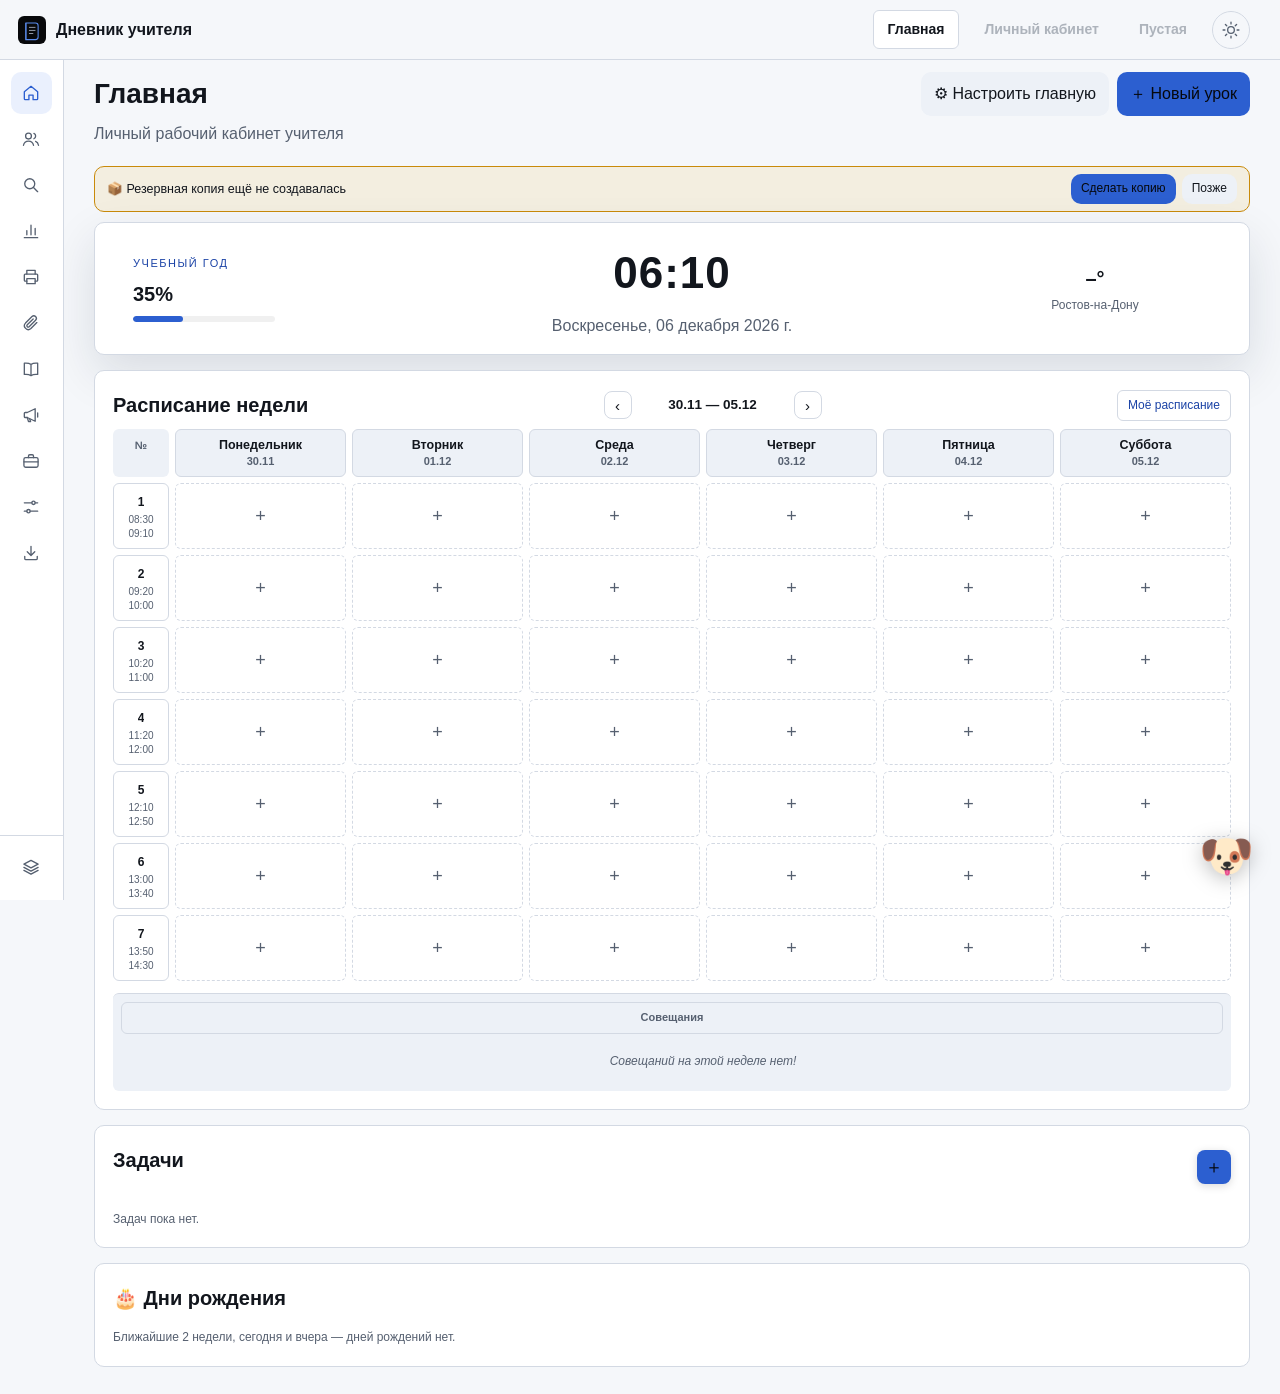
==== index.html @ 04475f53 "Add files via upload" ====
<!doctype html><html lang="ru"><head><meta charset="utf-8"><meta name="viewport" content="width=device-width,initial-scale=1"><title>Дневник учителя</title>
<link rel="stylesheet" href="css/styles.css?v=4"></head>
<body><header class="site-header" role="banner"><div class="header-wrap"><a href="#" class="brand" onclick="goto('home');return false;" aria-label="Главная — Дневник учителя"><img src="favicon.svg" alt="" class="brand-icon" width="28" height="28"><span class="brand-name">Дневник учителя</span></a><nav class="header-nav"><a href="#" class="header-btn" onclick="goto('home');return false;">Главная</a><button class="header-btn header-btn-empty" disabled type="button">Личный кабинет</button><button class="header-btn header-btn-empty" disabled type="button">Пустая</button></nav><div class="header-actions"><button class="theme-toggle" data-theme-toggle type="button" aria-label="Включить светлую тему" title="Включить светлую тему"><svg class="icon-sun" viewBox="0 0 24 24" aria-hidden="true" focusable="false"><circle cx="12" cy="12" r="4"/><path d="M12 2.5v2.2M12 19.3v2.2M2.5 12h2.2M19.3 12h2.2M5.3 5.3l1.6 1.6M17.1 17.1l1.6 1.6M18.7 5.3l-1.6 1.6M6.9 17.1l-1.6 1.6"/></svg><svg class="icon-moon" viewBox="0 0 24 24" aria-hidden="true" focusable="false"><path d="M20.5 14.2A8.5 8.5 0 0 1 9.8 3.5a8.5 8.5 0 1 0 10.7 10.7Z"/></svg></button></div></div></header><div id="app" class="app"></div><div id="modal"></div><div id="present"></div><div id="assistant-wrap" class="hidden"></div><div id="assistant-toggle" onclick="assistantShow()" title="Показать ассистента">🐾</div>
<script src="https://admin.nmchv.ru/maintenance.js" data-service="teacher_diary"></script>
<script src="js/01-constants.js?v=3"></script>
<script src="js/02-storage.js?v=3"></script>
<script src="js/03-indexeddb.js?v=3"></script>
<script src="js/04-utils.js?v=3"></script>
<script src="js/05-charts.js?v=3"></script>
<script src="js/06-lesson-status.js?v=3"></script>
<script src="js/07-state.js?v=3"></script>
<script src="js/08-theme.js?v=3"></script>
<script src="js/09-assistant-backup-reminder.js?v=3"></script>
<script src="js/09a-icons.js?v=3"></script>
<script src="js/10-shell-navigation.js?v=3"></script>
<script src="js/11-home-schedule.js?v=3"></script>
<script src="js/11a-weather.js?v=3"></script>
<script src="js/11b-school-year.js?v=3"></script>
<script src="js/12-lesson-modal.js?v=3"></script>
<script src="js/13-lesson-duplicate-print.js?v=3"></script>
<script src="js/14-reports.js?v=3"></script>
<script src="js/15-custom-fields.js?v=3"></script>
<script src="js/16-classes.js?v=3"></script>
<script src="js/17-seating.js?v=3"></script>
<script src="js/18-lesson-present.js?v=3"></script>
<script src="js/19-announcements.js?v=3"></script>
<script src="js/20-students.js?v=3"></script>
<script src="js/21-materials.js?v=3"></script>
<script src="js/22-work.js?v=3"></script>
<script src="js/23-search.js?v=3"></script>
<script src="js/24-stats.js?v=3"></script>
<script src="js/25-settings.js?v=3"></script>
<script src="js/26-backup.js?v=3"></script>
<script src="js/27-init.js?v=3"></script>
</body></html>
---- css/styles.css ----
:root{
  --color-background:#f5f7fa;
  --color-surface:#ffffff;
  --color-surface-elevated:#edf1f7;
  --color-text-primary:#12161d;
  --color-text-secondary:#566070;
  --color-accent:#2c5fd0;
  --color-accent-hover:#1b43a6;
  --color-border:#d3d9e3;
  --color-ok:#1f9d68;
  --color-bad:#d6404a;
  --color-warn:#c98a0a;
  --header-bg:rgb(245 247 250 / .85);
  --shadow-card:0 18px 48px rgb(20 33 61 / .12);
  --radius:10px;
  --radius-sm:6px;
  --muted:var(--color-text-secondary);
  --ink:var(--color-text-primary);
  --gutter:clamp(20px,5vw,56px);
  --max:1200px;
  --header-h:60px;
  --fs-body:clamp(1rem,.96rem+.2vw,1.125rem);
  --fs-small:.875rem;
  --fs-h2:clamp(1.6rem,1.2rem+1.6vw,2.5rem);
  --ease:cubic-bezier(.22,.61,.36,1);
  color-scheme:light
}
html.dark{
  --color-background:#08090b;
  --color-surface:#111318;
  --color-surface-elevated:#191d24;
  --color-text-primary:#f2f4f7;
  --color-text-secondary:#969eab;
  --color-accent:#5b8def;
  --color-accent-hover:#a5c4ff;
  --color-border:#292e38;
  --color-ok:#3bc48a;
  --color-bad:#ef5b64;
  --color-warn:#e5a921;
  --header-bg:rgb(8 9 11 / .82);
  --shadow-card:0 18px 48px rgb(0 0 0 / .24);
  --muted:var(--color-text-secondary);
  --ink:var(--color-text-primary);
  color-scheme:dark
}
*,::before,::after{box-sizing:border-box}
html{scroll-behavior:smooth;scroll-padding-top:calc(var(--header-h)+16px);-webkit-text-size-adjust:100%;background:var(--color-background)}
body{margin:0;background:var(--color-background);color:var(--color-text-primary);font-family:-apple-system,BlinkMacSystemFont,"SF Pro Text","Segoe UI",Roboto,"Helvetica Neue",Arial,sans-serif;font-size:var(--fs-body);line-height:1.6;-webkit-font-smoothing:antialiased;overflow-x:hidden}
img,svg{display:block;max-width:100%}
h1,h2,h3,p,ul,ol{margin:0;padding:0}
ul,ol{list-style:none}
a{color:inherit;text-decoration:none}
:focus-visible{outline:2px solid var(--color-accent-hover);outline-offset:3px;border-radius:2px}
::selection{background:rgb(91 141 239 / .35)}
mark{background:rgb(255 235 120 / .9);color:#000;padding:0 2px;border-radius:2px;font-weight:700}
button,input,textarea,select{font:inherit;color:inherit}
button{cursor:pointer}
.app{display:flex;min-height:100vh}
/* ---- Общий стиль иконок ---- */
.ic{width:20px;height:20px;flex:0 0 auto;fill:none;stroke:currentColor;stroke-width:1.6;stroke-linecap:round;stroke-linejoin:round}

/* ---- Боковая панель ----
   Свёрнута: 64px. Раскрыта: 256px, поверх содержимого.
   Иконки стоят на месте, меняются только ширина и прозрачность подписей. */
.side{
  --side-time:.32s;
  --side-ease:cubic-bezier(.32,.72,0,1);
  position:fixed;top:var(--header-h);left:0;bottom:0;
  width:64px;display:flex;flex-direction:column;overflow:hidden;
  background:var(--color-surface);border-right:1px solid var(--color-border);z-index:50;
  transition:width var(--side-time) var(--side-ease),box-shadow var(--side-time) var(--side-ease);
}
.side.side-open{width:256px;box-shadow:16px 0 40px rgb(20 33 61 / .10)}
html.dark .side.side-open{box-shadow:16px 0 40px rgb(0 0 0 / .4)}
.side-stage{position:relative;flex:1;min-height:0}
.side-pane{position:absolute;inset:0;overflow-x:hidden;overflow-y:auto;scrollbar-width:none;transition:opacity .22s var(--ease),transform .28s var(--side-ease),visibility 0s linear 0s}
.side-pane::-webkit-scrollbar{display:none}
.side-rail{display:flex;flex-direction:column;gap:4px;padding:12px 11px}
.side-groups{width:255px;padding:12px 11px;opacity:0;visibility:hidden;transform:translateX(-8px);transition-delay:0s,0s,.22s}
.side.alt-active.side-open .side-groups{opacity:1;visibility:visible;transform:none;transition-delay:0s}
.side.alt-active.side-open .side-rail{opacity:0;visibility:hidden;transform:translateX(8px);transition-delay:0s,0s,.22s}

.side .nav{
  position:relative;display:flex;align-items:center;flex:0 0 auto;
  width:100%;height:42px;padding:0 0 0 10px;gap:14px;
  border:0;border-radius:10px;background:transparent;color:var(--color-text-secondary);
  text-align:left;overflow:hidden;white-space:nowrap;
  transition:background-color .2s var(--ease),color .2s var(--ease);
}
.side .nav:active{transform:none}
.side .nav:hover{background:var(--color-surface-elevated);color:var(--color-text-primary)}
.side .nav.active,.side .navmode.on{background:rgb(91 141 239 / .13);color:var(--color-accent)}
.side .nav:focus-visible{outline-offset:-2px;border-radius:10px}
.side .nav .label{font-size:14px;font-weight:500;line-height:1;opacity:0;transform:translateX(-6px);transition:opacity .18s var(--ease),transform .28s var(--side-ease)}
.side.side-open .nav .label{opacity:1;transform:none;transition-delay:.05s}

.side-foot{flex:0 0 auto;padding:10px 11px 12px;border-top:1px solid var(--color-border)}

.side-grid{display:grid;grid-template-columns:repeat(4,1fr);gap:6px;padding-bottom:12px;border-bottom:1px solid var(--color-border)}
.side-grid .nav{justify-content:center;padding:0;gap:0}
.side-grid .nav .label{display:none}
.side-classes{padding-top:4px}

.classes-head{padding:12px 4px 4px 10px;display:flex;align-items:center;justify-content:space-between;font-weight:600;font-size:12.5px;color:var(--color-text-secondary)}
.classes-head button,table.classtable td:last-child button{display:grid;place-items:center;width:28px;height:28px;padding:0;border-radius:8px;background:transparent;color:var(--color-text-secondary)}
.classes-head button:hover,table.classtable td:last-child button:hover{background:var(--color-surface-elevated);color:var(--color-accent)}
.classes-head .ic,table.classtable .ic{width:16px;height:16px}
table.classtable{width:100%;table-layout:fixed;border-collapse:separate;border-spacing:0 2px;font-size:13.5px}
table.classtable td{padding:0;transition:background-color .2s var(--ease)}
table.classtable td:first-child{border-radius:8px 0 0 8px}
table.classtable td:last-child{width:36px;padding:2px 4px;border-radius:0 8px 8px 0}
table.classtable tr:hover td{background:var(--color-surface-elevated)}
table.classtable button.label{display:block;width:100%;height:32px;padding:0 10px;background:transparent;color:inherit;text-align:left;overflow:hidden;text-overflow:ellipsis;white-space:nowrap}
.main{margin-left:64px;flex:1;overflow:auto;padding:12px 30px;max-width:none}
.top{display:flex;justify-content:space-between;align-items:flex-start;gap:15px;margin-bottom:20px;flex-wrap:wrap}
h1{font-size:28px;margin:0 0 4px}
h2{font-size:20px;margin:0 0 14px}
h3{font-size:14px;margin:16px 0 8px;color:var(--color-text-secondary)}
.muted{color:var(--color-text-secondary)}
.card{background:var(--color-surface);border:1px solid var(--color-border);border-radius:var(--radius);padding:18px;margin-bottom:15px;transition:border-color .3s var(--ease),background-color .3s var(--ease),transform .3s var(--ease),box-shadow .3s var(--ease)}
.card:hover{border-color:rgb(91 141 239 / .45);transform:translateY(-2px);box-shadow:var(--shadow-card)}
details.card.collapsible{padding:0}
details.card.collapsible>summary{padding:18px;cursor:pointer;list-style:none;display:flex;align-items:center;justify-content:space-between;gap:10px;user-select:none}
details.card.collapsible>summary::-webkit-details-marker{display:none}
details.card.collapsible>summary h2{margin:0;display:flex;flex-direction:column;align-items:flex-start;gap:2px}
details.card.collapsible>summary h2 .sc-sub{font-size:12px;font-weight:400;color:var(--color-text-secondary)}
details.card.collapsible>summary::after{content:'▾';color:var(--color-text-secondary);font-size:12px;transition:transform .15s;flex:0 0 auto}
details.card.collapsible:not([open])>summary::after{transform:rotate(-90deg)}
details.card.collapsible>summary:hover{background:var(--color-surface-elevated)}
details.card.collapsible>.cbody{padding:0 18px 18px}
.grid{display:grid;grid-template-columns:repeat(auto-fit,minmax(190px,1fr));gap:12px}
.stat{font-size:26px;font-weight:700}
.mgrid{display:grid;grid-template-columns:repeat(5,1fr);gap:10px}
.mstat{height:72px;background:var(--color-surface-elevated);border:1px solid var(--color-border);border-radius:var(--radius-sm);padding:10px 6px;text-align:center;display:flex;flex-direction:column;justify-content:flex-start;align-items:center;overflow:hidden}
.mstat .mv{font-size:20px;font-weight:700;line-height:1.1}
.mstat .ml{font-size:11px;color:var(--color-text-secondary);line-height:1.25;min-height:2.2em;display:flex;align-items:flex-end;word-break:normal}
.bar{transition:fill .2s var(--ease)}
.bar:hover{filter:brightness(1.12)}
@media(max-width:900px){.mgrid{grid-template-columns:repeat(3,1fr)}.mstat{height:62px}}
.small{font-size:12px}
.row{display:flex;gap:8px;align-items:center;flex-wrap:wrap}
.row>*{flex:1}
label{font-size:12.5px;font-weight:600;display:block;margin:9px 0 5px;color:var(--color-text-secondary)}
input,textarea,select{width:100%;padding:9px;border:1px solid var(--color-border);border-radius:var(--radius);background:var(--color-surface);color:var(--color-text-primary);transition:border-color .2s var(--ease),background .2s var(--ease),box-shadow .2s var(--ease)}
input:focus,textarea:focus,select:focus{outline:none;border-color:var(--color-accent);background:var(--color-surface-elevated);box-shadow:0 0 0 3px rgb(91 141 239 / .15)}
textarea{min-height:80px;resize:vertical;overflow:hidden}
textarea.autosize{resize:none}
.richtext-wrap{margin-bottom:2px}
.richtext-toolbar{display:flex;gap:4px;margin-bottom:4px}
.richtext-toolbar button{padding:3px 9px;font-size:13px;font-weight:700;border-radius:6px 6px 0 0}
.richtext-toolbar button.active{background:var(--color-accent);color:#fff}
.richtext-edit{min-height:70px;padding:9px;border:1px solid var(--color-border);border-radius:var(--radius);background:var(--color-surface);color:var(--color-text-primary)}
.richtext-edit:focus{outline:2px solid var(--color-accent);outline-offset:-1px}
.toolbar{display:flex;gap:8px;flex-wrap:wrap;align-items:center}
.table{width:100%;border-collapse:collapse}
.table th,.table td{text-align:left;padding:9px 7px;border-bottom:1px solid var(--color-border);font-size:14px}
.click{cursor:pointer}
.tabs{display:flex;gap:6px;margin-bottom:14px;flex-wrap:wrap}
.tabs button.active{background:var(--color-accent);color:#fff;transition:background-color .2s var(--ease),color .2s var(--ease)}
.tabs button{transition:background-color .2s var(--ease),color .2s var(--ease)}
.checks{border:1px solid var(--color-border);border-radius:var(--radius);max-height:320px;overflow:auto;padding:5px}
.attrow{display:flex;justify-content:space-between;align-items:center;padding:7px 9px;border-bottom:1px solid rgba(0,0,0,.06)}
html.dark .attrow{border-bottom-color:rgba(255,255,255,.06)}
.attrow:last-child{border-bottom:none}
.attbtn{padding:4px 12px;border-radius:calc(var(--radius)*.7);font-weight:700;font-size:13px}
.ptbtn{padding:4px 10px;border-radius:calc(var(--radius)*.7);font-weight:700;font-size:12.5px}
.attbtn.present{background:rgb(59 196 138 / .15);color:var(--color-ok)}
.attbtn.absent{background:rgb(239 91 100 / .15);color:var(--color-bad)}
.grades{display:grid;grid-template-columns:1.5fr 70px 104px 2fr;gap:7px;align-items:center;margin:6px 0}
.grades.ghead{font-size:11.5px;color:var(--color-text-secondary);margin-bottom:0}
.ptcell{display:flex;align-items:center;gap:4px;white-space:nowrap}
.ptcell input{width:58px;flex:0 0 58px}
.gbulk{border:1px dashed var(--color-border);border-radius:var(--radius);padding:10px 12px;margin:4px 0 12px}
.modalbg{position:fixed;top:var(--header-h);left:64px;right:0;bottom:0;background:rgb(8 9 11 / .35);display:flex;align-items:center;justify-content:center;padding:20px;z-index:20;overflow:auto}
html.dark .modalbg{background:rgb(8 9 11 / .45)}
body.sidebar-open .present-overlay{left:256px}
.modal{background:var(--color-surface);border-radius:calc(var(--radius)*1.6);padding:22px;max-width:820px;width:100%;max-height:calc(90vh - var(--header-h));overflow:auto;animation:modalIn .35s var(--ease) both}
.modal.wide{max-width:1000px}
.badge{padding:3px 9px;background:rgba(0,0,0,.06);border-radius:20px;font-size:11.5px;font-weight:600;color:var(--color-text-secondary)}
html.dark .badge{background:rgba(255,255,255,.06)}
.badge.red{background:rgb(239 91 100 / .15);color:var(--color-bad)}
.badge.blue{background:rgb(91 141 239 / .15);color:var(--color-accent-hover)}
.badge.green{background:rgb(59 196 138 / .15);color:var(--color-ok)}
.badge.cancelled{background:rgba(0,0,0,.06);color:var(--color-text-secondary)}
.badge.yellow{background:rgb(229 169 33 / .15);color:var(--color-warn)}
.insight-list{display:flex;flex-direction:column;gap:10px;margin-top:10px}
.insight-item{display:flex;gap:12px;padding:12px 14px;border-radius:calc(var(--radius)*1.5);border:1px solid var(--color-border);background:var(--color-surface-elevated);align-items:flex-start}
.insight-icon{font-size:18px;line-height:1;flex-shrink:0;width:32px;height:32px;border-radius:50%;background:var(--color-surface);display:flex;align-items:center;justify-content:center;box-shadow:0 1px 3px rgba(0,0,0,.1)}
.insight-body{flex:1;min-width:0}
.insight-text{font-size:13.5px;line-height:1.45}
.insight-chips{display:flex;flex-wrap:wrap;gap:6px;margin-top:8px}
.chip-link{display:inline-flex;align-items:center;gap:4px;padding:3px 10px;border-radius:20px;background:var(--color-surface);border:1px solid var(--color-border);font-size:12px;font-weight:600;cursor:pointer;color:var(--color-text-primary)}
.chip-link:hover{border-color:var(--color-accent);color:var(--color-accent)}
.rank-list{display:flex;flex-direction:column;gap:6px;margin-top:10px}
.rank-row{display:flex;align-items:center;gap:10px;padding:8px 10px;border-radius:var(--radius);cursor:pointer;border:1px solid transparent}
.rank-row:hover{background:var(--color-surface-elevated);border-color:var(--color-border)}
.rank-pos{width:22px;text-align:center;font-weight:700;color:var(--color-text-secondary);font-size:13px;flex-shrink:0}
.rank-row.top1 .rank-pos{color:#d4a017}
.rank-row.top2 .rank-pos{color:#9aa0a6}
.rank-row.top3 .rank-pos{color:#b5651d}
.rank-avatar{width:32px;height:32px;border-radius:50%;background:var(--color-accent);color:#06080c;display:flex;align-items:center;justify-content:center;font-size:12px;font-weight:700;flex-shrink:0}
.rank-name{font-size:13.5px;font-weight:600;overflow:hidden;text-overflow:ellipsis;white-space:nowrap;max-width:260px}
.rank-sub{font-size:11.5px;color:var(--color-text-secondary)}
.rank-row>div:nth-child(3){flex:1;min-width:0}
.rank-count{font-size:13px;font-weight:700;background:rgb(239 91 100 / .15);color:var(--color-bad);padding:3px 11px;border-radius:20px;flex-shrink:0}
.stbadge{display:inline-flex;align-items:center;justify-content:center;font-size:12px;margin-left:5px;cursor:help}
.tr.row-top{background:linear-gradient(90deg,rgba(212,160,23,.14),transparent 75%)}
.tr.row-attention{background:linear-gradient(90deg,rgba(204,0,0,.09),transparent 75%)}
html.dark .tr.row-top{background:linear-gradient(90deg,rgba(212,160,23,.2),transparent 75%)}
html.dark .tr.row-attention{background:linear-gradient(90deg,rgba(255,80,80,.16),transparent 75%)}
.badge-legend{display:flex;flex-wrap:wrap;gap:14px;font-size:12px;color:var(--color-text-secondary);margin-top:8px}
.dot{display:inline-block;width:9px;height:9px;border-radius:50%;margin-right:5px}
.dot.red{background:#e64c3c}.dot.blue{background:#2b7cff}.dot.green{background:#2fa84f}.dot.yellow{background:#e8b400}.dot.cancelled{background:#999}
.empty{text-align:center;color:var(--color-text-secondary);padding:35px}
.danger{color:var(--color-bad)}
.notice{padding:10px 12px;background:rgb(229 169 33 / .12);border:1px solid var(--color-warn);border-radius:var(--radius);font-size:13.5px;margin-bottom:10px}
.section-sep{border:0;border-top:1px solid var(--color-border);margin:16px 0}
.closebtn{background:transparent;font-size:20px;line-height:1;padding:4px 8px;color:var(--color-text-secondary)}
.field-view h3{margin-top:18px}
.field-view .val{white-space:pre-wrap;line-height:1.5}
.sched-wrap{display:flex;gap:8px;width:100%}
.sched-time-col{display:flex;flex-direction:column;gap:6px;width:74px;flex:0 0 auto}
.sched-time-col.sched-time-head-col{background:var(--color-surface-elevated);border-radius:var(--radius-sm);padding:4px 2px}
.sched-time-cell{display:flex;flex-direction:column;align-items:center;justify-content:center;gap:2px;padding:6px 4px;min-height:62px;font-size:12px;color:var(--color-text-secondary);border:1px solid var(--color-border);border-radius:var(--radius-sm);background:var(--color-surface)}
.sched-time-cell.sched-time-head{background:transparent;border:none;font-size:11px;justify-content:flex-start;padding:8px 6px;color:var(--color-text-secondary)}
.sched-lnum{font-weight:700;font-size:13px;color:var(--color-text-primary)}
.sched-ltime{font-size:10px;white-space:nowrap}
.sched-day-col{display:flex;flex-direction:column;gap:6px;flex:1}
.sched-day-head{padding:8px 6px;font-size:12.5px;font-weight:700;text-align:center;background:var(--color-surface-elevated);border:1px solid var(--color-border);border-radius:var(--radius-sm)}
.sched-day-head.sched-today{background:rgb(91 141 239 / .1);border-color:var(--color-accent)}
.sched-day-head.sched-day-head-small{font-size:11px;padding:6px}
.sched-today-badge{font-size:8px;padding:1px 5px;border-radius:10px;background:var(--color-accent);color:#06080c;margin-left:6px;vertical-align:middle;font-weight:700}
.sched-cell{height:62px;min-height:62px;border:1px solid var(--color-border);border-radius:var(--radius-sm);padding:6px 7px;cursor:pointer;font-size:12.5px;display:flex;flex-direction:column;gap:2px;background:var(--color-surface);overflow:hidden;align-items:flex-start}
.sched-cell:hover{background:rgba(91 141 239 / .12)!important;border-color:var(--color-accent)}
.sched-cell.sched-past{opacity:.4;filter:grayscale(55%)}
.sched-cell.sched-today-cell{border-color:var(--color-accent);background:rgb(91 141 239 / .05)}
.sched-cell.sched-empty{background:transparent;color:var(--color-text-secondary);align-items:center;justify-content:center;border:1px dashed var(--color-border)}
.sched-cell.sched-empty:hover{background:var(--color-surface-elevated);border-style:dashed;border-color:var(--color-accent)}
.sched-cell.sched-blocked{background:var(--color-surface-elevated);color:var(--color-text-secondary);align-items:center;justify-content:center;text-align:center;cursor:default;font-weight:700;font-size:11.5px}
.sched-cls{font-weight:700}
.sched-st-red{background:rgb(239 91 100 / .15)}
.sched-st-blue{background:rgb(91 141 239 / .15)}
.sched-st-green{background:rgb(59 196 138 / .15)}
.sched-st-yellow{background:rgb(229 169 33 / .15)}
.sched-st-cancelled{background:rgba(0,0,0,.06);color:var(--color-text-secondary);text-decoration:line-through}
.sched-club-cell{display:flex;flex-direction:column;gap:3px;padding:6px 8px;align-items:flex-start}
.sched-club-cell:hover{background:rgba(91 141 239 / .12)!important;border-color:var(--color-accent)}
.sched-meeting-chip{font-size:11px;background:rgb(229 169 33 / .15);border-radius:var(--radius-sm);padding:3px 5px;cursor:pointer;white-space:nowrap;overflow:hidden;text-overflow:ellipsis;color:var(--color-warn)}
.sched-meeting-chip:hover{filter:brightness(.95)}
.sched-extra{display:flex;gap:8px;width:100%;margin-top:10px}
.weeknav{display:flex;gap:10px;align-items:center;justify-content:center;margin-bottom:14px}
.weeknav .wk-title{font-weight:700;min-width:180px;text-align:center}
.week-arrow{width:34px;height:34px;border-radius:10px;border:1px solid var(--color-border);background:var(--color-surface);color:var(--color-text-primary);font-size:17px;line-height:1;display:grid;place-items:center;transition:background-color .2s var(--ease),border-color .2s var(--ease),color .2s var(--ease),box-shadow .2s var(--ease);box-shadow:0 1px 3px rgba(0,0,0,.06)}
.week-arrow:hover{background:var(--color-accent);border-color:var(--color-accent);color:#06080c;box-shadow:0 4px 10px rgba(44 95 208 /.25)}
.fieldrow{display:flex;align-items:center;gap:8px;padding:7px 4px;border-bottom:1px solid rgba(0,0,0,.06)}
html.dark .fieldrow{border-bottom-color:rgba(255,255,255,.06)}
.fieldrow .fname{flex:1}
.fieldrow small{color:var(--color-text-secondary)}
.materials-list{display:flex;flex-direction:column;gap:6px}
.materials-list .m{display:flex;justify-content:space-between;align-items:center;padding:8px 10px;border:1px solid var(--color-border);border-radius:var(--radius);gap:10px;flex-wrap:nowrap;background:var(--color-surface)}
.materials-list .m>span:first-child{overflow:hidden;text-overflow:ellipsis;white-space:nowrap;min-width:0}
.materials-list .m .toolbar{flex:0 0 auto;flex-wrap:nowrap}
.tree{padding-left:16px}
.tree-cat{font-weight:700;margin:10px 0 4px}
.seat-grid{display:flex;flex-direction:column;gap:12px;align-items:center}
.seat-row{display:flex;gap:14px}
.seat-desk{display:flex;gap:2px;border:1px solid var(--color-border);border-radius:var(--radius);padding:4px;background:var(--color-surface-elevated)}
.seat-box{width:76px;height:50px;display:flex;align-items:center;justify-content:center;font-size:11px;line-height:1.2;text-align:center;border-radius:calc(var(--radius)*.75);cursor:pointer;padding:3px;background:var(--color-surface)}
.seat-box.filled{background:rgb(91 141 239 / .15);font-weight:600}
.seat-box.empty{color:var(--color-text-secondary)}
.seat-box.absent{opacity:.35;text-decoration:line-through}
.seat-box:hover{filter:brightness(.96)}
.present-overlay{transition:left .32s cubic-bezier(.32,.72,0,1);position:fixed;top:var(--header-h);left:64px;right:0;bottom:0;background:var(--color-background);z-index:60;overflow:auto;padding:24px}
.present-top{display:flex;justify-content:space-between;align-items:flex-start;max-width:1600px;margin:0 auto 10px;gap:16px;flex-wrap:nowrap}
.present-clock{font-size:32px;font-weight:700;font-variant-numeric:tabular-nums;text-align:right}
.present-time-info{text-align:right;margin-top:2px}
.present-reminder-wrap{max-width:1600px;margin:0 auto 14px}
.present-grid{display:grid;grid-template-columns:1fr minmax(260px,420px);gap:20px;max-width:1600px;margin:0 auto}
.present-seat{overflow-x:auto}
.present-seat .seat-box{width:64px;height:42px;font-size:10px;padding:2px}
.present-seat .seat-desk{padding:2px;gap:1px}
.present-seat .seat-row{gap:8px}
@media(max-width:1050px){.present-grid{grid-template-columns:1fr}}

.wta-student{padding:10px 14px;border-bottom:1px solid var(--border)}
.wta-student:last-child{border-bottom:none}
.wta-head{display:flex;justify-content:space-between;align-items:baseline;gap:10px;flex-wrap:wrap;margin-bottom:6px}
.wta-name{font-weight:600;font-size:14px}
.wta-label{font-size:13px;text-align:right;flex:1}
.wta-stats{font-size:13px;color:var(--color-text-secondary);margin-bottom:6px;display:flex;flex-wrap:wrap;gap:12px;align-items:center;justify-content:space-between;width:100%}
.wta-left{text-align:left;flex:1}
.wta-recent{text-align:right}
.wta-form{display:flex;gap:8px;align-items:center;flex-wrap:wrap;margin-bottom:6px}
.wta-form input{font-size:14px;padding:6px 8px;min-height:auto}
.wta-actions{display:flex;gap:8px;align-items:center;flex-wrap:wrap}
.wta-save{padding:6px 14px;font-size:14px;min-width:110px}
.wta-ask{padding:6px 14px;font-size:14px}
.wta-reroll{padding:6px 14px;font-size:14px;flex:0 0 auto}

/* ---- Редактор расположения блоков режима урока ---- */
.present-layout-editor{font-size:var(--fs-body)}
.ple-column{display:flex;flex-direction:column;gap:8px;min-width:240px;flex:1}
.ple-column.ple-left{min-width:280px}
.ple-col-head{display:flex;justify-content:space-between;align-items:center;margin-bottom:4px}
.ple-col-title{font-weight:600;font-size:13px;color:var(--color-text-secondary)}
.ple-slots{border:2px dashed var(--border);border-radius:var(--radius);padding:8px;min-height:120px;background:rgba(0,0,0,.02)}
.ple-slots.ple-over{border-color:var(--color-accent);background:rgb(91 141 239 / .08)}
.ple-card{display:flex;align-items:center;gap:8px;padding:6px 10px;border:1px solid var(--border);border-radius:var(--radius-sm);background:var(--color-surface);cursor:grab;margin-bottom:6px;flex-wrap:wrap}
.ple-card:active{cursor:grabbing}
.ple-card.draggable{opacity:1}
.ple-card.draggable.ple-dragging{opacity:.5;border-color:transparent}
.ple-card.available{background:var(--color-surface-elevated);color:var(--color-text-secondary);border-style:dashed}
.ple-drag{font-size:12px;user-select:none}
.ple-name{flex:1;min-width:0;font-size:13px;overflow:hidden;text-overflow:ellipsis;white-space:nowrap}
.ple-remove{background:transparent;border:none;color:var(--color-text-secondary);font-size:14px;padding:2px 6px;border-radius:4px}
.ple-remove:hover{background:var(--color-surface-elevated);color:var(--color-bad)}
.ple-tab-active{background:var(--color-accent);color:#fff}
.ple-columns{width:100%;display:flex;gap:24px;align-items:flex-start}

.pga-card{padding:10px 14px}
.pga-card h3{font-size:14px;margin-bottom:8px}
.pga-row{display:flex;flex-direction:column;gap:4px;margin-bottom:6px}
.pga-label{font-size:13px;font-weight:600;color:var(--color-text-secondary)}
.pga-row select,.pga-row input{font-size:14px;padding:6px 8px;min-height:auto;width:auto;max-width:none}
.pga-grade-wrap{display:flex;gap:8px;align-items:center;flex-wrap:wrap}
.pga-grade-wrap input#pg-grade{width:80px;flex:0 0 80px}
.pga-points{display:flex;gap:6px;align-items:center}
.pga-points input{width:80px;flex:0 0 80px}
.pga-points span{font-size:13px;color:var(--color-text-secondary)}
.pga-toolbar{display:flex;gap:8px;justify-content:flex-end;margin-top:4px}
.pga-save{padding:6px 14px;font-size:14px;min-width:110px}
.meeting-chip{font-size:11px;background:rgb(229 169 33 / .15);border-radius:var(--radius);padding:3px 5px;cursor:pointer;white-space:nowrap;overflow:hidden;text-overflow:ellipsis;color:var(--color-warn)}
.meeting-chip:hover{filter:brightness(.95)}
th.today-col,td.today-col{background:rgb(91 141 239 / .1)}
html.dark th.today-col,html.dark td.today-col{background:rgb(91 141 239 / .15)}
.cell.cell-past{opacity:.4;filter:grayscale(55%)}
tr.now-row td{padding:0;border:none;height:0;line-height:0}
tr.now-row td.numcol{border:none}
.now-line{height:3px;background:var(--color-bad);border-radius:2px;margin:-1.5px 2px 0}
details.dblock{border:1px solid var(--color-border);border-radius:calc(var(--radius)*1.5);margin:12px 0;overflow:hidden}
details.dblock>summary{cursor:pointer;font-weight:700;font-size:13.5px;padding:10px 13px;list-style:none;display:flex;align-items:center;justify-content:space-between;user-select:none;background:var(--color-surface-elevated)}
details.dblock>summary::-webkit-details-marker{display:none}
details.dblock>summary::after{content:'▾';color:var(--color-text-secondary);transition:transform .15s;font-size:11px}
details.dblock:not([open])>summary::after{transform:rotate(-90deg)}
details.dblock .dbody{padding:12px 13px}
details.dblock .dbody>h3:first-child{margin-top:0}
#assistant-wrap{position:fixed;z-index:70;right:26px;bottom:22px;display:flex;flex-direction:column;align-items:flex-end;gap:0;user-select:none;touch-action:none}
#assistant-wrap.hidden{display:none}
.assistant-bubble{max-width:270px;background:var(--color-surface);border:1px solid var(--color-border);border-radius:calc(var(--radius)*1.5);padding:11px 13px;margin-bottom:8px;font-size:13px;line-height:1.4;box-shadow:var(--shadow-card);position:relative}
.assistant-bubble:after{content:'';position:absolute;right:26px;bottom:-8px;border:8px solid transparent;border-top-color:var(--color-surface)}
.assistant-bubble .abtn-row{display:flex;gap:6px;margin-top:6px;flex-wrap:wrap}
.assistant-bubble .abtn-row button{padding:4px 9px;font-size:11.5px;border-radius:calc(var(--radius)*.75)}
.assistant-char{font-size:44px;line-height:1;cursor:grab;filter:drop-shadow(0 4px 10px rgba(0,0,0,.25));animation:assistidle 3.2s ease-in-out infinite}
.assistant-char:active{cursor:grabbing}
.assistant-char.talk{animation:assisttalk .5s ease-in-out}
@keyframes assistidle{0%,100%{transform:translateY(0) rotate(0deg)}50%{transform:translateY(-6px) rotate(-3deg)}}
@keyframes assisttalk{0%,100%{transform:scale(1)}50%{transform:scale(1.12) rotate(4deg)}}
#assistant-toggle{position:fixed;z-index:69;right:22px;bottom:18px;width:34px;height:34px;border-radius:50%;background:var(--color-accent);color:#06080c;display:none;align-items:center;justify-content:center;font-size:16px;box-shadow:0 4px 14px rgba(0,0,0,.22)}
#assistant-toggle.show{display:flex}
#assistant-wrap{transition:transform .25s ease}
#assistant-wrap.peeked{transform:translateX(calc(100% - 16px))}
#assistant-wrap.peeked .assistant-char{cursor:pointer;animation:none}
.assistant-motivation .assistant-bubble{border-color:var(--color-warn)}
.assistant-motivation .assistant-bubble:after{border-top-color:var(--color-surface)}
button{
  border:0;border-radius:var(--radius);padding:9px 13px;background:var(--color-surface-elevated);color:var(--color-text-primary);transition:background-color .2s var(--ease),transform .15s var(--ease),box-shadow .2s var(--ease),color .2s var(--ease)
}
button:active{transform:scale(.97)}
button.primary{background:var(--color-accent);color:#06080c}
button.primary:active{transform:scale(.97)}
button.danger{background:rgb(239 91 100 / .15);color:var(--color-bad)}
button.ghost{background:transparent}
button:disabled{opacity:.45;cursor:default}
.click{cursor:pointer;transition:background-color .15s var(--ease),transform .15s var(--ease)}
.click:active{transform:scale(.98)}
.click:hover{background:var(--color-surface-elevated)}
.theme-toggle{display:inline-grid;place-items:center;width:44px;height:44px;padding:0;border:1px solid var(--color-border);border-radius:50%;background:transparent;color:var(--color-text-secondary);cursor:pointer;transition:color .25s var(--ease),border-color .25s var(--ease),background-color .25s var(--ease)}
.theme-toggle:hover{color:var(--color-text-primary);border-color:var(--color-accent);background:var(--color-surface-elevated)}
.theme-toggle svg{width:20px;height:20px;fill:none;stroke:currentColor;stroke-width:1.6;stroke-linecap:round;stroke-linejoin:round}
.theme-toggle .icon-moon{display:none}
html.dark .theme-toggle .icon-sun{display:none}
html.dark .theme-toggle .icon-moon{display:block}
/* ---- Липкая шапка в стиле nmchv.ru ---- */
.site-header{
  position:sticky;top:0;left:0;right:0;
  height:var(--header-h);
  background:var(--header-bg);
  border-bottom:1px solid var(--color-border);
  z-index:55;
  backdrop-filter:blur(8px);
  -webkit-backdrop-filter:blur(8px);
}
.header-wrap{
  display:flex;align-items:center;gap:16px;
  height:100%;width:100%;padding:0 30px 0 18px;
}
.brand{display:flex;align-items:center;gap:10px;font-weight:700;font-size:clamp(1rem,.92rem+.2vw,1.3rem);color:var(--color-text-primary)}
.brand-icon{width:28px;height:28px;flex:0 0 28px}
.header-nav{display:flex;align-items:center;gap:10px;margin-left:auto;justify-content:flex-end}
.header-btn{
  display:inline-flex;align-items:center;gap:6px;padding:7px 14px;border:1px solid var(--color-border);border-radius:var(--radius-sm);background:var(--color-surface);color:var(--color-text-primary);font-size:var(--fs-small);font-weight:600;transition:background-color .2s var(--ease),border-color .2s var(--ease),color .2s var(--ease),transform .15s var(--ease);cursor:pointer;white-space:nowrap
}
.header-btn:hover:not(:disabled){background:var(--color-surface-elevated);border-color:var(--color-accent);color:var(--color-accent)}
.header-btn:disabled{opacity:.45;cursor:default;pointer-events:none}
.header-btn-empty{background:transparent;border-color:transparent;color:var(--color-text-secondary)}
.header-actions{display:flex;align-items:center;gap:8px;flex:0 0 auto;margin-left:-6px}
.brand{white-space:nowrap;min-width:0}
.brand-name{overflow:hidden;text-overflow:ellipsis}
.site-header .theme-toggle{width:38px;height:38px}
html.theme-anim,html.theme-anim *,html.theme-anim *::before,html.theme-anim *::after{transition:background-color .3s var(--ease),color .3s var(--ease),border-color .3s var(--ease),fill .3s var(--ease),stroke .3s var(--ease),box-shadow .3s var(--ease) !important}
@media(max-width:900px){.main{padding:16px}.header-wrap{padding-right:16px}.grid{grid-template-columns:repeat(auto-fit,minmax(140px,1fr))}}

@keyframes fadeIn{from{opacity:0}to{opacity:1}}
@keyframes slideIn{from{opacity:0;transform:translateX(-12px)}to{opacity:1;transform:translateX(0)}}
@keyframes modalIn{from{opacity:0;transform:scale(.96) translateY(8px)}to{opacity:1;transform:scale(1) translateY(0)}}

body{animation:fadeIn .5s var(--ease) both}

.nav{animation:none}

button.primary{position:relative;overflow:hidden}
button.primary::after{content:'';position:absolute;top:50%;left:50%;width:0;height:0;background:rgba(255,255,255,.35);border-radius:50%;transform:translate(-50%,-50%);transition:width .3s ease,height .3s ease}
button.primary:active::after{width:220%;height:220%}

.theme-toggle{}
@media(max-width:680px){.header-nav .header-btn:disabled{display:none}}

/* ---- Home header: clock + weather + progress ---- */
.home-header-card{position:relative;border-radius:var(--radius);background:var(--color-surface);border:1px solid var(--color-border);box-shadow:var(--shadow-card)}
.home-progress{opacity:.9;animation:fadeIn .6s var(--ease) both}
.home-weather{position:relative;opacity:.95;animation:fadeIn .6s var(--ease) both}
.home-weather,.home-progress-btn{cursor:pointer;padding:10px 14px;border-radius:var(--radius);transition:background-color .25s var(--ease)}
.home-weather:hover,.home-progress-btn:hover{background:rgb(91 141 239 / .09)}
.home-clock{position:absolute;left:50%;transform:translateX(-50%);text-align:center;z-index:2}
.progress-track{width:100%;height:6px;background:rgba(0,0,0,.06);border-radius:3px;overflow:hidden}
html.dark .progress-track{background:rgba(255,255,255,.06)}
.progress-fill{height:100%;background:var(--color-accent);border-radius:3px;transition:width .5s var(--ease)}

/* ---- Home: schedule widget ---- */
.ws-card{position:relative}
.ws-head{display:flex;justify-content:space-between;align-items:center;margin-bottom:8px;flex-wrap:wrap;gap:8px}
.ws-head-nav{display:flex;align-items:center;gap:6px}
.ws-open{font-size:12px;padding:5px 10px;border:1px solid var(--color-border);background:transparent;border-radius:var(--radius-sm);color:var(--color-accent-hover)}
.ws-open:hover{background:var(--color-surface-elevated);border-color:var(--color-accent)}
.ws-arrow{width:28px;height:28px;border-radius:8px;border:1px solid var(--color-border);background:var(--color-surface);color:var(--color-text-primary);font-size:15px;line-height:1;display:flex;align-items:center;justify-content:center}
.ws-arrow:hover{background:var(--color-accent);border-color:var(--color-accent);color:#06080c}
.ws-title{font-weight:700;min-width:150px;text-align:center;font-size:13.5px}
.ws-grid{display:grid;gap:6px;min-width:0}
.ws-headcell{min-width:0;overflow:hidden;padding:8px 4px;font-size:11px;color:var(--color-text-secondary);font-weight:700;text-align:center;background:var(--color-surface-elevated);border-radius:var(--radius-sm)}
.ws-dayhead{min-width:0;overflow:hidden;padding:8px 6px;font-size:12px;font-weight:700;text-align:center;background:var(--color-surface-elevated);border:1px solid var(--color-border);border-radius:var(--radius-sm);display:flex;flex-direction:column;align-items:center;gap:2px}
.ws-dayhead.ws-today{border-color:var(--color-accent);background:rgb(91 141 239 / .08)}
.ws-dayname{font-size:12.5px;font-weight:700;line-height:1.2}
.ws-daydate{font-size:11px;color:var(--color-text-secondary);line-height:1.2}
.ws-today-label{font-size:10px;font-weight:600;color:var(--color-accent);background:rgb(91 141 239 / .15);border-radius:var(--radius-sm);padding:1px 6px;line-height:1}
.ws-time{min-width:0;overflow:hidden;display:flex;flex-direction:column;align-items:center;justify-content:center;gap:2px;padding:6px 2px;font-size:11px;color:var(--color-text-secondary);border:1px solid var(--color-border);border-radius:var(--radius-sm);background:var(--color-surface)}
.ws-num{font-weight:700;font-size:12px;color:var(--color-text-primary);overflow:hidden}
.ws-times{font-size:10px;line-height:1.2;text-align:center;overflow:hidden}
.ws-end{display:block;margin-top:2px;overflow:hidden}
.ws-dash{margin:0 2px;color:var(--color-text-secondary)}
.ws-cell{height:auto;min-height:66px;min-width:0;border:1px solid var(--color-border);border-radius:var(--radius-sm);padding:8px 8px;cursor:pointer;display:flex;flex-direction:column;gap:3px;background:var(--color-surface);overflow:hidden;align-items:flex-start}
.ws-cell.click:hover{background:rgba(91 141 239 / .12)!important;border-color:var(--color-accent)}
.ws-cell.ws-empty{background:transparent;color:var(--color-text-secondary);align-items:center;justify-content:center;border:1px dashed var(--color-border);font-size:18px;line-height:1}
.ws-cell.ws-empty.click:hover{background:var(--color-surface-elevated);border-style:dashed;border-color:var(--color-accent)}
.ws-cell.ws-blocked{background:var(--color-surface-elevated);color:var(--color-text-secondary);align-items:center;justify-content:center;text-align:center;cursor:default;font-weight:700;font-size:10.5px}
.ws-cell.ws-past{opacity:.45;filter:grayscale(50%)}
.ws-cell.ws-today-cell{border-color:var(--color-accent);background:rgb(91 141 239 / .06)}
.ws-cls{font-weight:700;font-size:12.5px;line-height:1.2;overflow-wrap:anywhere;word-break:break-word;max-width:100%;overflow:hidden}
.ws-topic{font-size:11.5px;color:var(--color-text-secondary);line-height:1.3;white-space:normal;overflow-wrap:anywhere;word-break:break-word;max-width:100%;overflow:hidden}
.ws-st-cancelled{background:rgba(0,0,0,.06);color:var(--color-text-secondary);text-decoration:line-through}
.ws-extra-section{display:grid;margin-top:12px;padding-top:10px;border-top:1px solid var(--color-border)}
.ws-extra-label{grid-column:1/-1;font-weight:700;font-size:11px;color:var(--color-text-secondary);padding:6px 8px;background:var(--color-surface-elevated);border-radius:var(--radius-sm);border:1px solid var(--color-border);text-align:center;display:block}
.ws-extra-time-col{min-height:44px}
.ws-extra-col{display:flex;flex-direction:column;gap:3px}
.ws-extra-col.ws-today-col{background:rgb(91 141 239 / .03);border-radius:var(--radius-sm)}
.ws-extra-item{font-size:11px;line-height:1.3;padding:6px 8px;border-radius:var(--radius-sm);border:1px solid var(--color-border);background:var(--color-surface);cursor:pointer;display:flex;flex-direction:column;gap:3px;align-items:flex-start}
.ws-extra-item:hover{background:rgba(91 141 239 / .12)!important;border-color:var(--color-accent)}
.ws-extra-item.ws-past{opacity:.45;filter:grayscale(50%)}
.ws-meeting-item{font-size:11px;line-height:1.3;padding:6px 8px;border-radius:var(--radius-sm);background:var(--color-surface);border:1px solid var(--color-border);color:var(--color-text-primary);cursor:pointer;display:flex;flex-direction:column;gap:3px;align-items:flex-start}
.ws-meeting-item:hover{background:rgba(91 141 239 / .12)!important;border-color:var(--color-accent)}
.ws-extra-empty{font-size:18px;line-height:1;color:var(--color-text-secondary);background:transparent;align-items:center;justify-content:center;border:1px dashed var(--color-border);border-radius:var(--radius-sm);cursor:pointer;display:flex;height:44px}
.ws-extra-empty:hover{background:var(--color-surface-elevated);border-style:dashed;border-color:var(--color-accent)}
.ws-empty-section{background:var(--color-surface-elevated);border-radius:var(--radius-sm);padding:8px}
.ws-empty-msg{font-size:12px;font-style:italic}
.ws-st-red{background:rgb(239 91 100 / .12)}
.ws-st-blue{background:rgb(91 141 239 / .12)}
.ws-st-green{background:rgb(59 196 138 / .12)}
.ws-st-cancelled{background:rgba(0,0,0,.06);color:var(--color-text-secondary);text-decoration:line-through}

/* ---- Home header background weather animation ---- */
.weather-bg{position:absolute;inset:0;z-index:0;pointer-events:none;overflow:hidden;opacity:.55}
.weather-bg.clear::before{content:'';position:absolute;top:-10%;left:-10%;width:120%;height:120%;background:radial-gradient(circle at 20% 30%,rgba(245,166,35,.25),transparent 40%),radial-gradient(circle at 80% 70%,rgba(245,166,35,.15),transparent 40%);animation:bgPulse 6s ease-in-out infinite}
.weather-bg.cloudy{background:linear-gradient(180deg,rgba(176,183,195,.15),rgba(176,183,195,.05))}
.weather-bg.cloudy .cloud{position:absolute;top:20%;left:-20%;width:180px;height:90px;background:rgba(176,183,195,.45);border-radius:50%;filter:blur(12px);animation:cloudDrift 20s linear infinite}
.weather-bg.cloudy .cloud:nth-child(2){top:5%;left:60%;width:220px;height:110px;animation-duration:28s;animation-delay:-8s;opacity:.7}
.weather-bg.cloudy .cloud:nth-child(3){top:40%;left:10%;width:160px;height:80px;animation-duration:16s;animation-delay:-4s;opacity:.6}
.weather-bg.rain{background:linear-gradient(180deg,rgba(74,144,217,.12),rgba(74,144,217,.04))}
.weather-bg.rain .drop{position:absolute;background:rgba(74,144,217,.5);width:1px;height:16px;top:-20px;animation:rainFall 1.5s linear infinite}
.weather-bg.rain .drop:nth-child(1){left:10%;animation-delay:0s}
.weather-bg.rain .drop:nth-child(2){left:25%;animation-delay:.4s}
.weather-bg.rain .drop:nth-child(3){left:40%;animation-delay:.8s}
.weather-bg.rain .drop:nth-child(4){left:55%;animation-delay:.2s}
.weather-bg.rain .drop:nth-child(5){left:70%;animation-delay:1.2s}
.weather-bg.rain .drop:nth-child(6){left:85%;animation-delay:1.6s}
.weather-bg.snow{background:linear-gradient(180deg,rgba(168,199,232,.12),rgba(168,199,232,.04))}
.weather-bg.snow .flake{position:absolute;background:#fff;border-radius:50%;top:-10px;animation:snowFall 2.5s linear infinite}
.weather-bg.snow .flake:nth-child(1){left:10%;width:3px;height:3px;animation-delay:0s}
.weather-bg.snow .flake:nth-child(2){left:30%;width:4px;height:4px;animation-delay:.5s}
.weather-bg.snow .flake:nth-child(3){left:50%;width:3px;height:3px;animation-delay:1s}
.weather-bg.snow .flake:nth-child(4){left:70%;width:5px;height:5px;animation-delay:1.5s}
.weather-bg.snow .flake:nth-child(5){left:90%;width:3px;height:3px;animation-delay:2s}
.weather-bg.storm{background:linear-gradient(180deg,rgba(245,166,35,.12),rgba(245,166,35,.04))}
.weather-bg.storm .bolt{position:absolute;top:10%;left:50%;width:0;height:0;border-left:5px solid transparent;border-right:5px solid transparent;border-bottom:30px solid rgba(245,166,35,.4);animation:boltFlash 3s ease-in-out infinite}
.weather-bg.fog{background:linear-gradient(180deg,rgba(154,165,177,.15),rgba(154,165,177,.05))}
.weather-bg.fog .mist{position:absolute;top:0;left:-30%;width:160%;height:100%;background:linear-gradient(to bottom,transparent,rgba(154,165,177,.25),transparent);animation:fogMove 10s ease-in-out infinite}
.weather-bg.drizzle{background:linear-gradient(180deg,rgba(122,162,194,.12),rgba(122,162,194,.04))}
.weather-bg.drizzle .drop{position:absolute;background:rgba(122,162,194,.5);width:1px;height:10px;top:-15px;animation:rainFall 1.2s linear infinite}
.weather-bg.drizzle .drop:nth-child(1){left:15%;animation-delay:0s}
.weather-bg.drizzle .drop:nth-child(2){left:40%;animation-delay:.3s}
.weather-bg.drizzle .drop:nth-child(3){left:65%;animation-delay:.6s}
.weather-bg.drizzle .drop:nth-child(4){left:85%;animation-delay:.9s}

@keyframes cloudDrift{from{transform:translateX(-10%)}to{transform:translateX(110%)}}
@keyframes rainFall{from{transform:translateY(-20px);opacity:0}20%{opacity:.8}100%{transform:translateY(120px);opacity:0}}
@keyframes snowFall{from{transform:translateY(-10px) translateX(0);opacity:0}20%{opacity:.7}100%{transform:translateY(130px) translateX(20px);opacity:0}}
@keyframes boltFlash{0%,90%,100%{opacity:.15}95%{opacity:.8}}
@keyframes fogMove{0%,100%{transform:translateX(0)}50%{transform:translateX(20%)}}
@keyframes bgPulse{0%,100%{transform:scale(1);opacity:.25}50%{transform:scale(1.05);opacity:.4}}

/* ---- Ведомости: виджет выбора классов и кружков (карточки по параллелям) ---- */
.rp-picker .rp-toolbar{display:flex;gap:6px;flex-wrap:wrap;margin-bottom:8px}
.rp-picker .rp-toolbar button{font-size:12px;padding:6px 10px}
.rp-row{display:flex;align-items:flex-start;gap:10px;margin-bottom:8px;flex-wrap:wrap}
.rp-head{padding:8px 12px;background:var(--color-surface-elevated);border:1px solid var(--color-border);border-radius:var(--radius-sm);font-weight:700;cursor:pointer;font-size:13px;white-space:nowrap;flex:0 0 auto;min-width:64px}
.rp-head:hover{background:rgb(91 141 239 / .1)}
.rp-head.on{background:rgb(91 141 239 / .12);color:var(--color-accent-hover);border-color:var(--color-accent)}
.rp-cells{display:flex;flex-wrap:wrap;gap:8px;align-items:center;flex:1 1 auto;min-width:0}
.rp-card{display:flex;align-items:center;gap:8px;padding:6px 10px;border:1px solid var(--color-border);border-radius:var(--radius-sm);background:var(--color-surface);cursor:pointer;font-size:12.5px;min-width:120px;flex:0 0 auto}
.rp-card input{width:auto;flex:0 0;margin-top:1px}
.rp-card:hover{border-color:rgb(91 141 239 / .45)}
.rp-card.on{border-color:var(--color-accent);background:rgb(91 141 239 / .08)}
.rp-card-body{flex:1;min-width:0}
.rp-card-name{font-weight:600;overflow:hidden;text-overflow:ellipsis;white-space:nowrap}
.rp-card-sub{font-size:11px;color:var(--color-text-secondary);overflow:hidden;text-overflow:ellipsis;white-space:nowrap}
.rp-badge{font-size:10px;padding:1px 6px;border-radius:10px;background:rgb(229 169 33 / .15);color:var(--color-warn);font-weight:600;margin-left:auto}

/* ---- Ведомости: виджет периода ---- */
.rp-period select{width:auto;max-width:360px}
.rp-dates{display:flex;gap:10px;flex-wrap:wrap}
.rp-date{display:flex;flex-direction:column;gap:4px}
.rp-date b{font-size:12.5px;color:var(--color-text-secondary)}
.rp-date input{width:auto;max-width:170px}

/* ---- Статистика: таблица классов ---- */
.stats-classes-table tr.click:hover{background:var(--color-surface-elevated)}
.stats-classes-table th:first-child{text-align:left}
.stats-classes-table td:first-child{font-weight:600}
.stats-classes-table td:nth-child(n+2){text-align:center}

/* ---- Статистика: рейтинг учеников (карточки) ---- */
.lb-card{border:1px solid var(--color-border);border-radius:var(--radius-sm);background:var(--color-surface);margin-bottom:10px;overflow:hidden;max-width:260px}
.lb-card-wide{max-width:none;width:100%}
.lb-row.small{padding:4px 0}
.lb-row.small .lb-info{flex:1;min-width:0;display:flex;flex-direction:column}
.lb-row.small .lb-name{font-weight:600;font-size:14px;white-space:nowrap;overflow:hidden;text-overflow:ellipsis}
.lb-row.small .lb-cls{font-size:11px;color:var(--color-text-secondary);margin-top:1px;white-space:nowrap}
.lb-row.small .lb-val{font-size:13px;min-width:50px;text-align:right;color:var(--color-accent)}
.lb-title{padding:10px 14px;font-weight:600;font-size:14px;border-bottom:1px solid var(--color-border);background:var(--color-surface-elevated)}
.lb-list{display:flex;flex-direction:column;gap:6px;padding:8px 12px}
.lb-row{display:flex;align-items:center;gap:10px;padding:6px 4px;border-bottom:1px solid rgba(0,0,0,.03)}
.lb-row:last-child{border-bottom:none}
html.dark .lb-row{border-bottom-color:rgba(255,255,255,.03)}
.lb-row .click{color:inherit;background:transparent}
.lb-row .click:hover{color:inherit;text-decoration:none;background:transparent}
.lb-name.click{display:inline-block}
.lb-pos{width:24px;text-align:center;font-weight:700;color:var(--color-text-secondary);font-size:13px;flex-shrink:0}
.lb-name{flex:1;min-width:0;font-weight:600;overflow:hidden;text-overflow:ellipsis;white-space:nowrap}
.lb-cls{font-size:12px;color:var(--color-text-secondary);white-space:nowrap;flex-shrink:0}
.lb-val{font-weight:700;color:var(--color-accent);flex-shrink:0;min-width:40px;text-align:right}
.lb-row-wrap{display:grid;grid-template-columns:repeat(auto-fill,minmax(220px,1fr));gap:12px;padding:10px 12px}

/* ===================== ОКНА ПОГОДЫ И УЧЕБНОГО ГОДА ===================== */
.sheetbg{animation:fadeIn .25s var(--ease) both}
.sheetbg.no-anim,.sheetbg.no-anim .sheet{animation:none}
.modal.sheet{position:relative;display:flex;flex-direction:column;padding:0;overflow:hidden;max-width:880px;max-height:100%;border:1px solid var(--color-border);box-shadow:0 30px 80px rgb(8 12 24 / .35)}
.modal.sheet:focus{outline:none}
.modal.sheet.sheet-year{max-width:720px}
.sheet-scroll{flex:1;min-height:0;overflow-y:auto;overscroll-behavior:contain}
.sheet-foot{flex:0 0 auto;display:flex;align-items:center;justify-content:space-between;gap:6px 16px;flex-wrap:wrap;padding:10px 20px;border-top:1px solid var(--color-border);font-size:12px;color:var(--color-text-secondary);background:var(--color-surface)}
.sheet-source{margin-left:auto;text-align:right}
.sheet-source a{color:var(--color-accent);font-weight:600}
.sheet-source a:hover{text-decoration:underline}
.sheet-close{position:absolute;top:14px;right:14px;z-index:5;display:grid;place-items:center;width:34px;height:34px;padding:0;border-radius:50%;background:var(--color-surface-elevated);color:var(--color-text-primary)}
.sheet-weather:has(.wx-hero) .sheet-close{background:rgb(255 255 255 / .18);color:#fff}
.sheet-weather:has(.wx-hero) .sheet-close:hover{background:rgb(255 255 255 / .3)}
.sheet-state{padding:56px 28px;text-align:center;display:flex;flex-direction:column;align-items:center;gap:12px}
.sheet-state p{color:var(--color-text-secondary);max-width:380px;font-size:14px}

.wx-hero{position:relative;overflow:hidden;color:#fff;min-height:330px;display:flex}
.wx-sky-clear-day{background:linear-gradient(165deg,#1f5fbf,#3f86d8 55%,#6ea9e4)}
.wx-sky-clear-night{background:linear-gradient(165deg,#070d22,#14224a 60%,#283a6b)}
.wx-sky-cloudy-day{background:linear-gradient(165deg,#45607f,#66809c 60%,#8397ad)}
.wx-sky-cloudy-night{background:linear-gradient(165deg,#111827,#25314a 60%,#3b4863)}
.wx-sky-fog-day{background:linear-gradient(165deg,#56636f,#74818c 60%,#8f9aa3)}
.wx-sky-fog-night{background:linear-gradient(165deg,#1b2027,#333b46 60%,#4b545f)}
.wx-sky-drizzle-day,.wx-sky-rain-day{background:linear-gradient(165deg,#25374f,#3e5875 60%,#58728d)}
.wx-sky-drizzle-night,.wx-sky-rain-night{background:linear-gradient(165deg,#0a111d,#18263a 60%,#293b53)}
.wx-sky-snow-day{background:linear-gradient(165deg,#4b678a,#6c87a8 60%,#8ea5c0)}
.wx-sky-snow-night{background:linear-gradient(165deg,#111a2e,#27375a 60%,#3d5076)}
.wx-sky-storm-day,.wx-sky-storm-night{background:linear-gradient(165deg,#111425,#272c47 60%,#3c3f5c)}
.wx-canvas{position:absolute;inset:0;width:100%;height:100%;pointer-events:none}
.wx-hero-content{position:relative;z-index:1;flex:1;display:flex;flex-direction:column;justify-content:space-between;gap:14px;padding:22px 28px 20px;text-shadow:0 1px 12px rgb(0 0 0 / .28)}
.wx-place h2{margin:0;font-size:22px;line-height:1.25;padding-right:44px}
.wx-place span{font-size:13px;opacity:.85}
.wx-temp{font-size:clamp(68px,12vw,96px);font-weight:200;line-height:1;letter-spacing:-.03em;font-variant-numeric:tabular-nums}
.wx-cond{display:flex;align-items:center;gap:9px;font-size:19px;font-weight:600;margin-top:4px}
.wx-cond .ic{width:26px;height:26px}
.wx-sub{display:flex;flex-wrap:wrap;gap:2px 18px;font-size:13.5px;opacity:.9;margin-top:4px}
.wx-summary{font-size:13.5px;line-height:1.5;padding:10px 14px;border-radius:12px;background:rgb(8 14 28 / .26);border:1px solid rgb(255 255 255 / .14);backdrop-filter:blur(10px);-webkit-backdrop-filter:blur(10px)}

.wx-body{display:flex;flex-direction:column;gap:12px;padding:14px;background:var(--color-background)}
.wx-panel{min-width:0;background:var(--color-surface);border:1px solid var(--color-border);border-radius:14px;padding:14px 16px}
.wx-panel h3{display:flex;align-items:center;gap:7px;margin:0 0 10px;font-size:13px;font-weight:600;color:var(--color-text-secondary)}
.wx-panel h3 .ic{width:16px;height:16px}
.wx-hours{overflow-x:auto;scrollbar-width:thin;margin:0 -6px;padding-bottom:4px}
.wx-hours-row{display:flex}
.wx-hour{width:62px;flex:0 0 62px;display:flex;flex-direction:column;align-items:center;gap:4px;padding:6px 0;border-radius:12px;font-size:12px;line-height:1.3;font-variant-numeric:tabular-nums}
.wx-hour.now{background:rgb(91 141 239 / .12)}
.wx-hour-time{color:var(--color-text-secondary)}
.wx-hour .ic{width:24px;height:24px}
.wx-hour-prob{font-size:11px;font-weight:600;color:var(--color-accent)}
.wx-hour b{font-size:14px}
.wx-curve{max-width:none;margin-top:4px}
.wx-curve-area{fill:rgb(91 141 239 / .12)}
.wx-curve-line{fill:none;stroke:var(--color-accent);stroke-width:2;stroke-linecap:round}
.wx-curve circle{fill:var(--color-surface);stroke:var(--color-accent);stroke-width:1.6}

.wx-day{height:46px;display:grid;grid-template-columns:76px 40px 40px minmax(40px,1fr) 40px;align-items:center;gap:10px;border-top:1px solid var(--color-border);font-size:13.5px;font-variant-numeric:tabular-nums}
.wx-day:first-child{border-top:0}
.wx-day-name{font-weight:600}
.wx-day-icon{display:flex;flex-direction:column;align-items:center;line-height:1.1}
.wx-day-icon small{font-size:10.5px;font-weight:600;color:var(--color-accent)}
.wx-day-min{text-align:right;color:var(--color-text-secondary)}
.wx-day-max{text-align:right;font-weight:600}
.wx-range{position:relative;height:5px;border-radius:3px;background:var(--color-surface-elevated)}
.wx-range>span{position:absolute;top:0;bottom:0;border-radius:3px;background:linear-gradient(90deg,#6fb6e8,#f0b45a)}
.wx-range i{position:absolute;top:50%;width:9px;height:9px;border-radius:50%;background:var(--color-text-primary);border:2px solid var(--color-surface);transform:translate(-50%,-50%)}

.wx-tiles{display:grid;grid-template-columns:repeat(4,minmax(0,1fr));gap:12px}
.wx-tile{display:flex;flex-direction:column;padding:12px 14px}
.wx-tile h3{margin-bottom:6px}
.wx-tile p,.yr-stat p{font-size:12px;line-height:1.45;color:var(--color-text-secondary);margin-top:auto;padding-top:6px}
.wx-value{font-size:23px;font-weight:600;line-height:1.2;font-variant-numeric:tabular-nums}
.wx-value small{font-size:12.5px;font-weight:500;color:var(--color-text-secondary)}
.wx-tile-wind{position:relative}
.wx-compass{position:absolute;top:10px;right:10px;width:42px;height:42px}
.wx-compass circle{fill:none;stroke:var(--color-border);stroke-width:1.5}
.wx-compass text{font-size:8px;text-anchor:middle;fill:var(--color-text-secondary)}
.wx-compass g{transform-origin:24px 24px}
.wx-compass path{fill:none;stroke:var(--color-accent);stroke-width:2;stroke-linecap:round;stroke-linejoin:round}
.wx-tile-feels{grid-column:span 2}
.wx-meter,.yr-line{height:5px;border-radius:3px;background:var(--color-surface-elevated);overflow:hidden;margin-top:8px}
.wx-meter span{display:block;height:100%;border-radius:3px;background:var(--color-accent)}
.wx-sun>svg{display:block;width:100%;max-width:420px;height:auto;margin:0 auto}
.wx-sun-path{fill:none;stroke:var(--color-warn);stroke-width:1.5;stroke-dasharray:4 5}
.wx-sun-horizon{fill:none;stroke:var(--color-border);stroke-width:1}
.wx-sun-dot{fill:var(--color-warn)}
.wx-sun-times{display:flex;justify-content:space-between;gap:8px;font-size:12px;color:var(--color-text-secondary);flex-wrap:wrap}
.wx-sun-times b{color:var(--color-text-primary)}

.yr-hero{padding:22px 28px 22px;background:linear-gradient(165deg,rgb(91 141 239 / .16),rgb(91 141 239 / .03))}
.yr-title{padding-right:44px}
.sheet-year .sheet-close{background:var(--color-surface);border:1px solid var(--color-border)}
.yr-title h2{margin:0;font-size:22px;line-height:1.25}
.yr-title span{font-size:13px;color:var(--color-text-secondary)}
.yr-main{display:flex;align-items:center;gap:8px 24px;flex-wrap:wrap;margin:18px 0 20px}
.yr-percent{font-size:clamp(68px,12vw,96px);font-weight:200;line-height:1;letter-spacing:-.03em;color:var(--color-accent);font-variant-numeric:tabular-nums}
.yr-percent small{font-size:.4em;margin-left:2px}
.yr-status{display:flex;flex-direction:column;gap:2px}
.yr-status b{font-size:17px;line-height:1.35}
.yr-status span{font-size:13px;color:var(--color-text-secondary)}
.yr-months{display:flex;gap:4px;margin:0;padding:0;list-style:none}
.yr-month{flex-basis:0;min-width:0;display:flex;flex-direction:column;gap:7px;text-align:center;font-size:12px;color:var(--color-text-secondary)}
.yr-bar{position:relative;display:block;height:10px;border-radius:5px;background:rgb(91 141 239 / .16)}
.yr-bar i,.yr-line i{display:block;height:100%;width:calc(var(--fill) * 100%);border-radius:inherit;background:var(--color-accent);transform-origin:left;animation:yrGrow .9s cubic-bezier(.32,.72,0,1) .1s both}
.yr-bar em{position:absolute;top:50%;width:16px;height:16px;border-radius:50%;background:var(--color-surface);border:4px solid var(--color-accent);transform:translate(-50%,-50%);box-shadow:0 2px 8px rgb(44 95 208 / .4)}
.yr-month.current{color:var(--color-accent);font-weight:700}
@keyframes yrGrow{from{transform:scaleX(0)}to{transform:scaleX(1)}}
.yr-stats{display:grid;grid-template-columns:1fr 1fr;gap:12px}
.yr-stat{display:flex;flex-direction:column}
.yr-stat-nums{display:flex;justify-content:space-between;gap:12px}
.yr-stat-nums div{display:flex;flex-direction:column}
.yr-stat-nums div:last-child{text-align:right}
.yr-stat-nums b{font-size:28px;font-weight:600;line-height:1.15;font-variant-numeric:tabular-nums}
.yr-stat-nums span{font-size:12px;color:var(--color-text-secondary)}
.yr-line{height:6px}
.yr-quarters{display:flex;flex-direction:column;gap:8px}
.yr-quarter{padding:10px 12px;border:1px solid var(--color-border);border-radius:10px}
.yr-quarter.current{border-color:var(--color-accent);background:rgb(91 141 239 / .07)}
.yr-quarter-head{display:flex;justify-content:space-between;gap:4px 12px;flex-wrap:wrap;font-size:13.5px}
.yr-quarter-head span,.yr-quarter-note,.yr-empty{font-size:12px;color:var(--color-text-secondary)}
.yr-quarter-note{margin-top:5px}
.yr-quarter.current .yr-quarter-note{color:var(--color-accent);font-weight:600}
.yr-empty{margin-bottom:10px}

@media(max-width:720px){
 .sheetbg{padding:10px}
 .yr-stats{grid-template-columns:1fr}
 .wx-tiles{grid-template-columns:1fr 1fr}
 .wx-hero-content,.yr-hero{padding-left:18px;padding-right:18px}
 .yr-months{gap:2px}
 .wx-day{grid-template-columns:62px 30px 32px minmax(24px,1fr) 32px;gap:6px;font-size:13px}
 .wx-panel{padding:12px}
 .yr-month{font-size:10.5px}
}
/* кнопка и персонаж ассистента не должны закрывать подвал окна */
body:has(.sheet) #assistant-toggle,body:has(.sheet) #assistant-wrap{display:none}
/* виджет с часами на узких экранах: часы сверху, блоки под ними */
@media(max-width:680px){
 .home-header-card{flex-wrap:wrap;padding:18px 12px!important;row-gap:12px!important}
 .home-header-card .home-clock{position:relative!important;left:auto!important;transform:none!important;order:-1;flex:0 0 100%}
}
@media(prefers-reduced-motion:reduce){
 .side,.side *,.sheetbg,.sheet,.yr-bar i,.yr-line i{transition:none!important;animation:none!important}
}
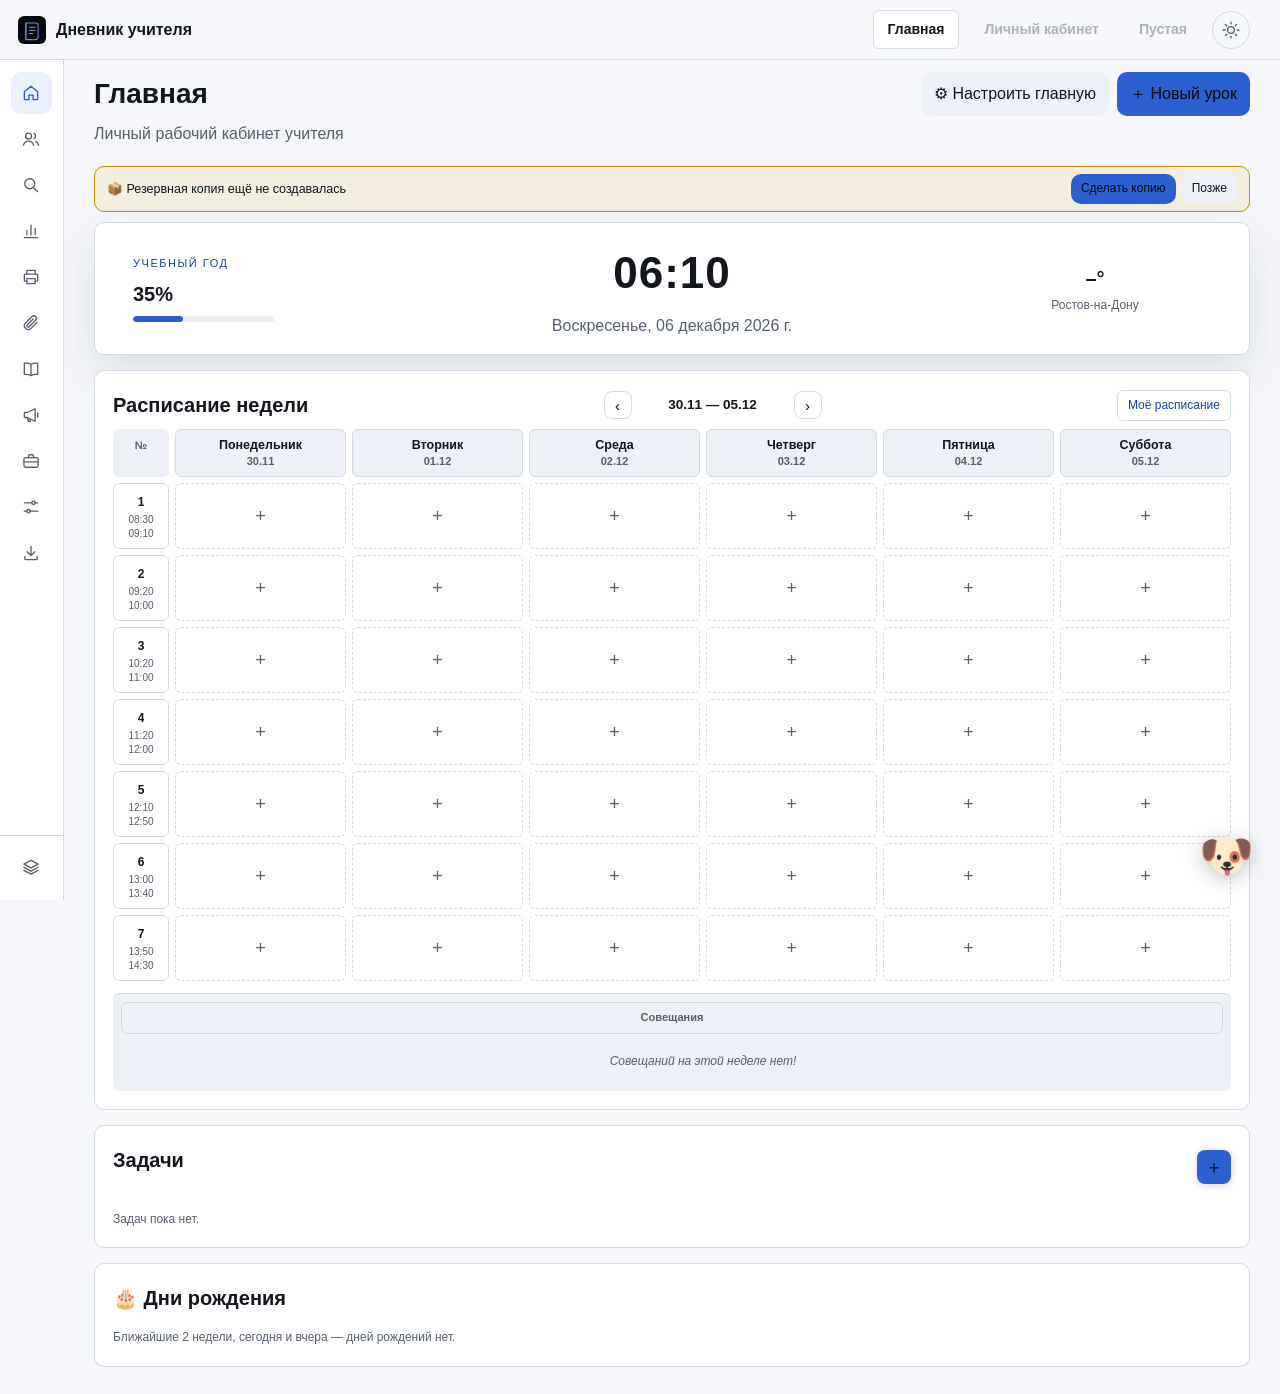
==== commit 786f1369: "Add files via upload" ====
--- a/index.html
+++ b/index.html
@@ -1,35 +1,36 @@
 <!doctype html><html lang="ru"><head><meta charset="utf-8"><meta name="viewport" content="width=device-width,initial-scale=1"><title>Дневник учителя</title>
-<link rel="stylesheet" href="css/styles.css?v=4"></head>
+<link rel="stylesheet" href="css/styles.css?v=5"></head>
 <body><header class="site-header" role="banner"><div class="header-wrap"><a href="#" class="brand" onclick="goto('home');return false;" aria-label="Главная — Дневник учителя"><img src="favicon.svg" alt="" class="brand-icon" width="28" height="28"><span class="brand-name">Дневник учителя</span></a><nav class="header-nav"><a href="#" class="header-btn" onclick="goto('home');return false;">Главная</a><button class="header-btn header-btn-empty" disabled type="button">Личный кабинет</button><button class="header-btn header-btn-empty" disabled type="button">Пустая</button></nav><div class="header-actions"><button class="theme-toggle" data-theme-toggle type="button" aria-label="Включить светлую тему" title="Включить светлую тему"><svg class="icon-sun" viewBox="0 0 24 24" aria-hidden="true" focusable="false"><circle cx="12" cy="12" r="4"/><path d="M12 2.5v2.2M12 19.3v2.2M2.5 12h2.2M19.3 12h2.2M5.3 5.3l1.6 1.6M17.1 17.1l1.6 1.6M18.7 5.3l-1.6 1.6M6.9 17.1l-1.6 1.6"/></svg><svg class="icon-moon" viewBox="0 0 24 24" aria-hidden="true" focusable="false"><path d="M20.5 14.2A8.5 8.5 0 0 1 9.8 3.5a8.5 8.5 0 1 0 10.7 10.7Z"/></svg></button></div></div></header><div id="app" class="app"></div><div id="modal"></div><div id="present"></div><div id="assistant-wrap" class="hidden"></div><div id="assistant-toggle" onclick="assistantShow()" title="Показать ассистента">🐾</div>
 <script src="https://admin.nmchv.ru/maintenance.js" data-service="teacher_diary"></script>
-<script src="js/01-constants.js?v=3"></script>
-<script src="js/02-storage.js?v=3"></script>
-<script src="js/03-indexeddb.js?v=3"></script>
-<script src="js/04-utils.js?v=3"></script>
-<script src="js/05-charts.js?v=3"></script>
-<script src="js/06-lesson-status.js?v=3"></script>
-<script src="js/07-state.js?v=3"></script>
-<script src="js/08-theme.js?v=3"></script>
-<script src="js/09-assistant-backup-reminder.js?v=3"></script>
-<script src="js/09a-icons.js?v=3"></script>
-<script src="js/10-shell-navigation.js?v=3"></script>
-<script src="js/11-home-schedule.js?v=3"></script>
-<script src="js/11a-weather.js?v=3"></script>
-<script src="js/11b-school-year.js?v=3"></script>
-<script src="js/12-lesson-modal.js?v=3"></script>
-<script src="js/13-lesson-duplicate-print.js?v=3"></script>
-<script src="js/14-reports.js?v=3"></script>
-<script src="js/15-custom-fields.js?v=3"></script>
-<script src="js/16-classes.js?v=3"></script>
-<script src="js/17-seating.js?v=3"></script>
-<script src="js/18-lesson-present.js?v=3"></script>
-<script src="js/19-announcements.js?v=3"></script>
-<script src="js/20-students.js?v=3"></script>
-<script src="js/21-materials.js?v=3"></script>
-<script src="js/22-work.js?v=3"></script>
-<script src="js/23-search.js?v=3"></script>
-<script src="js/24-stats.js?v=3"></script>
-<script src="js/25-settings.js?v=3"></script>
-<script src="js/26-backup.js?v=3"></script>
-<script src="js/27-init.js?v=3"></script>
+<script src="js/01-constants.js?v=4"></script>
+<script src="js/02-storage.js?v=4"></script>
+<script src="js/03-indexeddb.js?v=4"></script>
+<script src="js/04-utils.js?v=4"></script>
+<script src="js/05-charts.js?v=4"></script>
+<script src="js/06-lesson-status.js?v=4"></script>
+<script src="js/07-state.js?v=4"></script>
+<script src="js/08-theme.js?v=4"></script>
+<script src="js/09-assistant-backup-reminder.js?v=4"></script>
+<script src="js/09a-icons.js?v=4"></script>
+<script src="js/09b-overlays.js?v=4"></script>
+<script src="js/10-shell-navigation.js?v=4"></script>
+<script src="js/11-home-schedule.js?v=4"></script>
+<script src="js/11a-weather.js?v=4"></script>
+<script src="js/11b-school-year.js?v=4"></script>
+<script src="js/12-lesson-modal.js?v=4"></script>
+<script src="js/13-lesson-duplicate-print.js?v=4"></script>
+<script src="js/14-reports.js?v=4"></script>
+<script src="js/15-custom-fields.js?v=4"></script>
+<script src="js/16-classes.js?v=4"></script>
+<script src="js/17-seating.js?v=4"></script>
+<script src="js/18-lesson-present.js?v=4"></script>
+<script src="js/19-announcements.js?v=4"></script>
+<script src="js/20-students.js?v=4"></script>
+<script src="js/21-materials.js?v=4"></script>
+<script src="js/22-work.js?v=4"></script>
+<script src="js/23-search.js?v=4"></script>
+<script src="js/24-stats.js?v=4"></script>
+<script src="js/25-settings.js?v=4"></script>
+<script src="js/26-backup.js?v=4"></script>
+<script src="js/27-init.js?v=4"></script>
 </body></html>
--- a/css/styles.css
+++ b/css/styles.css
@@ -10,7 +10,7 @@
   --color-ok:#1f9d68;
   --color-bad:#d6404a;
   --color-warn:#c98a0a;
-  --header-bg:rgb(245 247 250 / .85);
+  --header-bg:#f5f7fa;
   --shadow-card:0 18px 48px rgb(20 33 61 / .12);
   --radius:10px;
   --radius-sm:6px;
@@ -37,7 +37,7 @@
   --color-ok:#3bc48a;
   --color-bad:#ef5b64;
   --color-warn:#e5a921;
-  --header-bg:rgb(8 9 11 / .82);
+  --header-bg:#08090b;
   --shadow-card:0 18px 48px rgb(0 0 0 / .24);
   --muted:var(--color-text-secondary);
   --ink:var(--color-text-primary);
@@ -45,7 +45,7 @@
 }
 *,::before,::after{box-sizing:border-box}
 html{scroll-behavior:smooth;scroll-padding-top:calc(var(--header-h)+16px);-webkit-text-size-adjust:100%;background:var(--color-background)}
-body{margin:0;background:var(--color-background);color:var(--color-text-primary);font-family:-apple-system,BlinkMacSystemFont,"SF Pro Text","Segoe UI",Roboto,"Helvetica Neue",Arial,sans-serif;font-size:var(--fs-body);line-height:1.6;-webkit-font-smoothing:antialiased;overflow-x:hidden}
+body{margin:0;background:var(--color-background);color:var(--color-text-primary);font-family:-apple-system,BlinkMacSystemFont,"SF Pro Text","Segoe UI",Roboto,"Helvetica Neue",Arial,sans-serif;font-size:var(--fs-body);line-height:1.6;-webkit-font-smoothing:antialiased;overflow-x:hidden;overflow-x:clip}
 img,svg{display:block;max-width:100%}
 h1,h2,h3,p,ul,ol{margin:0;padding:0}
 ul,ol{list-style:none}
@@ -173,7 +173,6 @@
 .gbulk{border:1px dashed var(--color-border);border-radius:var(--radius);padding:10px 12px;margin:4px 0 12px}
 .modalbg{position:fixed;top:var(--header-h);left:64px;right:0;bottom:0;background:rgb(8 9 11 / .35);display:flex;align-items:center;justify-content:center;padding:20px;z-index:20;overflow:auto}
 html.dark .modalbg{background:rgb(8 9 11 / .45)}
-body.sidebar-open .present-overlay{left:256px}
 .modal{background:var(--color-surface);border-radius:calc(var(--radius)*1.6);padding:22px;max-width:820px;width:100%;max-height:calc(90vh - var(--header-h));overflow:auto;animation:modalIn .35s var(--ease) both}
 .modal.wide{max-width:1000px}
 .badge{padding:3px 9px;background:rgba(0,0,0,.06);border-radius:20px;font-size:11.5px;font-weight:600;color:var(--color-text-secondary)}
@@ -270,7 +269,7 @@
 .seat-box.empty{color:var(--color-text-secondary)}
 .seat-box.absent{opacity:.35;text-decoration:line-through}
 .seat-box:hover{filter:brightness(.96)}
-.present-overlay{transition:left .32s cubic-bezier(.32,.72,0,1);position:fixed;top:var(--header-h);left:64px;right:0;bottom:0;background:var(--color-background);z-index:60;overflow:auto;padding:24px}
+.present-overlay{position:fixed;inset:0;background:var(--color-background);z-index:80;overflow:auto;overscroll-behavior:contain;padding:24px}
 .present-top{display:flex;justify-content:space-between;align-items:flex-start;max-width:1600px;margin:0 auto 10px;gap:16px;flex-wrap:nowrap}
 .present-clock{font-size:32px;font-weight:700;font-variant-numeric:tabular-nums;text-align:right}
 .present-time-info{text-align:right;margin-top:2px}
@@ -387,8 +386,6 @@
   background:var(--header-bg);
   border-bottom:1px solid var(--color-border);
   z-index:55;
-  backdrop-filter:blur(8px);
-  -webkit-backdrop-filter:blur(8px);
 }
 .header-wrap{
   display:flex;align-items:center;gap:16px;
@@ -722,3 +719,29 @@
 @media(prefers-reduced-motion:reduce){
  .side,.side *,.sheetbg,.sheet,.yr-bar i,.yr-line i{transition:none!important;animation:none!important}
 }
+
+/* ===================== БЛОКИРОВКА ПРОКРУТКИ И РЕЖИМ УРОКА ===================== */
+html.scroll-lock{overflow:hidden}
+.modalbg,.modal,.sheet-scroll,#present-layout-editor>div{overscroll-behavior:contain}
+
+/* В режиме урока рабочая область, панель, шапка и ассистент скрыты полностью.
+   visibility сохраняет позицию прокрутки страницы до возврата. */
+body.present-open .site-header,
+body.present-open .app,
+body.present-open #assistant-wrap,
+body.present-open #assistant-toggle{visibility:hidden}
+body.present-open{background:var(--color-background)}
+/* окна, открытые из режима урока, располагаются над ним и занимают весь экран */
+body.present-open .modalbg{top:0;left:0;z-index:90}
+@media(max-width:680px){
+ .present-overlay{padding:16px}
+ .present-top{flex-wrap:wrap}
+}
+.present-grid>div{min-width:0}
+@media(max-width:1050px){.present-grid{grid-template-columns:minmax(0,1fr)}}
+@media(max-width:680px){.present-top>div:first-child{flex:1 0 100%!important}}
+/* список сортировки учеников не обрезается */
+select[onchange^="setStudentSort"]{min-width:200px}
+/* крестик остаётся в углу и при длинном имени ученика */
+#quick-grade-popup .top{flex-wrap:nowrap;align-items:flex-start}
+#quick-grade-popup .top h2{min-width:0}
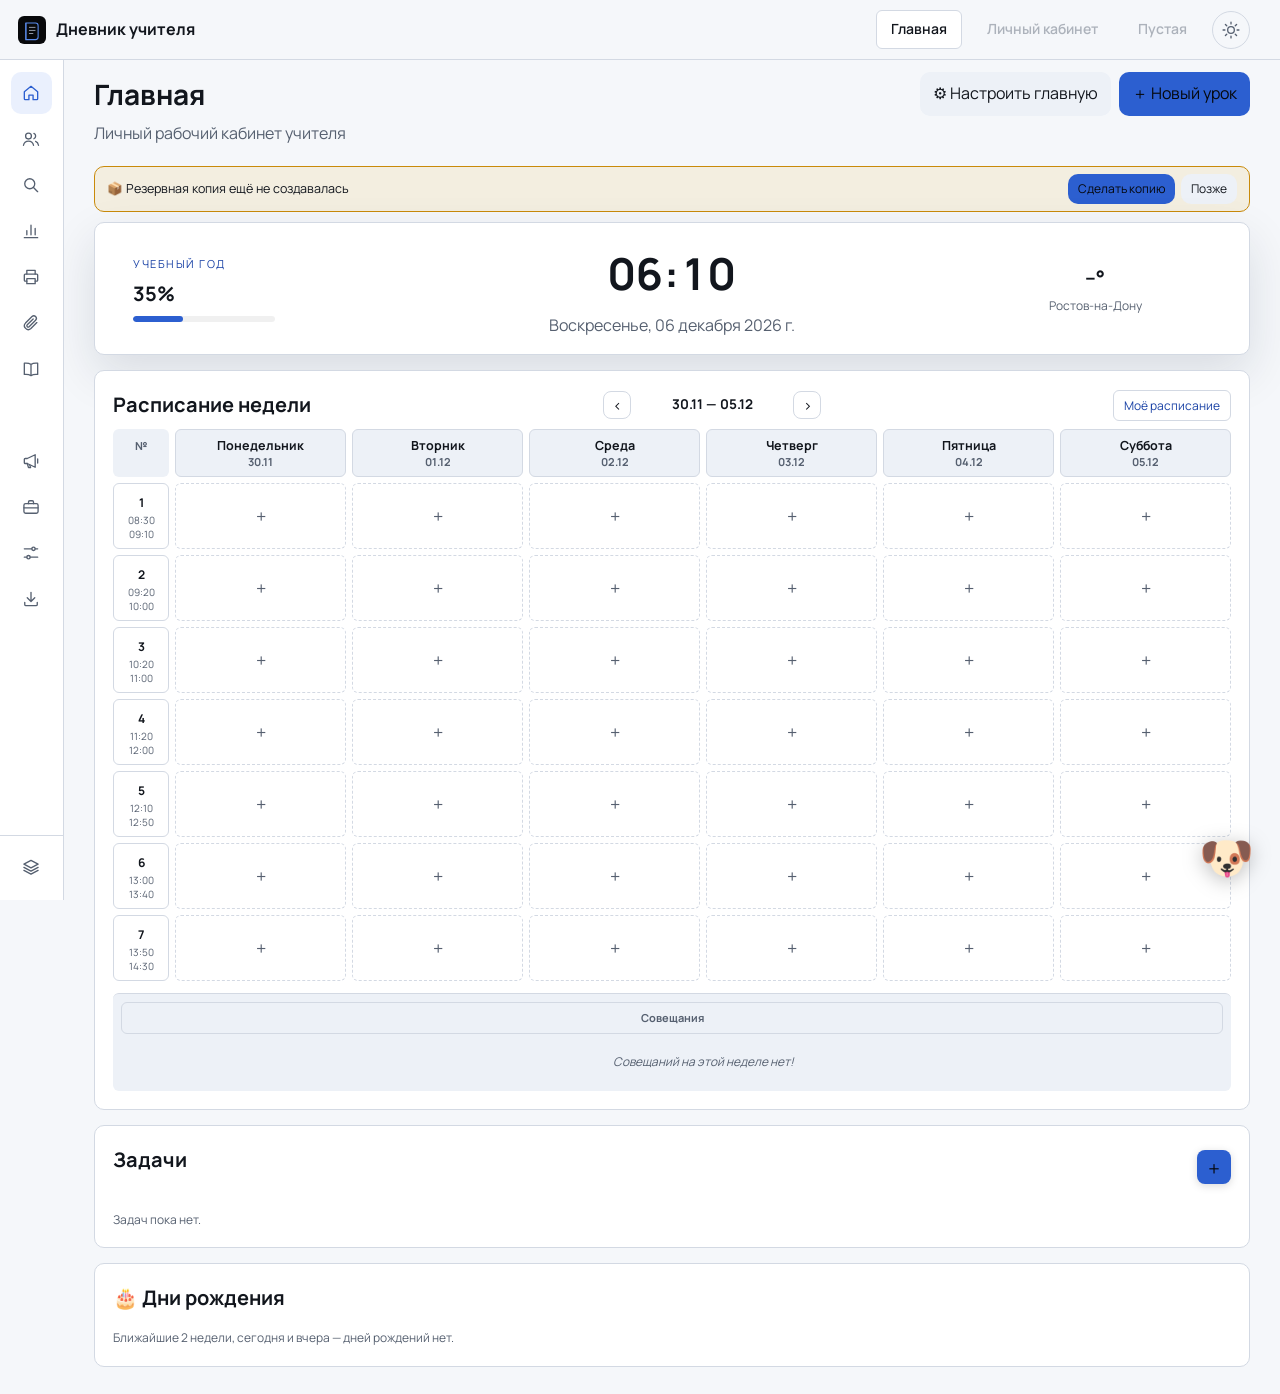
==== commit 805bea04: "Добавлен раздел Планирование уроков с импортом КТП, федеральным КТП и автопроставлением дат" ====
--- a/index.html
+++ b/index.html
@@ -33,4 +33,5 @@
 <script src="js/25-settings.js?v=4"></script>
 <script src="js/26-backup.js?v=4"></script>
 <script src="js/27-init.js?v=4"></script>
+<script src="js/28-planning.js?v=4"></script>
 </body></html>
--- a/css/styles.css
+++ b/css/styles.css
@@ -1,3 +1,4 @@
+@import url('https://fonts.googleapis.com/css2?family=Manrope:wght@400;500;600;700&display=swap');
 :root{
   --color-background:#f5f7fa;
   --color-surface:#ffffff;
@@ -45,7 +46,7 @@
 }
 *,::before,::after{box-sizing:border-box}
 html{scroll-behavior:smooth;scroll-padding-top:calc(var(--header-h)+16px);-webkit-text-size-adjust:100%;background:var(--color-background)}
-body{margin:0;background:var(--color-background);color:var(--color-text-primary);font-family:-apple-system,BlinkMacSystemFont,"SF Pro Text","Segoe UI",Roboto,"Helvetica Neue",Arial,sans-serif;font-size:var(--fs-body);line-height:1.6;-webkit-font-smoothing:antialiased;overflow-x:hidden;overflow-x:clip}
+body{margin:0;background:var(--color-background);color:var(--color-text-primary);font-family:'Manrope',-apple-system,BlinkMacSystemFont,"SF Pro Text","Segoe UI",Roboto,"Helvetica Neue",Arial,sans-serif;font-size:var(--fs-body);line-height:1.6;-webkit-font-smoothing:antialiased;overflow-x:hidden;overflow-x:clip}
 img,svg{display:block;max-width:100%}
 h1,h2,h3,p,ul,ol{margin:0;padding:0}
 ul,ol{list-style:none}
@@ -745,3 +746,77 @@
 /* крестик остаётся в углу и при длинном имени ученика */
 #quick-grade-popup .top{flex-wrap:nowrap;align-items:flex-start}
 #quick-grade-popup .top h2{min-width:0}
+
+/* ===================== ПЛАНИРОВАНИЕ УРОКОВ ===================== */
+.plan-wrap{display:flex;flex-direction:column;gap:14px}
+.plan-card h2{margin:0 0 10px}
+.plan-bar{display:flex;gap:8px;flex-wrap:wrap;align-items:center;margin-bottom:8px}
+.plan-bar-title{font-weight:700;font-size:13.5px;color:var(--color-text-secondary)}
+table.plan-ktp-table{width:100%;font-size:12.5px;border-collapse:collapse;table-layout:fixed}
+table.plan-ktp-table th{background:var(--color-surface-elevated);font-weight:700;text-align:left;position:sticky;top:0;z-index:2}
+table.plan-ktp-table th.plan-col-class{text-align:center}
+table.plan-ktp-table td{border-bottom:1px solid var(--color-border);padding:5px 7px;vertical-align:middle}
+table.plan-ktp-table tbody td{background:var(--color-surface)}
+table.plan-ktp-table tr.click td{background:var(--color-surface-elevated)}
+table.plan-ktp-table tr.click td:first-child{background:transparent}
+table.plan-ktp-table tfoot td{border-bottom:none;padding:6px 7px;font-size:12px;color:var(--color-text-secondary);background:var(--color-surface-elevated)}
+.ktp-foot{font-weight:600;color:var(--color-text-primary)}
+.ktp-lag{color:var(--color-bad)}
+.ktp-lag-text{font-size:10.5px}
+.ktp-add td{background:var(--color-surface-elevated)}
+.plan-parallel{padding:0;border:none;margin:0 0 8px;background:transparent}
+.plan-parallel > summary{padding:10px 14px}
+.plan-parallel-title{font-weight:700;font-size:14px}
+.plan-parallel-stats{font-size:12.5px;color:var(--color-text-secondary);margin-left:auto}
+.plan-parallel-body{padding:0 14px 12px}
+.plan-parallel-body table{margin-top:8px}
+.ktp-st{width:30px;height:30px;border-radius:8px;display:inline-flex;align-items:center;justify-content:center;font-size:15px;font-weight:700;border:1px solid var(--color-border);background:var(--color-surface);color:var(--color-text-secondary);padding:0}
+.ktp-done{color:var(--color-ok);border-color:var(--color-ok);background:rgb(59 196 138 / .12)}
+.ktp-current{color:var(--color-accent);border-color:var(--color-accent);background:rgb(91 141 239 / .12)}
+.ktp-pending{color:var(--color-text-secondary)}
+.ktp-st:hover{border-color:var(--color-accent);background:var(--color-surface-elevated)}
+.plan-act{width:26px;height:26px;padding:0;border-radius:6px;font-size:14px;background:var(--color-surface-elevated);border:1px solid var(--color-border);color:var(--color-text-primary)}
+.plan-act:hover{background:var(--color-accent);color:#06080c;border-color:var(--color-accent)}
+.plan-act.primary{background:var(--color-accent);color:#06080c;border-color:var(--color-accent)}
+.plan-inline{width:100%;padding:5px 8px;border:1px solid var(--color-accent);border-radius:var(--radius-sm);background:var(--color-surface-elevated);font:inherit;font-size:inherit}
+table.plan-lessons-table{width:100%;font-size:13px;border-collapse:collapse;table-layout:fixed}
+table.plan-lessons-table th{background:var(--color-surface-elevated);font-weight:700;position:sticky;top:0;z-index:2}
+table.plan-lessons-table td{padding:7px 9px;border-bottom:1px solid var(--color-border);vertical-align:top}
+table.plan-lessons-table tr.plan-lesson-row{background:var(--color-surface)}
+table.plan-lessons-table tr.plan-lesson-row.nodate td{opacity:.9}
+table.plan-lessons-table tr.plan-lesson-row td.click{background:transparent}
+table.plan-lessons-table tr.plan-lesson-row td.click:active{background:var(--color-surface-elevated)}
+table.plan-lessons-table tr.plan-lesson-row td input{background:transparent;border:none;padding:4px 0;outline:2px solid var(--color-accent);outline-offset:-1px}
+.plan-table-wrap{overflow:auto}
+.plan-sep{background:var(--color-surface-elevated);color:var(--color-text-secondary);font-size:10.5px;font-weight:700;letter-spacing:.04em;text-transform:uppercase;padding:5px 8px;border-bottom:1px solid var(--color-border)}
+.plan-mat{display:inline-flex;align-items:center;gap:6px;padding:4px 8px;border:1px solid var(--color-border);border-radius:var(--radius-sm);font-size:12px;background:var(--color-surface)}
+.plan-mat button{padding:1px 6px;font-size:11px}
+.plan-mat-cell{line-height:1.5}
+.plan-attach{font-size:12px;padding:3px 8px;border-radius:var(--radius-sm);border:1px dashed var(--color-border);color:var(--color-accent);background:transparent}
+.plan-attach:hover{background:var(--color-surface-elevated);border-color:var(--color-accent)}
+.plan-actions{display:flex;gap:5px}
+.plan-block{margin-bottom:4px}
+.plan-theme-text{display:block;white-space:normal;overflow-wrap:anywhere;word-break:break-word}
+table.plan-ktp-preview{width:100%;font-size:12.5px;border-collapse:collapse;margin-top:8px}
+table.plan-ktp-preview th{background:var(--color-surface-elevated);font-weight:700;text-align:left}
+table.plan-ktp-preview td{border-bottom:1px solid var(--color-border);padding:5px 8px;vertical-align:middle}
+table.plan-ktp-preview tbody td{background:var(--color-surface)}
+table.plan-ktp-settings-table{width:100%;font-size:12.5px;border-collapse:collapse;margin-top:6px}
+table.plan-ktp-settings-table th{background:var(--color-surface-elevated);font-weight:700;text-align:left}
+table.plan-ktp-settings-table td{border-bottom:1px solid var(--color-border);padding:5px 8px;vertical-align:middle}
+table.plan-ktp-settings-table tbody td{background:var(--color-surface)}
+@media(max-width:900px){table.plan-ktp-table td,table.plan-ktp-table th{padding:4px 6px}.ktp-st{width:26px;height:26px;font-size:13px}}
+
+/* ---- Федеральное КТП и настройки календаря ---- */
+table.plan-federal-table{width:100%;font-size:12.5px;border-collapse:collapse;margin-top:8px}
+table.plan-federal-table th{background:var(--color-surface-elevated);font-weight:700;text-align:left}
+table.plan-federal-table td{border-bottom:1px solid var(--color-border);padding:5px 8px;vertical-align:middle}
+table.plan-federal-table tbody td{background:var(--color-surface)}
+.plan-day-toggle{padding:4px 8px;border-radius:var(--radius-sm);border:1px solid var(--color-border);background:var(--color-surface);color:var(--color-text-primary);font-size:12px}
+.plan-day-toggle.primary{background:var(--color-accent);color:#06080c;border-color:var(--color-accent)}
+.plan-day-toggle:hover{border-color:var(--color-accent);background:var(--color-surface-elevated)}
+table.plan-dates-preview{width:100%;font-size:12.5px;border-collapse:collapse;margin-top:8px}
+table.plan-dates-preview th{background:var(--color-surface-elevated);font-weight:700;text-align:left}
+table.plan-dates-preview td{border-bottom:1px solid var(--color-border);padding:5px 8px;vertical-align:middle}
+table.plan-dates-preview tbody td{background:var(--color-surface)}
+
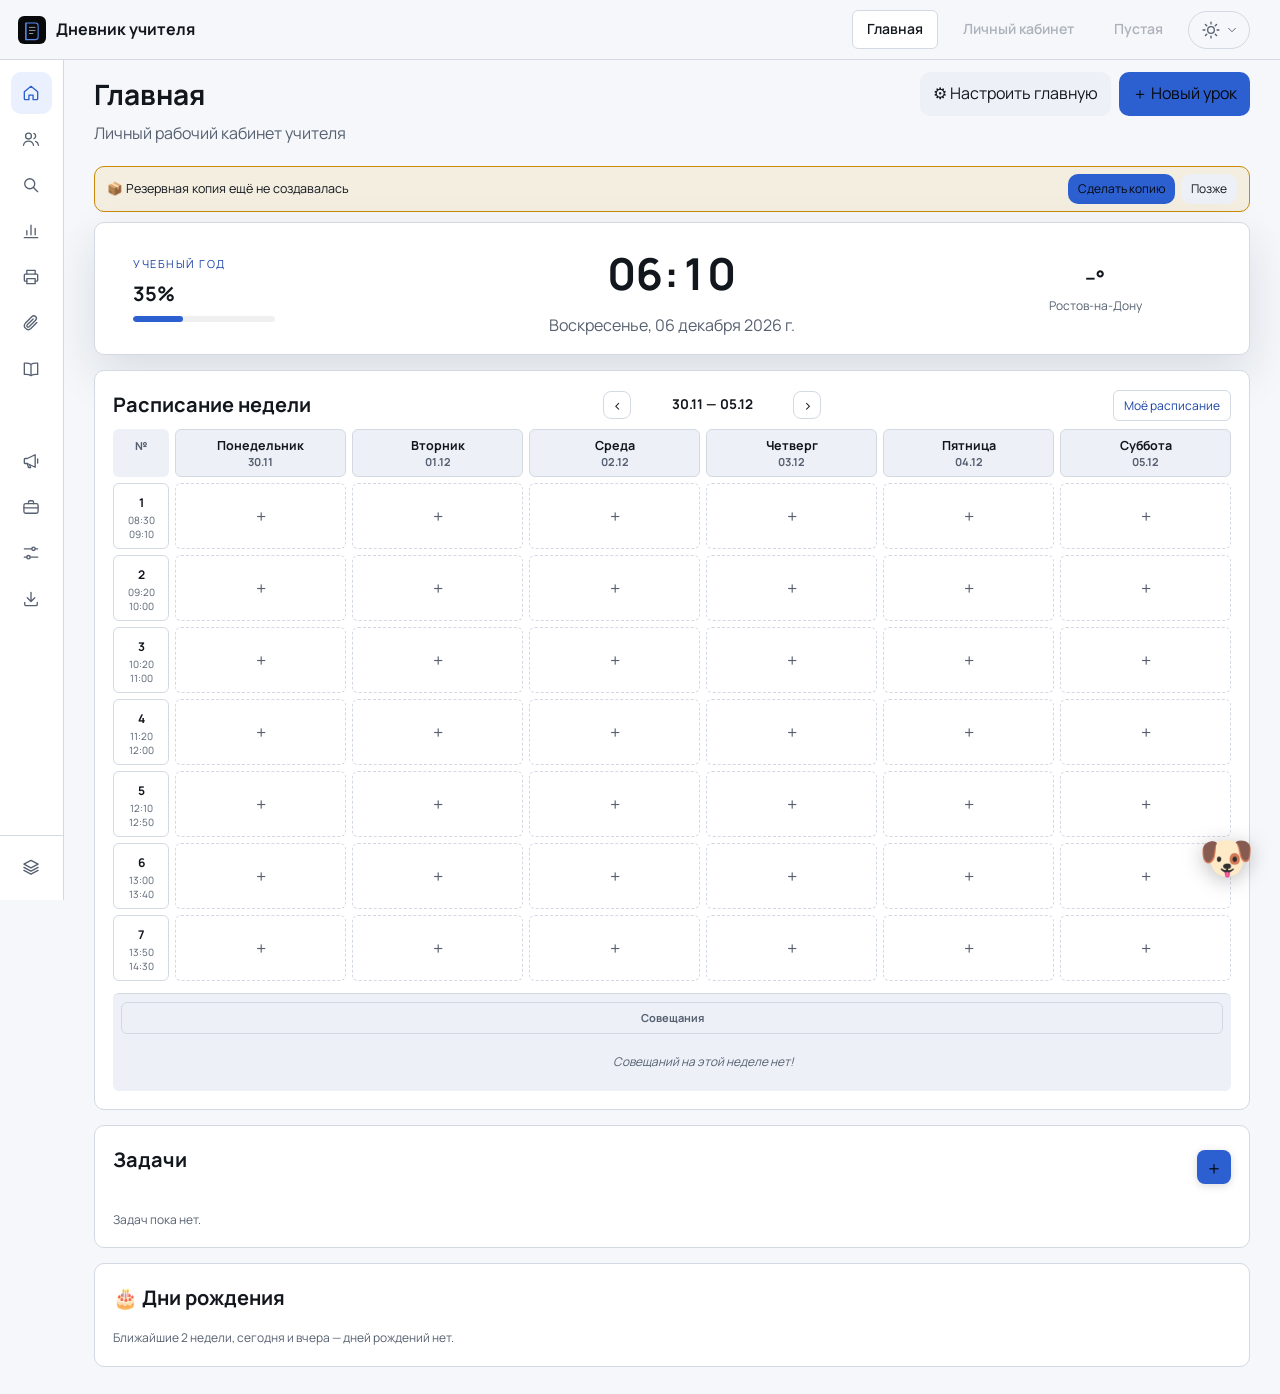
==== commit 24f26ea1: "Add files via upload" ====
--- a/index.html
+++ b/index.html
@@ -1,6 +1,6 @@
 <!doctype html><html lang="ru"><head><meta charset="utf-8"><meta name="viewport" content="width=device-width,initial-scale=1"><title>Дневник учителя</title>
-<link rel="stylesheet" href="css/styles.css?v=5"></head>
-<body><header class="site-header" role="banner"><div class="header-wrap"><a href="#" class="brand" onclick="goto('home');return false;" aria-label="Главная — Дневник учителя"><img src="favicon.svg" alt="" class="brand-icon" width="28" height="28"><span class="brand-name">Дневник учителя</span></a><nav class="header-nav"><a href="#" class="header-btn" onclick="goto('home');return false;">Главная</a><button class="header-btn header-btn-empty" disabled type="button">Личный кабинет</button><button class="header-btn header-btn-empty" disabled type="button">Пустая</button></nav><div class="header-actions"><button class="theme-toggle" data-theme-toggle type="button" aria-label="Включить светлую тему" title="Включить светлую тему"><svg class="icon-sun" viewBox="0 0 24 24" aria-hidden="true" focusable="false"><circle cx="12" cy="12" r="4"/><path d="M12 2.5v2.2M12 19.3v2.2M2.5 12h2.2M19.3 12h2.2M5.3 5.3l1.6 1.6M17.1 17.1l1.6 1.6M18.7 5.3l-1.6 1.6M6.9 17.1l-1.6 1.6"/></svg><svg class="icon-moon" viewBox="0 0 24 24" aria-hidden="true" focusable="false"><path d="M20.5 14.2A8.5 8.5 0 0 1 9.8 3.5a8.5 8.5 0 1 0 10.7 10.7Z"/></svg></button></div></div></header><div id="app" class="app"></div><div id="modal"></div><div id="present"></div><div id="assistant-wrap" class="hidden"></div><div id="assistant-toggle" onclick="assistantShow()" title="Показать ассистента">🐾</div>
+<link rel="stylesheet" href="css/styles.css?v=6"><link rel="stylesheet" href="css/theme-cyber.css?v=4"><link rel="stylesheet" href="css/theme-web3.css?v=2"><link rel="stylesheet" href="css/theme-spring.css?v=1"><link rel="stylesheet" href="css/theme-holo.css?v=1"></head>
+<body><header class="site-header" role="banner"><div class="header-wrap"><a href="#" class="brand" onclick="goto('home');return false;" aria-label="Главная — Дневник учителя"><img src="favicon.svg" alt="" class="brand-icon" width="28" height="28"><span class="brand-name">Дневник учителя</span></a><nav class="header-nav"><a href="#" class="header-btn" onclick="goto('home');return false;">Главная</a><button class="header-btn header-btn-empty" disabled type="button">Личный кабинет</button><button class="header-btn header-btn-empty" disabled type="button">Пустая</button></nav><div class="header-actions"><div class="theme-menu"><button class="theme-toggle" data-theme-menu-button type="button" aria-haspopup="menu" aria-expanded="false" aria-controls="theme-menu-list" aria-label="Выбрать тему" title="Выбрать тему"><span class="theme-current" data-theme-current aria-hidden="true"></span><svg class="theme-chevron" viewBox="0 0 24 24" aria-hidden="true" focusable="false"><path d="m6 9 6 6 6-6"/></svg></button><div class="theme-list" id="theme-menu-list" role="menu" aria-label="Тема оформления" hidden></div></div></div></div></header><div id="app" class="app"></div><div id="modal"></div><div id="present"></div><div id="assistant-wrap" class="hidden"></div><div id="assistant-toggle" onclick="assistantShow()" title="Показать ассистента">🐾</div>
 <script src="https://admin.nmchv.ru/maintenance.js" data-service="teacher_diary"></script>
 <script src="js/01-constants.js?v=4"></script>
 <script src="js/02-storage.js?v=4"></script>
@@ -9,7 +9,8 @@
 <script src="js/05-charts.js?v=4"></script>
 <script src="js/06-lesson-status.js?v=4"></script>
 <script src="js/07-state.js?v=4"></script>
-<script src="js/08-theme.js?v=4"></script>
+<script src="js/08-theme.js?v=8"></script>
+<script src="js/08b-theme-fx.js?v=1"></script>
 <script src="js/09-assistant-backup-reminder.js?v=4"></script>
 <script src="js/09a-icons.js?v=4"></script>
 <script src="js/09b-overlays.js?v=4"></script>
@@ -30,8 +31,8 @@
 <script src="js/22-work.js?v=4"></script>
 <script src="js/23-search.js?v=4"></script>
 <script src="js/24-stats.js?v=4"></script>
-<script src="js/25-settings.js?v=4"></script>
+<script src="js/25-settings.js?v=7"></script>
 <script src="js/26-backup.js?v=4"></script>
-<script src="js/27-init.js?v=4"></script>
-<script src="js/28-planning.js?v=4"></script>
+<script src="js/27-init.js?v=7"></script>
+<script src="js/28-planning.js?v=7"></script>
 </body></html>
--- a/css/styles.css
+++ b/css/styles.css
@@ -377,9 +377,6 @@
 .theme-toggle{display:inline-grid;place-items:center;width:44px;height:44px;padding:0;border:1px solid var(--color-border);border-radius:50%;background:transparent;color:var(--color-text-secondary);cursor:pointer;transition:color .25s var(--ease),border-color .25s var(--ease),background-color .25s var(--ease)}
 .theme-toggle:hover{color:var(--color-text-primary);border-color:var(--color-accent);background:var(--color-surface-elevated)}
 .theme-toggle svg{width:20px;height:20px;fill:none;stroke:currentColor;stroke-width:1.6;stroke-linecap:round;stroke-linejoin:round}
-.theme-toggle .icon-moon{display:none}
-html.dark .theme-toggle .icon-sun{display:none}
-html.dark .theme-toggle .icon-moon{display:block}
 /* ---- Липкая шапка в стиле nmchv.ru ---- */
 .site-header{
   position:sticky;top:0;left:0;right:0;
@@ -405,6 +402,23 @@
 .brand{white-space:nowrap;min-width:0}
 .brand-name{overflow:hidden;text-overflow:ellipsis}
 .site-header .theme-toggle{width:38px;height:38px}
+/* ---- Выпадающий список тем ---- */
+.theme-menu{position:relative}
+.site-header .theme-menu .theme-toggle{display:inline-flex;align-items:center;justify-content:center;gap:4px;width:auto;height:38px;padding:0 10px 0 12px;border-radius:999px}
+.theme-current{display:grid;place-items:center}
+.theme-menu .theme-toggle .theme-chevron{width:14px;height:14px;transition:transform .25s var(--ease)}
+.theme-menu .theme-toggle[aria-expanded="true"] .theme-chevron{transform:rotate(180deg)}
+.theme-list{position:absolute;top:calc(100% + 10px);right:0;z-index:60;width:252px;max-width:calc(100vw - 24px);max-height:calc(100dvh - var(--header-h) - 20px);overflow-y:auto;display:flex;flex-direction:column;gap:2px;padding:6px;background:var(--menu-bg,var(--color-surface));border:1px solid var(--color-border);border-radius:var(--radius);box-shadow:0 18px 48px rgb(10 15 30 / .24);animation:themeMenuIn .18s var(--ease) both}
+.theme-list[hidden]{display:none}
+.theme-menu .theme-item{display:flex;align-items:center;gap:10px;flex:0 0 auto;width:100%;min-height:40px;padding:8px 10px;border-radius:var(--radius-sm);background:transparent;color:var(--color-text-primary);font-size:14px;font-weight:600;line-height:1.25;text-align:left;box-shadow:none}
+.theme-menu .theme-item:hover,.theme-menu .theme-item:focus-visible{background:var(--color-surface-elevated)}
+.theme-menu .theme-item:focus-visible{outline-offset:-2px}
+.theme-swatch{width:18px;height:18px;flex:0 0 18px;border-radius:50%;box-shadow:inset 0 0 0 1px rgb(125 130 150 / .45)}
+.theme-name{flex:1;min-width:0}
+.theme-check{width:16px;height:16px;flex:0 0 16px;fill:none;stroke:var(--color-accent);stroke-width:2.2;stroke-linecap:round;stroke-linejoin:round;opacity:0}
+.theme-item[aria-checked="true"] .theme-check{opacity:1}
+@media(max-width:480px){.site-header .theme-menu .theme-toggle{width:38px;padding:0}.theme-menu .theme-toggle .theme-chevron{display:none}}
+@keyframes themeMenuIn{from{opacity:0;transform:translateY(-6px)}to{opacity:1;transform:none}}
 html.theme-anim,html.theme-anim *,html.theme-anim *::before,html.theme-anim *::after{transition:background-color .3s var(--ease),color .3s var(--ease),border-color .3s var(--ease),fill .3s var(--ease),stroke .3s var(--ease),box-shadow .3s var(--ease) !important}
 @media(max-width:900px){.main{padding:16px}.header-wrap{padding-right:16px}.grid{grid-template-columns:repeat(auto-fit,minmax(140px,1fr))}}
 
@@ -420,7 +434,6 @@
 button.primary::after{content:'';position:absolute;top:50%;left:50%;width:0;height:0;background:rgba(255,255,255,.35);border-radius:50%;transform:translate(-50%,-50%);transition:width .3s ease,height .3s ease}
 button.primary:active::after{width:220%;height:220%}
 
-.theme-toggle{}
 @media(max-width:680px){.header-nav .header-btn:disabled{display:none}}
 
 /* ---- Home header: clock + weather + progress ---- */
--- a/css/theme-cyber.css
+++ b/css/theme-cyber.css
@@ -0,0 +1,263 @@
+@import url('https://fonts.googleapis.com/css2?family=Exo+2:wght@400;500;600;700&family=Russo+One&family=JetBrains+Mono:wght@400;600&display=swap');
+/* ===================== ТЕМА «КИБЕРПАНК» =====================
+   Включается классом html.cyber (вместе с html.dark).
+   Неоновый циан + маджента, жёлтый акцент, сетка, скан-линии, срезанные углы.
+*/
+html.cyber{
+  --cy-cyan:#00f0ff;
+  --cy-magenta:#ff2bd6;
+  --cy-yellow:#fcee0a;
+  --cy-violet:#7b2cff;
+  --cy-glow:0 0 6px rgb(0 240 255 / .55),0 0 22px rgb(0 240 255 / .25);
+  --cy-glow-m:0 0 6px rgb(255 43 214 / .6),0 0 22px rgb(255 43 214 / .3);
+  --cy-cut:10px;
+  --cy-mono:'JetBrains Mono',ui-monospace,SFMono-Regular,Menlo,monospace;
+  --cy-display:'Russo One','Exo 2',sans-serif;
+
+  --color-background:#04050d;
+  --color-surface:rgb(10 14 30 / .82);
+  --color-surface-elevated:#111834;
+  --color-text-primary:#e8f9ff;
+  --color-text-secondary:#8a9cc4;
+  --color-accent:var(--cy-cyan);
+  --color-accent-hover:var(--cy-magenta);
+  --color-border:#1d2a52;
+  --color-ok:#00ff9c;
+  --color-bad:#ff3864;
+  --color-warn:var(--cy-yellow);
+  --header-bg:rgb(4 5 13 / .78);
+  --shadow-card:0 0 0 1px rgb(0 240 255 / .35),0 0 28px rgb(0 240 255 / .18),0 18px 48px rgb(0 0 0 / .6);
+  --radius:3px;
+  --radius-sm:2px;
+  --accent:var(--cy-cyan);
+  --border:var(--color-border);
+  color-scheme:dark;
+}
+
+/* ---- Фон: перспективная сетка + неоновые туманности ---- */
+html.cyber,html.cyber body{background-color:var(--color-background)}
+html.cyber body{
+  font-family:'Exo 2','Manrope',-apple-system,"Segoe UI",Roboto,sans-serif;
+  letter-spacing:.01em;
+  background-image:
+    radial-gradient(ellipse 60% 45% at 85% 0%,rgb(255 43 214 / .16),transparent 70%),
+    radial-gradient(ellipse 55% 50% at 0% 100%,rgb(0 240 255 / .13),transparent 70%),
+    radial-gradient(ellipse 40% 35% at 50% 50%,rgb(123 44 255 / .08),transparent 70%),
+    linear-gradient(rgb(0 240 255 / .045) 1px,transparent 1px),
+    linear-gradient(90deg,rgb(0 240 255 / .045) 1px,transparent 1px);
+  background-size:auto,auto,auto,44px 44px,44px 44px;
+  background-attachment:fixed;
+}
+/* скан-линии поверх всего интерфейса */
+html.cyber body::after{
+  content:'';position:fixed;inset:0;pointer-events:none;z-index:200;
+  background:repeating-linear-gradient(0deg,rgb(0 0 0 / .18) 0 1px,transparent 1px 3px);
+  mix-blend-mode:multiply;opacity:.55;
+}
+html.cyber ::selection{background:var(--cy-magenta);color:#04050d}
+html.cyber :focus-visible{outline:2px solid var(--cy-yellow);outline-offset:3px;border-radius:0}
+
+/* ---- Скроллбар ---- */
+html.cyber *{scrollbar-color:var(--cy-cyan) #070a18;scrollbar-width:thin}
+html.cyber ::-webkit-scrollbar{width:8px;height:8px}
+html.cyber ::-webkit-scrollbar-track{background:#070a18}
+html.cyber ::-webkit-scrollbar-thumb{background:linear-gradient(var(--cy-cyan),var(--cy-magenta))}
+
+/* ---- Типографика ---- */
+html.cyber h1,html.cyber h2{font-family:var(--cy-display);font-weight:400;letter-spacing:.06em;text-transform:uppercase}
+html.cyber h1{
+  font-size:30px;color:var(--color-text-primary);
+  text-shadow:2px 0 0 rgb(255 43 214 / .75),-2px 0 0 rgb(0 240 255 / .75),0 0 18px rgb(0 240 255 / .35);
+  animation:cyGlitch 6s steps(1) infinite;
+}
+html.cyber h2{font-size:17px;color:var(--cy-cyan);text-shadow:0 0 10px rgb(0 240 255 / .45)}
+html.cyber h2::before{content:'// ';color:var(--cy-magenta);text-shadow:var(--cy-glow-m)}
+html.cyber details.card.collapsible>summary h2::before{content:none}
+html.cyber h3{font-family:var(--cy-mono);font-size:12px;text-transform:uppercase;letter-spacing:.14em;color:var(--cy-magenta)}
+html.cyber label{font-family:var(--cy-mono);font-size:11px;font-weight:600;text-transform:uppercase;letter-spacing:.12em;color:var(--color-text-secondary)}
+html.cyber .stat,html.cyber .mstat .mv,html.cyber .present-clock,html.cyber .sched-lnum,html.cyber .rank-count,html.cyber .rank-pos{
+  font-family:var(--cy-mono);font-variant-numeric:tabular-nums;color:var(--cy-cyan);text-shadow:0 0 10px rgb(0 240 255 / .55)
+}
+html.cyber .present-clock{font-size:40px;color:var(--cy-yellow);text-shadow:0 0 14px rgb(252 238 10 / .55)}
+html.cyber mark{background:var(--cy-yellow);color:#04050d;border-radius:0}
+
+@keyframes cyGlitch{
+  0%,92%,100%{transform:none;clip-path:none}
+  93%{transform:translate(-2px,1px);clip-path:inset(10% 0 55% 0)}
+  94%{transform:translate(2px,-1px);clip-path:inset(60% 0 8% 0)}
+  95%{transform:translate(-1px,0);clip-path:inset(35% 0 35% 0)}
+  96%{transform:none;clip-path:none}
+}
+
+/* ---- Шапка ---- */
+html.cyber .site-header{
+  background:var(--header-bg);
+  backdrop-filter:blur(12px) saturate(140%);-webkit-backdrop-filter:blur(12px) saturate(140%);
+  border-bottom:1px solid transparent;
+  border-image:linear-gradient(90deg,transparent,var(--cy-cyan) 20%,var(--cy-magenta) 80%,transparent) 1;
+  box-shadow:0 1px 18px rgb(0 240 255 / .18);
+}
+html.cyber .brand-name{
+  font-family:var(--cy-display);font-weight:400;text-transform:uppercase;letter-spacing:.1em;
+  background:linear-gradient(90deg,var(--cy-cyan),var(--cy-magenta));-webkit-background-clip:text;background-clip:text;color:transparent;
+  filter:drop-shadow(0 0 8px rgb(0 240 255 / .4));
+}
+html.cyber .brand-icon{filter:drop-shadow(0 0 6px var(--cy-cyan)) hue-rotate(150deg) saturate(2)}
+html.cyber .brand:hover .brand-name{animation:cyGlitch .6s steps(1) 1}
+html.cyber .header-btn{
+  font-family:var(--cy-mono);font-size:12px;text-transform:uppercase;letter-spacing:.1em;
+  background:transparent;border-color:var(--color-border);border-radius:0;
+  clip-path:polygon(8px 0,100% 0,100% calc(100% - 8px),calc(100% - 8px) 100%,0 100%,0 8px);
+}
+html.cyber .header-btn:hover:not(:disabled){border-color:var(--cy-cyan);color:var(--cy-cyan);background:rgb(0 240 255 / .08);box-shadow:inset 0 0 12px rgb(0 240 255 / .25)}
+html.cyber .header-btn-empty{border-color:transparent}
+
+/* ---- Переключатель темы ---- */
+html.cyber .theme-toggle{
+  border-radius:0;border-color:var(--cy-yellow);color:var(--cy-yellow);background:rgb(252 238 10 / .06);
+  clip-path:polygon(8px 0,100% 0,100% calc(100% - 8px),calc(100% - 8px) 100%,0 100%,0 8px);
+  box-shadow:inset 0 0 10px rgb(252 238 10 / .25);
+}
+html.cyber .theme-toggle:hover{color:#04050d;background:var(--cy-yellow);border-color:var(--cy-yellow)}
+html.cyber{--menu-bg:#0a0f22}
+html.cyber .site-header .theme-menu .theme-toggle{border-radius:0}
+
+/* ---- Боковая панель ---- */
+html.cyber .side{background:rgb(5 7 18 / .9);backdrop-filter:blur(10px);-webkit-backdrop-filter:blur(10px);border-right:1px solid rgb(0 240 255 / .2);box-shadow:1px 0 20px rgb(0 240 255 / .08)}
+html.cyber .side.side-open{box-shadow:1px 0 0 rgb(0 240 255 / .4),24px 0 60px rgb(0 0 0 / .7)}
+html.cyber .side .nav,html.cyber table.classtable button.label{border-radius:0;background:transparent;box-shadow:none}
+html.cyber .side .nav .label{font-family:var(--cy-mono);font-size:12.5px;text-transform:uppercase;letter-spacing:.08em}
+html.cyber .side .nav:hover:not(:disabled){background:rgb(0 240 255 / .07);color:var(--cy-cyan);box-shadow:none}
+html.cyber table.classtable button.label:hover{background:transparent!important;box-shadow:none!important}
+html.cyber .side .nav.active,html.cyber .side .nav.active:hover:not(:disabled),html.cyber .side .navmode.on{
+  background:linear-gradient(90deg,rgb(0 240 255 / .2),transparent);color:var(--cy-cyan);
+  box-shadow:inset 3px 0 0 var(--cy-cyan);text-shadow:0 0 8px rgb(0 240 255 / .6)
+}
+html.cyber .side .nav.active .ic{filter:drop-shadow(0 0 4px var(--cy-cyan))}
+html.cyber .classes-head{font-family:var(--cy-mono);text-transform:uppercase;letter-spacing:.12em;font-size:11px;color:var(--cy-magenta)}
+html.cyber table.classtable td{border-radius:0!important}
+html.cyber table.classtable tr:hover td{background:rgb(255 43 214 / .08)}
+
+/* ---- Карточки: срезанные углы + неоновые уголки ---- */
+html.cyber .card,html.cyber .modal{
+  border:1px solid rgb(0 240 255 / .22);border-radius:0;
+  background:
+    linear-gradient(var(--cy-cyan),var(--cy-cyan)) left top/16px 2px no-repeat,
+    linear-gradient(var(--cy-cyan),var(--cy-cyan)) left top/2px 16px no-repeat,
+    linear-gradient(var(--cy-magenta),var(--cy-magenta)) right bottom/16px 2px no-repeat,
+    linear-gradient(var(--cy-magenta),var(--cy-magenta)) right bottom/2px 16px no-repeat,
+    linear-gradient(160deg,rgb(16 24 52 / .9),rgb(8 11 26 / .92));
+  backdrop-filter:blur(6px);-webkit-backdrop-filter:blur(6px);
+}
+html.cyber .card:hover{border-color:rgb(0 240 255 / .6);transform:translateY(-2px);box-shadow:var(--shadow-card)}
+html.cyber details.card.collapsible>summary:hover{background:rgb(0 240 255 / .05)}
+html.cyber details.card.collapsible>summary::after,html.cyber details.dblock>summary::after{color:var(--cy-cyan)}
+html.cyber .modal{
+  border-color:rgb(0 240 255 / .5);
+  box-shadow:0 0 0 1px rgb(255 43 214 / .25),0 0 40px rgb(0 240 255 / .25),0 30px 80px rgb(0 0 0 / .8);
+}
+html.cyber .modalbg{background:rgb(2 3 10 / .7);backdrop-filter:blur(4px);-webkit-backdrop-filter:blur(4px)}
+html.cyber .mstat,html.cyber .insight-item,html.cyber .checks,html.cyber details.dblock,html.cyber .materials-list .m,html.cyber .gbulk{border-radius:0;border-color:rgb(0 240 255 / .18);background-color:rgb(9 13 30 / .85)}
+html.cyber details.dblock>summary{background:rgb(0 240 255 / .06);font-family:var(--cy-mono);text-transform:uppercase;letter-spacing:.08em;font-size:12.5px}
+html.cyber .mstat{box-shadow:inset 0 -2px 0 rgb(0 240 255 / .35)}
+html.cyber .mstat .ml{font-family:var(--cy-mono);text-transform:uppercase;letter-spacing:.04em;font-size:10px}
+html.cyber .insight-icon{border-radius:0;background:rgb(255 43 214 / .12);box-shadow:0 0 0 1px rgb(255 43 214 / .4)}
+
+/* ---- Кнопки ---- */
+html.cyber button{
+  border-radius:0;font-weight:600;letter-spacing:.03em;
+  background:rgb(0 240 255 / .06);color:var(--color-text-primary);
+  box-shadow:inset 0 0 0 1px rgb(0 240 255 / .25);
+}
+html.cyber button:hover:not(:disabled){background:rgb(0 240 255 / .14);color:var(--cy-cyan);box-shadow:inset 0 0 0 1px var(--cy-cyan),0 0 14px rgb(0 240 255 / .3)}
+html.cyber button.primary,html.cyber .tabs button.active,html.cyber .richtext-toolbar button.active,html.cyber .ple-tab-active{
+  background:var(--cy-cyan);color:#04050d;font-weight:700;text-transform:uppercase;letter-spacing:.08em;
+  clip-path:polygon(var(--cy-cut) 0,100% 0,100% calc(100% - var(--cy-cut)),calc(100% - var(--cy-cut)) 100%,0 100%,0 var(--cy-cut));
+  box-shadow:none;
+}
+html.cyber button.primary:hover:not(:disabled),html.cyber .tabs button.active:hover{background:var(--cy-magenta);color:#04050d;box-shadow:none}
+html.cyber button.danger{background:rgb(255 56 100 / .1);color:var(--color-bad);box-shadow:inset 0 0 0 1px rgb(255 56 100 / .45)}
+html.cyber button.danger:hover:not(:disabled){background:var(--color-bad);color:#04050d;box-shadow:0 0 14px rgb(255 56 100 / .5)}
+html.cyber button.ghost,html.cyber .closebtn,html.cyber .ple-remove{background:transparent;box-shadow:none}
+html.cyber .closebtn:hover{color:var(--cy-magenta)!important;background:transparent!important;box-shadow:none!important;text-shadow:var(--cy-glow-m)}
+html.cyber .week-arrow{border-radius:0;border-color:rgb(0 240 255 / .4);background:transparent;color:var(--cy-cyan);box-shadow:none}
+html.cyber .week-arrow:hover{background:var(--cy-cyan);color:#04050d;box-shadow:0 0 16px rgb(0 240 255 / .5)}
+html.cyber .weeknav .wk-title{font-family:var(--cy-mono);text-transform:uppercase;letter-spacing:.08em;color:var(--cy-cyan)}
+html.cyber .classes-head button,html.cyber table.classtable td:last-child button{box-shadow:none}
+
+/* ---- Поля ввода ---- */
+html.cyber input,html.cyber textarea,html.cyber select,html.cyber .richtext-edit{
+  border-radius:0;background:rgb(3 5 14 / .85);border-color:rgb(0 240 255 / .22);
+  font-family:var(--cy-mono);font-size:14px;caret-color:var(--cy-magenta);
+}
+html.cyber input::placeholder,html.cyber textarea::placeholder{color:#4b5a82}
+html.cyber input:focus,html.cyber textarea:focus,html.cyber select:focus{
+  border-color:var(--cy-cyan);background:rgb(0 240 255 / .05);
+  box-shadow:0 0 0 1px var(--cy-cyan),0 0 16px rgb(0 240 255 / .3)
+}
+html.cyber input[type=checkbox],html.cyber input[type=radio]{accent-color:var(--cy-magenta)}
+html.cyber select option{background:#070a18}
+
+/* ---- Таблицы ---- */
+html.cyber .table th{font-family:var(--cy-mono);font-size:11px;text-transform:uppercase;letter-spacing:.12em;color:var(--cy-magenta);border-bottom:1px solid rgb(255 43 214 / .4)}
+html.cyber .table td{border-bottom-color:rgb(0 240 255 / .1)}
+html.cyber .table tr:hover td{background:rgb(0 240 255 / .04)}
+html.cyber th.today-col,html.cyber td.today-col{background:rgb(0 240 255 / .1)}
+html.cyber .now-line{background:var(--cy-magenta);box-shadow:var(--cy-glow-m)}
+
+/* ---- Бейджи и чипы ---- */
+html.cyber .badge,html.cyber .chip-link,html.cyber .rank-count{border-radius:0;font-family:var(--cy-mono);text-transform:uppercase;letter-spacing:.06em;font-size:10.5px}
+html.cyber .badge{background:rgb(138 156 196 / .1);box-shadow:inset 0 0 0 1px rgb(138 156 196 / .25)}
+html.cyber .badge.blue{background:rgb(0 240 255 / .1);color:var(--cy-cyan);box-shadow:inset 0 0 0 1px rgb(0 240 255 / .45)}
+html.cyber .badge.green{background:rgb(0 255 156 / .1);color:var(--color-ok);box-shadow:inset 0 0 0 1px rgb(0 255 156 / .45)}
+html.cyber .badge.red{background:rgb(255 56 100 / .1);color:var(--color-bad);box-shadow:inset 0 0 0 1px rgb(255 56 100 / .45)}
+html.cyber .badge.yellow{background:rgb(252 238 10 / .08);color:var(--cy-yellow);box-shadow:inset 0 0 0 1px rgb(252 238 10 / .45)}
+html.cyber .chip-link{background:transparent;border-color:rgb(255 43 214 / .45);color:var(--cy-magenta)}
+html.cyber .chip-link:hover{background:var(--cy-magenta);color:#04050d;border-color:var(--cy-magenta)}
+html.cyber .dot{border-radius:0;transform:rotate(45deg)}
+html.cyber .notice{border-radius:0;background:repeating-linear-gradient(-45deg,rgb(252 238 10 / .07) 0 10px,transparent 10px 20px);border-color:var(--cy-yellow);color:var(--color-text-primary)}
+html.cyber .attbtn,html.cyber .ptbtn{border-radius:0}
+html.cyber .attbtn.present{background:rgb(0 255 156 / .12);box-shadow:inset 0 0 0 1px rgb(0 255 156 / .5)}
+html.cyber .attbtn.absent{background:rgb(255 56 100 / .12);box-shadow:inset 0 0 0 1px rgb(255 56 100 / .5)}
+html.cyber .rank-avatar{border-radius:0;background:linear-gradient(135deg,var(--cy-cyan),var(--cy-magenta));clip-path:polygon(25% 0,75% 0,100% 50%,75% 100%,25% 100%,0 50%)}
+html.cyber .rank-row{border-radius:0}
+html.cyber .rank-row:hover{background:rgb(0 240 255 / .06);border-color:rgb(0 240 255 / .3)}
+
+/* ---- Расписание ---- */
+html.cyber .sched-time-cell,html.cyber .sched-day-head,html.cyber .sched-cell,html.cyber .sched-time-col.sched-time-head-col{border-radius:0}
+html.cyber .sched-time-cell,html.cyber .sched-cell{border-color:rgb(0 240 255 / .14);background:rgb(8 12 28 / .8)}
+html.cyber .sched-day-head{font-family:var(--cy-mono);text-transform:uppercase;letter-spacing:.1em;font-size:11.5px;background:rgb(0 240 255 / .05);border-color:rgb(0 240 255 / .2)}
+html.cyber .sched-day-head.sched-today{background:rgb(255 43 214 / .12);border-color:var(--cy-magenta);color:var(--cy-magenta);box-shadow:0 0 16px rgb(255 43 214 / .3)}
+html.cyber .sched-today-badge{border-radius:0;background:var(--cy-magenta)}
+html.cyber .sched-cell:hover{background:rgb(0 240 255 / .1)!important;border-color:var(--cy-cyan);box-shadow:0 0 14px rgb(0 240 255 / .3)}
+html.cyber .sched-cell.sched-today-cell{border-color:rgb(255 43 214 / .55);background:rgb(255 43 214 / .05)}
+html.cyber .sched-cell.sched-empty{background:transparent;border-color:rgb(0 240 255 / .12)}
+html.cyber .sched-cls{color:var(--cy-cyan)}
+html.cyber .sched-st-blue{background:rgb(0 240 255 / .12);box-shadow:inset 3px 0 0 var(--cy-cyan)}
+html.cyber .sched-st-green{background:rgb(0 255 156 / .1);box-shadow:inset 3px 0 0 var(--color-ok)}
+html.cyber .sched-st-red{background:rgb(255 56 100 / .12);box-shadow:inset 3px 0 0 var(--color-bad)}
+html.cyber .sched-st-yellow{background:rgb(252 238 10 / .08);box-shadow:inset 3px 0 0 var(--cy-yellow)}
+html.cyber .sched-meeting-chip,html.cyber .meeting-chip{border-radius:0;background:rgb(252 238 10 / .1)}
+
+/* ---- Рассадка, ассистент, прочее ---- */
+html.cyber .seat-desk,html.cyber .seat-box{border-radius:0}
+html.cyber .seat-desk{border-color:rgb(0 240 255 / .25);background:rgb(0 240 255 / .04)}
+html.cyber .seat-box{background:rgb(6 9 22 / .9)}
+html.cyber .seat-box.filled{background:rgb(0 240 255 / .14);color:var(--cy-cyan);box-shadow:inset 0 0 0 1px rgb(0 240 255 / .4)}
+html.cyber .present-overlay{background:var(--color-background)}
+html.cyber .assistant-bubble{border-radius:0;border-color:var(--cy-magenta);background:#0a0d20;box-shadow:0 0 24px rgb(255 43 214 / .25);font-family:var(--cy-mono);font-size:12.5px}
+html.cyber .assistant-bubble:after{border-top-color:#0a0d20}
+html.cyber #assistant-toggle{border-radius:0;background:var(--cy-magenta);box-shadow:var(--cy-glow-m)}
+html.cyber .ple-slots{border-radius:0;border-color:rgb(0 240 255 / .25);background:rgb(0 240 255 / .03)}
+html.cyber .ple-card{border-radius:0;border-color:rgb(0 240 255 / .25)}
+html.cyber .section-sep{border-top:1px solid transparent;border-image:linear-gradient(90deg,var(--cy-cyan),var(--cy-magenta),transparent) 1}
+html.cyber .progress-track{background:rgb(0 240 255 / .08);border-radius:0}
+html.cyber .empty{font-family:var(--cy-mono);text-transform:uppercase;letter-spacing:.1em;font-size:13px}
+html.cyber .empty::before{content:'> ';color:var(--cy-magenta)}
+
+@media (prefers-reduced-motion:reduce){
+  html.cyber h1,html.cyber .brand:hover .brand-name{animation:none}
+}
+@media print{
+  html.cyber body::after{display:none}
+}
--- a/css/theme-web3.css
+++ b/css/theme-web3.css
@@ -0,0 +1,309 @@
+@import url('https://fonts.googleapis.com/css2?family=Unbounded:wght@400;500;600;700&family=Manrope:wght@400;500;600;700;800&display=swap');
+/* ===================== ТЕМА «WEB3» (RTFKT / CloneX) =====================
+   Включается классом html.web3 (вместе с html.dark).
+   Глубокий чёрный, стекло, голографические переливы, широкий гротеск Unbounded,
+   плавающие «ауры» на фоне, подсветка за курсором, мягкое появление экранов.
+*/
+html.web3{
+  --holo:linear-gradient(110deg,#ff7ad9 0%,#b38cff 18%,#7fd3ff 36%,#9dffd8 54%,#fff3a8 72%,#ff9b8a 86%,#ff7ad9 100%);
+  --chrome:linear-gradient(180deg,#ffffff 0%,#e4e6f0 38%,#8e93a8 62%,#f4f5fa 100%);
+  --cy-ease:cubic-bezier(.16,1,.3,1);
+  --cy-display:'Unbounded','Manrope',sans-serif;
+  --glass:rgb(255 255 255 / .035);
+  --glass-strong:rgb(255 255 255 / .06);
+  --hairline:rgb(255 255 255 / .08);
+
+  --color-background:#050507;
+  --color-surface:rgb(16 16 22 / .55);
+  --color-surface-elevated:rgb(255 255 255 / .06);
+  --color-text-primary:#f5f5f7;
+  --color-text-secondary:#9a9cad;
+  --color-accent:#b9a4ff;
+  --color-accent-hover:#ff8ade;
+  --color-border:var(--hairline);
+  --color-ok:#8dffc4;
+  --color-bad:#ff6b8b;
+  --color-warn:#ffd77a;
+  --header-bg:rgb(5 5 7 / .55);
+  --shadow-card:0 30px 80px -20px rgb(0 0 0 / .8),0 0 60px -10px rgb(185 164 255 / .25);
+  --radius:22px;
+  --radius-sm:14px;
+  --accent:#b9a4ff;
+  --border:var(--hairline);
+  --mx:50vw;--my:30vh;
+  color-scheme:dark;
+  background:var(--color-background);
+}
+
+/* ---- Фон: плавающие ауры + зерно + свет за курсором ---- */
+html.web3 body{
+  background:transparent;
+  font-family:'Manrope',-apple-system,"Segoe UI",Roboto,sans-serif;
+  line-height:1.65;
+}
+html.web3 body::before{
+  content:'';position:fixed;inset:-25%;z-index:-1;pointer-events:none;
+  background:
+    radial-gradient(28% 32% at 24% 26%,rgb(179 140 255 / .22),transparent),
+    radial-gradient(24% 28% at 80% 16%,rgb(255 122 217 / .16),transparent),
+    radial-gradient(26% 30% at 72% 80%,rgb(127 211 255 / .14),transparent),
+    radial-gradient(22% 26% at 16% 84%,rgb(157 255 216 / .08),transparent);
+  animation:cyAura 28s var(--cy-ease) infinite alternate;
+}
+html.web3 body::after{
+  content:'';position:fixed;inset:0;z-index:-1;pointer-events:none;
+  background:
+    radial-gradient(600px circle at var(--mx) var(--my),rgb(185 164 255 / .1),transparent 60%),
+    url("data:image/svg+xml;utf8,<svg xmlns='http://www.w3.org/2000/svg' width='160' height='160'><filter id='n'><feTurbulence type='fractalNoise' baseFrequency='.9' numOctaves='2' stitchTiles='stitch'/><feColorMatrix values='0 0 0 0 1  0 0 0 0 1  0 0 0 0 1  0 0 0 1 0'/></filter><rect width='100%' height='100%' filter='url(%23n)' opacity='.035'/></svg>");
+}
+@keyframes cyAura{
+  0%{transform:translate3d(0,0,0) rotate(0deg) scale(1)}
+  50%{transform:translate3d(4%,-3%,0) rotate(8deg) scale(1.08)}
+  100%{transform:translate3d(-4%,3%,0) rotate(-6deg) scale(1.02)}
+}
+@keyframes cyHolo{to{background-position:300% 50%}}
+@keyframes cyRise{from{opacity:0;transform:translateY(22px) scale(.985);filter:blur(6px)}to{opacity:1;transform:none;filter:none}}
+@keyframes cyFloat{0%,100%{transform:translateY(0)}50%{transform:translateY(-6px)}}
+@keyframes cyPulse{0%,100%{box-shadow:0 0 0 0 rgb(255 138 222 / .5)}50%{box-shadow:0 0 0 6px rgb(255 138 222 / 0)}}
+
+html.web3 ::selection{background:#ff8ade;color:#050507}
+html.web3 :focus-visible{outline:2px solid #b9a4ff;outline-offset:3px;border-radius:12px}
+html.web3 *{scrollbar-color:rgb(255 255 255 / .18) transparent;scrollbar-width:thin}
+html.web3 ::-webkit-scrollbar{width:8px;height:8px}
+html.web3 ::-webkit-scrollbar-thumb{background:rgb(255 255 255 / .15);border-radius:8px}
+
+/* ---- Типографика ---- */
+html.web3 h1,html.web3 h2,html.web3 .stat,html.web3 .mstat .mv,html.web3 .present-clock,html.web3 .brand-name,html.web3 .weeknav .wk-title{font-family:var(--cy-display)}
+html.web3 h1{
+  font-size:clamp(30px,2.2rem + 1vw,46px);font-weight:600;letter-spacing:-.02em;line-height:1.05;margin-bottom:10px;
+  background:var(--holo);background-size:300% 100%;-webkit-background-clip:text;background-clip:text;color:transparent;
+  animation:cyHolo 14s linear infinite;
+}
+html.web3 h2{font-size:15px;font-weight:500;letter-spacing:.02em;text-transform:uppercase;color:var(--color-text-primary)}
+html.web3 h3{font-size:11px;font-weight:700;text-transform:uppercase;letter-spacing:.18em;color:var(--color-text-secondary)}
+html.web3 label{font-size:11px;font-weight:700;text-transform:uppercase;letter-spacing:.14em;color:var(--color-text-secondary)}
+html.web3 .top{margin-bottom:34px;align-items:flex-end}
+html.web3 .top .muted{font-size:15px}
+html.web3 .stat,html.web3 .mstat .mv{font-weight:500;letter-spacing:-.02em}
+html.web3 .present-clock{
+  font-size:56px;font-weight:500;letter-spacing:-.04em;
+  background:var(--chrome);-webkit-background-clip:text;background-clip:text;color:transparent;
+}
+html.web3 mark{background:#ffd77a;color:#050507;border-radius:6px}
+
+/* ---- Больше воздуха ---- */
+html.web3 .main{padding:40px clamp(24px,4vw,64px) 80px calc(clamp(24px,4vw,64px))}
+html.web3 .card{padding:28px;margin-bottom:24px}
+html.web3 details.card.collapsible{padding:0}
+html.web3 details.card.collapsible>summary{padding:24px 28px}
+html.web3 details.card.collapsible>.cbody{padding:0 28px 28px}
+html.web3 .grid{gap:20px}
+html.web3 .mgrid{gap:14px}
+html.web3 .toolbar{gap:10px}
+html.web3 .table th,html.web3 .table td{padding:14px 12px}
+html.web3 .attrow,html.web3 .fieldrow{padding:12px 10px}
+html.web3 .modal{padding:34px}
+html.web3 input,html.web3 textarea,html.web3 select,html.web3 .richtext-edit{padding:12px 16px}
+
+/* ---- Шапка ---- */
+html.web3 .site-header{
+  background:var(--header-bg);
+  backdrop-filter:blur(24px) saturate(160%);-webkit-backdrop-filter:blur(24px) saturate(160%);
+  border-bottom:1px solid var(--hairline);
+}
+html.web3 .brand-name{
+  font-weight:600;letter-spacing:-.01em;font-size:16px;
+  background:var(--chrome);-webkit-background-clip:text;background-clip:text;color:transparent;
+}
+html.web3 .brand-icon{transition:transform .8s var(--cy-ease);filter:drop-shadow(0 0 10px rgb(185 164 255 / .6))}
+html.web3 .brand:hover .brand-icon{transform:rotate(-12deg) scale(1.12)}
+html.web3 .header-btn{
+  border-radius:999px;background:transparent;border-color:transparent;font-weight:600;
+  transition:background-color .4s var(--cy-ease),border-color .4s var(--cy-ease),color .4s var(--cy-ease);
+}
+html.web3 .header-btn:hover:not(:disabled){background:var(--glass-strong);border-color:var(--hairline);color:#fff}
+
+/* ---- Переключатель темы ---- */
+html.web3 .theme-toggle{position:relative;border:0;color:#050507;background:var(--holo);background-size:300% 100%;animation:cyHolo 6s linear infinite;box-shadow:0 0 24px -4px rgb(255 138 222 / .7)}
+html.web3 .theme-toggle:hover{color:#050507;transform:scale(1.06)}
+html.web3{--menu-bg:#121219}
+html.web3 .theme-toggle,html.web3 .week-arrow{padding:0}
+html.web3 .theme-toggle{transition:transform .6s var(--cy-ease)}
+html.web3 .header-btn{padding:8px 16px}
+
+/* ---- Боковая панель ---- */
+html.web3 .side{background:rgb(8 8 12 / .55);backdrop-filter:blur(24px) saturate(150%);-webkit-backdrop-filter:blur(24px) saturate(150%);border-right:1px solid var(--hairline)}
+html.web3 .side.side-open{box-shadow:40px 0 80px -20px rgb(0 0 0 / .8)}
+html.web3 .side-rail{gap:6px}
+html.web3 .side .nav,html.web3 table.classtable button.label{background:transparent;box-shadow:none}
+html.web3 .side .nav{border-radius:14px;transition:background-color .4s var(--cy-ease),color .4s var(--cy-ease)}
+html.web3 .side .nav .ic{transition:transform .5s var(--cy-ease)}
+html.web3 .side .nav:hover:not(:disabled){background:var(--glass-strong);color:#fff}
+html.web3 .side .nav:hover:not(:disabled) .ic{transform:scale(1.15)}
+html.web3 .side .nav.active,html.web3 .side .nav.active:hover:not(:disabled),html.web3 .side .navmode.on{
+  color:#fff;background:linear-gradient(135deg,rgb(179 140 255 / .28),rgb(127 211 255 / .14));
+  box-shadow:inset 0 0 0 1px rgb(255 255 255 / .12),0 8px 24px -8px rgb(179 140 255 / .6)
+}
+html.web3 .side .nav.active .ic{filter:drop-shadow(0 0 6px rgb(185 164 255 / .9))}
+html.web3 .classes-head{text-transform:uppercase;letter-spacing:.16em;font-size:10.5px}
+html.web3 table.classtable td{border-radius:0}
+html.web3 table.classtable td:first-child{border-radius:12px 0 0 12px}
+html.web3 table.classtable td:last-child{border-radius:0 12px 12px 0}
+html.web3 table.classtable tr:hover td{background:var(--glass-strong)}
+html.web3 table.classtable button.label:hover{background:transparent!important}
+
+/* ---- Карточки: стекло, голографическая рамка и свет за курсором ---- */
+html.web3 .card,html.web3 .modal{
+  position:relative;isolation:isolate;
+  background:linear-gradient(160deg,rgb(255 255 255 / .06),rgb(255 255 255 / .015) 60%);
+  border:1px solid var(--hairline);border-radius:var(--radius);
+  backdrop-filter:blur(20px) saturate(140%);-webkit-backdrop-filter:blur(20px) saturate(140%);
+  box-shadow:inset 0 1px 0 rgb(255 255 255 / .06);
+  transition:transform .7s var(--cy-ease),box-shadow .7s var(--cy-ease),border-color .7s var(--cy-ease);
+}
+html.web3 .card::before,html.web3 .modal::before{
+  content:'';position:absolute;inset:-1px;border-radius:inherit;padding:1px;pointer-events:none;z-index:1;
+  background:var(--holo);background-size:300% 100%;animation:cyHolo 8s linear infinite;
+  -webkit-mask:linear-gradient(#000 0 0) content-box,linear-gradient(#000 0 0);-webkit-mask-composite:xor;
+  mask:linear-gradient(#000 0 0) content-box exclude,linear-gradient(#000 0 0);
+  opacity:0;transition:opacity .7s var(--cy-ease);
+}
+html.web3 .card::after,html.web3 .modal::after{
+  content:'';position:absolute;inset:0;border-radius:inherit;pointer-events:none;z-index:-1;
+  background:radial-gradient(420px circle at var(--cx,50%) var(--cy,-30%),rgb(255 255 255 / .07),transparent 45%);
+  opacity:0;transition:opacity .5s var(--cy-ease);
+}
+html.web3 .card:hover{transform:translateY(-4px);border-color:transparent;box-shadow:var(--shadow-card)}
+html.web3 .card:hover::before,html.web3 .modal::before{opacity:1}
+html.web3 .card:hover::after,html.web3 .modal:hover::after{opacity:1}
+html.web3 details.card.collapsible>summary:hover{background:transparent}
+html.web3 details.card.collapsible>summary::after,html.web3 details.dblock>summary::after{color:var(--color-text-secondary)}
+html.web3 .modal{border-radius:30px;background:linear-gradient(160deg,rgb(30 28 40 / .85),rgb(12 12 18 / .9));box-shadow:0 40px 120px -20px rgb(0 0 0 / .9),0 0 80px -20px rgb(179 140 255 / .35)}
+html.web3 .modalbg{background:rgb(3 3 6 / .6);backdrop-filter:blur(10px);-webkit-backdrop-filter:blur(10px)}
+html.web3 .mstat,html.web3 .insight-item,html.web3 .checks,html.web3 details.dblock,html.web3 .materials-list .m,html.web3 .gbulk{border-color:var(--hairline);background-color:var(--glass);border-radius:var(--radius-sm)}
+html.web3 .mstat{transition:transform .6s var(--cy-ease),background-color .6s var(--cy-ease)}
+html.web3 .mstat:hover{transform:translateY(-3px);background-color:var(--glass-strong)}
+html.web3 .mstat .ml{text-transform:uppercase;letter-spacing:.08em;font-size:9.5px;font-weight:700}
+html.web3 details.dblock>summary{background:transparent;padding:16px 18px}
+html.web3 .insight-icon{background:var(--glass-strong);box-shadow:inset 0 0 0 1px var(--hairline)}
+
+/* ---- Появление экрана при переходе ---- */
+html.web3.cy-enter .main>*,html.web3.cy-enter .main .card{animation:cyRise 1s var(--cy-ease) both}
+html.web3.cy-enter .main .card:nth-of-type(2){animation-delay:.07s}
+html.web3.cy-enter .main .card:nth-of-type(3){animation-delay:.14s}
+html.web3.cy-enter .main .card:nth-of-type(4){animation-delay:.21s}
+html.web3.cy-enter .main .card:nth-of-type(5){animation-delay:.28s}
+html.web3.cy-enter .main .card:nth-of-type(n+6){animation-delay:.35s}
+html.web3 .modal{animation:cyRise .7s var(--cy-ease) both}
+
+/* ---- Кнопки ---- */
+html.web3 button{
+  border-radius:999px;padding:10px 18px;font-weight:600;
+  background:var(--glass-strong);color:var(--color-text-primary);
+  box-shadow:inset 0 0 0 1px var(--hairline);
+  transition:background-color .5s var(--cy-ease),color .5s var(--cy-ease),box-shadow .5s var(--cy-ease),transform .5s var(--cy-ease);
+}
+html.web3 button:hover:not(:disabled){background:rgb(255 255 255 / .12);color:#fff;box-shadow:inset 0 0 0 1px rgb(255 255 255 / .2)}
+html.web3 button:active:not(:disabled){transform:scale(.96)}
+html.web3 button.primary,html.web3 .tabs button.active,html.web3 .richtext-toolbar button.active,html.web3 .ple-tab-active{
+  color:#050507;font-weight:700;letter-spacing:.01em;
+  background:var(--holo);background-size:300% 100%;animation:cyHolo 9s linear infinite;
+  box-shadow:0 10px 30px -10px rgb(255 138 222 / .7),inset 0 1px 0 rgb(255 255 255 / .6);
+}
+html.web3 button.primary:hover:not(:disabled),html.web3 .tabs button.active:hover:not(:disabled){
+  color:#050507;background:var(--holo);background-size:300% 100%;transform:translateY(-2px);
+  box-shadow:0 18px 40px -10px rgb(179 140 255 / .9),inset 0 1px 0 rgb(255 255 255 / .7);
+}
+html.web3 button.primary::after{background:rgb(255 255 255 / .5)}
+html.web3 button.danger{background:rgb(255 107 139 / .1);color:var(--color-bad);box-shadow:inset 0 0 0 1px rgb(255 107 139 / .3)}
+html.web3 button.danger:hover:not(:disabled){background:rgb(255 107 139 / .2);color:#ffb3c4}
+html.web3 button.ghost,html.web3 .closebtn,html.web3 .ple-remove{background:transparent;box-shadow:none}
+html.web3 .closebtn{width:40px;height:40px;padding:0;display:inline-grid;place-items:center}
+html.web3 .closebtn:hover:not(:disabled){background:var(--glass-strong)!important;transform:rotate(90deg)}
+html.web3 .week-arrow{border-radius:999px;width:40px;height:40px;border-color:var(--hairline);background:var(--glass);color:#fff;box-shadow:none}
+html.web3 .week-arrow:hover{background:#fff;border-color:#fff;color:#050507;box-shadow:0 0 30px -6px rgb(255 255 255 / .6)}
+html.web3 .weeknav .wk-title{font-size:14px;font-weight:500}
+html.web3 .classes-head button,html.web3 table.classtable td:last-child button{box-shadow:none;padding:0;border-radius:10px}
+
+/* ---- Поля ввода ---- */
+html.web3 input,html.web3 textarea,html.web3 select,html.web3 .richtext-edit{
+  border-radius:14px;background:rgb(255 255 255 / .04);border-color:var(--hairline);caret-color:#ff8ade;
+}
+html.web3 input::placeholder,html.web3 textarea::placeholder{color:#5d5f70}
+html.web3 input:hover,html.web3 textarea:hover,html.web3 select:hover{border-color:rgb(255 255 255 / .16)}
+html.web3 input:focus,html.web3 textarea:focus,html.web3 select:focus{
+  border-color:rgb(185 164 255 / .7);background:rgb(255 255 255 / .06);
+  box-shadow:0 0 0 4px rgb(185 164 255 / .15),0 0 30px -6px rgb(185 164 255 / .5)
+}
+html.web3 input[type=checkbox],html.web3 input[type=radio]{accent-color:#b9a4ff}
+html.web3 select option{background:#111117}
+
+/* ---- Таблицы ---- */
+html.web3 .table th{font-size:10.5px;font-weight:700;text-transform:uppercase;letter-spacing:.14em;color:var(--color-text-secondary);border-bottom:1px solid var(--hairline)}
+html.web3 .table td{border-bottom-color:rgb(255 255 255 / .05)}
+html.web3 .table tr{transition:background-color .4s var(--cy-ease)}
+html.web3 .table tbody tr:hover{background:rgb(255 255 255 / .03)}
+html.web3 th.today-col,html.web3 td.today-col{background:rgb(185 164 255 / .08)}
+html.web3 .now-line{background:var(--holo);background-size:300% 100%;animation:cyHolo 4s linear infinite;box-shadow:0 0 14px rgb(255 138 222 / .8)}
+
+/* ---- Бейджи и чипы ---- */
+html.web3 .badge{background:var(--glass-strong);box-shadow:inset 0 0 0 1px var(--hairline);font-weight:700;letter-spacing:.02em}
+html.web3 .badge.blue{background:rgb(127 211 255 / .1);color:#a8e2ff}
+html.web3 .badge.green{background:rgb(141 255 196 / .1);color:var(--color-ok)}
+html.web3 .badge.red{background:rgb(255 107 139 / .1);color:var(--color-bad)}
+html.web3 .badge.yellow{background:rgb(255 215 122 / .1);color:var(--color-warn)}
+html.web3 .chip-link{background:var(--glass);border-color:var(--hairline);transition:all .5s var(--cy-ease)}
+html.web3 .chip-link:hover{background:#fff;color:#050507;border-color:#fff}
+html.web3 .notice{border-radius:var(--radius-sm);background:linear-gradient(110deg,rgb(255 215 122 / .1),rgb(255 138 222 / .08));border:1px solid rgb(255 215 122 / .25);color:var(--color-text-primary);padding:16px 20px}
+html.web3 .attbtn.present{background:rgb(141 255 196 / .12)}
+html.web3 .attbtn.absent{background:rgb(255 107 139 / .12)}
+html.web3 .rank-avatar{background:var(--holo);background-size:300% 100%;animation:cyHolo 10s linear infinite;color:#050507}
+html.web3 .rank-row{border-radius:16px;padding:12px 14px;transition:background-color .5s var(--cy-ease),transform .5s var(--cy-ease)}
+html.web3 .rank-row:hover{background:var(--glass-strong);border-color:var(--hairline);transform:translateX(4px)}
+
+/* ---- Расписание ---- */
+html.web3 .sched-wrap,html.web3 .sched-day-col,html.web3 .sched-time-col{gap:10px}
+html.web3 .sched-time-cell,html.web3 .sched-cell{border-color:var(--hairline);background:var(--glass);border-radius:16px}
+html.web3 .sched-time-col.sched-time-head-col{background:transparent}
+html.web3 .sched-day-head{border-radius:16px;background:transparent;border-color:transparent;font-size:12px;text-transform:uppercase;letter-spacing:.08em}
+html.web3 .sched-day-head.sched-today{position:relative;background:linear-gradient(135deg,rgb(179 140 255 / .25),rgb(255 122 217 / .12));border-color:rgb(255 255 255 / .14);box-shadow:0 10px 30px -12px rgb(179 140 255 / .8)}
+html.web3 .sched-today-badge{background:#ff8ade;color:#050507;border-radius:999px;animation:cyPulse 2.4s ease-in-out infinite}
+html.web3 .sched-cell{transition:transform .5s var(--cy-ease),background-color .5s var(--cy-ease),border-color .5s var(--cy-ease),box-shadow .5s var(--cy-ease)}
+html.web3 .sched-cell:hover{background:rgb(255 255 255 / .08)!important;border-color:rgb(255 255 255 / .22);transform:translateY(-2px);box-shadow:0 16px 30px -14px rgb(179 140 255 / .7)}
+html.web3 .sched-cell.sched-today-cell{border-color:rgb(185 164 255 / .35);background:rgb(185 164 255 / .05)}
+html.web3 .sched-cell.sched-empty{background:transparent;border:1px dashed rgb(255 255 255 / .08);color:#4e5060}
+html.web3 .sched-cell.sched-empty:hover{color:#fff}
+html.web3 .sched-st-blue{background:rgb(127 211 255 / .1)}
+html.web3 .sched-st-green{background:rgb(141 255 196 / .09)}
+html.web3 .sched-st-red{background:rgb(255 107 139 / .1)}
+html.web3 .sched-st-yellow{background:rgb(255 215 122 / .09)}
+html.web3 .sched-meeting-chip,html.web3 .meeting-chip{border-radius:10px}
+
+/* ---- Рассадка, ассистент, прочее ---- */
+html.web3 .seat-desk{border-color:var(--hairline);background:var(--glass);border-radius:18px;padding:6px}
+html.web3 .seat-box{background:rgb(255 255 255 / .03);border-radius:12px;transition:transform .5s var(--cy-ease),background-color .5s var(--cy-ease)}
+html.web3 .seat-box:hover{transform:translateY(-2px);filter:none;background:rgb(255 255 255 / .08)}
+html.web3 .seat-box.filled{background:linear-gradient(135deg,rgb(179 140 255 / .22),rgb(127 211 255 / .12));color:#fff}
+html.web3 .present-overlay{background:transparent;backdrop-filter:blur(30px);-webkit-backdrop-filter:blur(30px)}
+html.web3 .assistant-bubble{border-color:var(--hairline);background:rgb(20 20 28 / .85);backdrop-filter:blur(16px);-webkit-backdrop-filter:blur(16px);border-radius:20px}
+html.web3 .assistant-bubble:after{border-top-color:rgb(20 20 28 / .85)}
+html.web3 .assistant-char{animation:cyFloat 4s var(--cy-ease) infinite;filter:drop-shadow(0 10px 24px rgb(179 140 255 / .6))}
+html.web3 #assistant-toggle{background:var(--holo);background-size:300% 100%;animation:cyHolo 6s linear infinite}
+html.web3 .ple-slots{border-color:var(--hairline);background:var(--glass);border-radius:var(--radius-sm)}
+html.web3 .ple-card{border-color:var(--hairline);border-radius:12px}
+html.web3 .section-sep{border-top-color:var(--hairline);margin:24px 0}
+html.web3 .progress-track{background:rgb(255 255 255 / .06);border-radius:999px;overflow:hidden}
+html.web3 .home-weather,html.web3 .home-progress-btn{border-radius:18px;transition:background-color .5s var(--cy-ease),transform .5s var(--cy-ease)}
+html.web3 .home-weather:hover,html.web3 .home-progress-btn:hover{background:var(--glass-strong);transform:translateY(-2px)}
+html.web3 .progress-track>*{background:var(--holo)!important;background-size:300% 100%!important;animation:cyHolo 6s linear infinite;border-radius:999px}
+
+@media (prefers-reduced-motion:reduce){
+  html.web3 *,html.web3 *::before,html.web3 *::after,html.web3 body::before{animation:none!important;transition-duration:.01ms!important}
+}
+@media (max-width:900px){
+  html.web3 .main{padding:24px 18px 60px}
+  html.web3 .card{padding:20px}
+}
+@media print{
+  html.web3 body::before,html.web3 body::after{display:none}
+}
--- a/css/theme-spring.css
+++ b/css/theme-spring.css
@@ -0,0 +1,198 @@
+@import url('https://fonts.googleapis.com/css2?family=Comfortaa:wght@400;500;600;700&family=Nunito:wght@400;500;600;700;800&display=swap');
+/* ===================== ТЕМА «ВЕСЕННЯЯ» =====================
+   Включается классом html.spring (поверх светлой темы).
+   Пастель: пудрово-розовый, лаванда, мята, персик. Цветущая ветка и букет по углам,
+   мягкие скруглённые формы. Летящие лепестки — в js/08b-theme-fx.js.
+*/
+html.spring{
+  --sp-rose:#b83d6e;
+  --sp-plum:#4a2c43;
+  --sp-pink:#ffd3e2;
+  --sp-lilac:#e6dbff;
+  --sp-mint:#d5f2e1;
+  --sp-peach:#ffe2cf;
+  --sp-butter:#fff3c9;
+  --sp-sky:#dcecff;
+  --sp-ease:cubic-bezier(.34,1.4,.5,1);
+  --sp-gradient:linear-gradient(120deg,#ffc6da,#ecd3ff 55%,#ffd9c4);
+
+  --color-background:#fff8f6;
+  --color-surface:#ffffff;
+  --color-surface-elevated:#fdeef3;
+  --color-text-primary:#4a2c43;
+  --color-text-secondary:#7d5f76;
+  --color-accent:#b83d6e;
+  --color-accent-hover:#8f2b55;
+  --color-border:#f1d9e4;
+  --color-ok:#1f7f5c;
+  --color-bad:#c2364f;
+  --color-warn:#8f5f00;
+  --header-bg:rgb(255 247 249 / .86);
+  --menu-bg:#fffafb;
+  --shadow-card:0 18px 40px -16px rgb(184 61 110 / .28);
+  --radius:22px;
+  --radius-sm:14px;
+  --accent:#d9608e;
+  --border:#f1d9e4;
+  color-scheme:light;
+}
+
+/* ---- Фон: пастельные пятна и цветы по углам ---- */
+html.spring body{background:transparent;font-family:'Nunito','Manrope',-apple-system,"Segoe UI",Roboto,sans-serif}
+html.spring::before{
+  content:'';position:fixed;inset:0;z-index:-2;pointer-events:none;
+  background:
+    radial-gradient(42% 45% at 8% 12%,rgb(255 205 223 / .75),transparent 70%),
+    radial-gradient(38% 42% at 92% 22%,rgb(226 212 255 / .7),transparent 70%),
+    radial-gradient(45% 45% at 18% 96%,rgb(206 240 221 / .75),transparent 70%),
+    radial-gradient(40% 40% at 86% 90%,rgb(255 222 200 / .75),transparent 70%),
+    radial-gradient(30% 30% at 52% 48%,rgb(255 243 201 / .5),transparent 70%);
+}
+html.spring body::before,html.spring body::after{content:'';position:fixed;z-index:-1;pointer-events:none;background:no-repeat center/contain}
+html.spring body::before{
+  top:calc(var(--header-h) - 6px);right:-8px;width:min(430px,46vw);aspect-ratio:430/240;
+  background-image:url("../assets/spring/branch.svg");
+  transform-origin:100% 0;animation:spSway 9s ease-in-out infinite;
+}
+html.spring body::after{
+  right:-10px;bottom:-10px;width:min(430px,48vw);aspect-ratio:430/300;
+  background-image:url("../assets/spring/bouquet.svg");opacity:.9;
+}
+@keyframes spSway{0%,100%{transform:rotate(0)}50%{transform:rotate(-1.8deg)}}
+@keyframes spBloom{from{transform:rotate(-120deg) scale(.2);opacity:0}to{transform:none;opacity:1}}
+@keyframes spRise{from{opacity:0;transform:translateY(14px)}to{opacity:1;transform:none}}
+@keyframes spBreeze{to{background-position:200% 50%}}
+
+html.spring ::selection{background:#ffc6da;color:#3b2035}
+html.spring :focus-visible{outline-color:#b83d6e;border-radius:10px}
+html.spring *{scrollbar-color:#f0bdd0 transparent;scrollbar-width:thin}
+
+/* ---- Типографика ---- */
+html.spring h1,html.spring h2,html.spring .brand-name,html.spring .stat,html.spring .mstat .mv,html.spring .present-clock,html.spring .weeknav .wk-title,html.spring .ws-title{font-family:'Comfortaa','Nunito',sans-serif}
+html.spring h1{font-weight:700;letter-spacing:-.01em;color:#8f2b55}
+html.spring h2{font-weight:700;font-size:18px}
+html.spring .main h2::before,html.spring .modal h2::before{
+  content:'';display:inline-block;width:18px;height:18px;margin-right:8px;vertical-align:-2px;
+  background:url("../assets/spring/blossom.svg") center/contain no-repeat;
+}
+html.spring .sheet h2::before,html.spring .wx-place h2::before{content:none}
+html.spring .card:hover>h2::before,html.spring .card:hover>.top h2::before{animation:spBloom .8s var(--sp-ease)}
+html.spring details.card.collapsible>summary h2{display:grid;grid-template-columns:auto 1fr;align-items:center;justify-items:start}
+html.spring details.card.collapsible>summary h2 .sc-sub{grid-column:2}
+html.spring .stat,html.spring .mstat .mv{color:#8f2b55}
+html.spring .present-clock{color:#8f2b55}
+
+/* ---- Шапка с цветочной гирляндой ---- */
+html.spring .site-header{background:var(--header-bg);backdrop-filter:blur(14px);-webkit-backdrop-filter:blur(14px);border-bottom:0}
+html.spring .site-header::after{
+  content:'';position:absolute;left:0;right:0;top:calc(100% - 7px);height:24px;pointer-events:none;
+  background:url("../assets/spring/garland.svg") repeat-x left top/240px 24px;
+}
+html.spring .brand-name{color:#8f2b55}
+html.spring .brand-icon{filter:hue-rotate(110deg) saturate(.8) brightness(1.1)}
+html.spring .header-btn{border-radius:999px;background:rgb(255 255 255 / .75)}
+html.spring .header-btn-empty{background:transparent}
+html.spring .header-btn:hover:not(:disabled){background:var(--sp-pink);border-color:#f5a9c3;color:#7a1f48}
+html.spring .site-header .theme-menu .theme-toggle{background:var(--sp-gradient);border-color:#fff;color:#7a1f48;box-shadow:0 6px 16px -8px rgb(184 61 110 / .6)}
+
+/* ---- Боковая панель ---- */
+html.spring .side{background:rgb(255 255 255 / .82);backdrop-filter:blur(14px);-webkit-backdrop-filter:blur(14px);border-right-color:#f5dde8}
+html.spring .side.side-open{background:rgb(255 252 253 / .97);box-shadow:20px 0 44px -16px rgb(184 61 110 / .25)}
+html.spring .side .nav{border-radius:16px}
+html.spring .side .nav .ic{transition:transform .4s var(--sp-ease)}
+html.spring .side .nav:hover .ic{transform:rotate(-8deg) scale(1.14)}
+html.spring .side .nav:hover:not(:disabled){background:#fdeef3;color:#7a1f48}
+html.spring .side .nav.active,html.spring .side .navmode.on,html.spring .side .nav.active:hover:not(:disabled){background:var(--sp-gradient);color:#6e1a40}
+
+/* ---- Карточки ---- */
+html.spring .card{
+  background:rgb(255 255 255 / .82);border:1px solid #fff;
+  box-shadow:0 0 0 1px rgb(241 205 220 / .7),0 10px 30px -18px rgb(184 61 110 / .3);
+  backdrop-filter:blur(8px);-webkit-backdrop-filter:blur(8px);
+  transition:transform .5s var(--sp-ease),box-shadow .35s var(--ease);
+}
+html.spring .card:hover{border-color:#fff;transform:translateY(-3px);box-shadow:0 0 0 1px #f5b8cd,var(--shadow-card)}
+html.spring .grid>.card:nth-child(4n+1){background:linear-gradient(160deg,#ffe7ef,rgb(255 255 255 / .9) 75%)}
+html.spring .grid>.card:nth-child(4n+2){background:linear-gradient(160deg,#eee6ff,rgb(255 255 255 / .9) 75%)}
+html.spring .grid>.card:nth-child(4n+3){background:linear-gradient(160deg,#e2f6ea,rgb(255 255 255 / .9) 75%)}
+html.spring .grid>.card:nth-child(4n){background:linear-gradient(160deg,#ffeadc,rgb(255 255 255 / .9) 75%)}
+html.spring details.card.collapsible>summary:hover{background:#fff5f8;border-radius:var(--radius)}
+html.spring .modal{background:#fffafb;box-shadow:0 30px 80px -20px rgb(110 40 80 / .4);border:1px solid #fff}
+html.spring .modalbg{background:rgb(255 214 229 / .45);backdrop-filter:blur(5px);-webkit-backdrop-filter:blur(5px)}
+html.spring .mstat{border-color:#fff;background:#fdf0f5}
+html.spring .mgrid>.mstat:nth-child(5n+2){background:#f2edff}
+html.spring .mgrid>.mstat:nth-child(5n+3){background:#e9f8ef}
+html.spring .mgrid>.mstat:nth-child(5n+4){background:#fff0e6}
+html.spring .mgrid>.mstat:nth-child(5n){background:#ebf4ff}
+
+/* ---- Кнопки и поля ---- */
+html.spring button{border-radius:999px}
+html.spring button.primary,html.spring .tabs button.active,html.spring .richtext-toolbar button.active,html.spring .ple-tab-active,html.spring .plan-act.primary,html.spring .plan-day-toggle.primary{
+  background:var(--sp-gradient);background-size:200% 100%;color:#5e1537;font-weight:800;box-shadow:0 8px 18px -10px rgb(184 61 110 / .7);
+}
+html.spring button.primary:hover:not(:disabled){animation:spBreeze 2.4s linear infinite alternate;box-shadow:0 12px 24px -10px rgb(184 61 110 / .75)}
+html.spring button.danger{background:#ffe3e7;color:#a8233d}
+html.spring button.ghost,html.spring .closebtn{background:transparent}
+html.spring .ktp-st,html.spring .plan-act,html.spring .classes-head button,html.spring table.classtable td:last-child button,html.spring table.classtable button.label{border-radius:10px}
+html.spring table.classtable button.label{background:transparent}
+html.spring .richtext-toolbar button{border-radius:10px 10px 0 0}
+html.spring input,html.spring textarea,html.spring select,html.spring .richtext-edit{border-radius:14px;background:#fff;border-color:#efd3df}
+html.spring input:focus,html.spring textarea:focus,html.spring select:focus{border-color:#d9608e;background:#fffafc;box-shadow:0 0 0 4px rgb(255 198 218 / .55)}
+html.spring input[type=checkbox],html.spring input[type=radio]{accent-color:#d9608e}
+html.spring .week-arrow:hover,html.spring .ws-arrow:hover{background:var(--sp-pink);border-color:#f5a9c3;color:#6e1a40;box-shadow:none}
+html.spring .plan-act:hover{background:var(--sp-pink);border-color:#f5a9c3;color:#6e1a40}
+
+/* ---- Таблицы, бейджи ---- */
+html.spring .table th{color:#8f2b55;border-bottom:2px solid #f6cbdb}
+html.spring .table td{border-bottom-color:#f7e4ec}
+html.spring .badge.blue{background:var(--sp-sky);color:#2d5c99}
+html.spring .badge.green{background:var(--sp-mint);color:#176246}
+html.spring .badge.red{background:#ffdbe1;color:#a8233d}
+html.spring .badge.yellow{background:var(--sp-butter);color:#7a5100}
+html.spring .rank-avatar{background:var(--sp-gradient);color:#5e1537}
+html.spring .notice{background:linear-gradient(110deg,#fff3c9,#ffe8d8);border-color:#f2d58c}
+html.spring mark{background:#ffe28a}
+
+/* ---- Расписание ---- */
+html.spring .sched-time-cell,html.spring .sched-cell,html.spring .sched-day-head,html.spring .ws-cell,html.spring .ws-time,html.spring .ws-dayhead,html.spring .ws-extra-item{border-radius:14px}
+html.spring .sched-day-head,html.spring .ws-dayhead,html.spring .ws-headcell{background:#f4eeff;border-color:#e6dbff}
+html.spring .sched-day-head.sched-today,html.spring .ws-dayhead.ws-today{background:var(--sp-gradient);border-color:#fff;color:#5e1537}
+html.spring .ws-today .ws-daydate,html.spring .ws-today .ws-today-label{color:#6e1a40}
+html.spring .ws-today-label{background:rgb(255 255 255 / .7)}
+html.spring .sched-today-badge{background:#b83d6e;color:#fff}
+html.spring .sched-cell:hover,html.spring .ws-cell.click:hover,html.spring .ws-extra-item:hover,html.spring .ws-meeting-item:hover,html.spring .sched-club-cell:hover{background:#ffe9f1!important;border-color:#ee9ab8}
+html.spring .ws-cell.ws-empty,html.spring .sched-cell.sched-empty{background:rgb(255 255 255 / .45)}
+html.spring .sched-cell.sched-today-cell,html.spring .ws-cell.ws-today-cell{border-color:#ee9ab8;background:#fff3f7}
+html.spring .sched-st-blue,html.spring .ws-st-blue{background:var(--sp-sky)}
+html.spring .sched-st-green,html.spring .ws-st-green{background:var(--sp-mint)}
+html.spring .sched-st-red,html.spring .ws-st-red{background:#ffdde3}
+html.spring .sched-st-yellow{background:var(--sp-butter)}
+html.spring th.today-col,html.spring td.today-col{background:#fff0f5}
+
+/* ---- Прочее ---- */
+html.spring .seat-desk{background:#f3fbf6;border-color:#cfeadb;border-radius:16px}
+html.spring .seat-box.filled{background:#ffe3ed}
+html.spring .progress-fill{background:linear-gradient(90deg,#f58bb0,#bfa6f5)}
+html.spring .present-overlay{background:linear-gradient(160deg,#fff8f6,#fdf0f7 55%,#f3f9f4)}
+html.spring body.present-open{background:#fff8f6}
+html.spring .assistant-bubble{border-color:#f5b8cd;border-radius:20px}
+html.spring #assistant-toggle{background:var(--sp-gradient)}
+html.spring.sp-enter .main>*{animation:spRise .6s var(--ease) both}
+html.spring.sp-enter .main>*:nth-child(2){animation-delay:.06s}
+html.spring.sp-enter .main>*:nth-child(3){animation-delay:.12s}
+html.spring.sp-enter .main>*:nth-child(n+4){animation-delay:.18s}
+
+.spring-petals{position:fixed;inset:0;width:100%;height:100%;pointer-events:none;z-index:65}
+body.present-open .spring-petals{display:none}
+
+@media (max-width:680px){
+  html.spring body::before{width:62vw;opacity:.7}
+  html.spring body::after{width:60vw;opacity:.55}
+}
+@media (prefers-reduced-motion:reduce){
+  html.spring *,html.spring body::before{animation:none!important}
+  .spring-petals{display:none}
+}
+@media print{
+  html.spring::before,html.spring body::before,html.spring body::after,.spring-petals{display:none}
+}
--- a/css/theme-holo.css
+++ b/css/theme-holo.css
@@ -0,0 +1,295 @@
+@import url('https://fonts.googleapis.com/css2?family=Tektur:wght@400;500;600;700&family=JetBrains+Mono:wght@400;500;600;700&family=Manrope:wght@400;500;600;700;800&display=swap');
+/* ===================== ТЕМА «ГОЛОГРАММА» =====================
+   Включается классом html.holo (поверх светлой темы).
+   Ориентир — эстетика CloneX / RTFKT: много белого воздуха, прозрачное стекло,
+   радужная голографическая фольга, технические подписи моноширинным шрифтом, консоль.
+   Курсор, голограмма-глобус, консоль и «загрузка» — в js/08b-theme-fx.js.
+*/
+html.holo{
+  --hl-foil:linear-gradient(115deg,#8fe9ff 0%,#b9a8ff 20%,#ffb3e6 40%,#ffe6a8 58%,#a8ffd9 76%,#8fe9ff 100%);
+  --hl-ink:#0b0d14;
+  --hl-violet:#5636d6;
+  --hl-line:rgb(20 24 46 / .13);
+  --hl-glass:rgb(255 255 255 / .42);
+  --hl-mono:'JetBrains Mono',ui-monospace,SFMono-Regular,Menlo,monospace;
+  --hl-display:'Tektur','Manrope',sans-serif;
+  --hl-ease:cubic-bezier(.16,1,.3,1);
+
+  --color-background:#eef0f6;
+  --color-surface:rgb(255 255 255 / .55);
+  --color-surface-elevated:rgb(86 54 214 / .07);
+  --color-text-primary:#0b0d14;
+  --color-text-secondary:#555b72;
+  --color-accent:#5636d6;
+  --color-accent-hover:#3d20ad;
+  --color-border:var(--hl-line);
+  --color-ok:#00795a;
+  --color-bad:#c4204f;
+  --color-warn:#865c00;
+  --header-bg:rgb(246 247 251 / .55);
+  --menu-bg:rgb(250 251 255 / .97);
+  --shadow-card:0 30px 60px -30px rgb(86 54 214 / .4),0 0 40px -18px rgb(80 200 255 / .6);
+  --radius:18px;
+  --radius-sm:10px;
+  --accent:#6a4ae8;
+  --border:var(--hl-line);
+  --mx:50vw;--my:30vh;
+  color-scheme:light;
+  background:var(--color-background);
+}
+
+/* ---- Фон: дрейфующие голографические пятна, тонкая сетка, свет за курсором ---- */
+html.holo body{background:transparent;font-family:'Manrope',-apple-system,"Segoe UI",Roboto,sans-serif;line-height:1.65}
+html.holo body::before{
+  content:'';position:fixed;inset:-25%;z-index:-2;pointer-events:none;
+  background:
+    radial-gradient(26% 30% at 26% 28%,rgb(143 233 255 / .55),transparent),
+    radial-gradient(24% 28% at 76% 20%,rgb(255 179 230 / .5),transparent),
+    radial-gradient(28% 30% at 70% 76%,rgb(185 168 255 / .55),transparent),
+    radial-gradient(20% 24% at 22% 80%,rgb(168 255 217 / .45),transparent),
+    radial-gradient(16% 18% at 50% 52%,rgb(255 230 168 / .35),transparent);
+  animation:hlAura 26s ease-in-out infinite alternate;
+}
+html.holo body::after{
+  content:'';position:fixed;inset:0;z-index:-1;pointer-events:none;
+  background:
+    radial-gradient(420px circle at var(--mx) var(--my),rgb(255 255 255 / .75),transparent 65%),
+    linear-gradient(rgb(20 24 46 / .045) 1px,transparent 1px) 0 0/56px 56px,
+    linear-gradient(90deg,rgb(20 24 46 / .045) 1px,transparent 1px) 0 0/56px 56px;
+}
+@keyframes hlAura{0%{transform:translate3d(0,0,0) rotate(0) scale(1)}50%{transform:translate3d(5%,-4%,0) rotate(12deg) scale(1.1)}100%{transform:translate3d(-5%,4%,0) rotate(-10deg) scale(1.02)}}
+@keyframes hlFoil{to{background-position:300% 50%}}
+@keyframes hlRise{from{opacity:0;transform:translateY(26px);filter:blur(10px);clip-path:inset(0 0 100% 0)}60%{opacity:1}to{opacity:1;transform:none;filter:none;clip-path:inset(-60px -60px -60px -60px)}}
+@keyframes hlScan{0%{top:0;opacity:0}12%{opacity:1}88%{opacity:1}100%{top:100%;opacity:0}}
+@keyframes hlBlink{0%,49%{opacity:1}50%,100%{opacity:0}}
+
+html.holo ::selection{background:#5636d6;color:#fff}
+html.holo :focus-visible{outline:1.5px solid var(--hl-violet);outline-offset:3px;border-radius:6px}
+html.holo *{scrollbar-color:rgb(86 54 214 / .3) transparent;scrollbar-width:thin}
+
+/* ---- Типографика ---- */
+html.holo h1,html.holo h2,html.holo .stat,html.holo .mstat .mv,html.holo .present-clock,html.holo .brand-name,html.holo .weeknav .wk-title,html.holo .ws-title{font-family:var(--hl-display)}
+html.holo h1{
+  display:inline-block;font-size:clamp(30px,2rem + 1.4vw,50px);font-weight:500;letter-spacing:-.01em;line-height:1.08;margin-bottom:10px;text-transform:uppercase;
+  color:var(--hl-ink);text-shadow:-1.5px 0 0 rgb(0 200 255 / .45),1.5px 0 0 rgb(255 60 190 / .38);
+}
+html.holo h2{font-size:15px;font-weight:600;letter-spacing:.08em;text-transform:uppercase}
+html.holo .main h2::before,html.holo .modal h2::before{content:'>_';font-family:var(--hl-mono);font-size:12px;font-weight:700;color:var(--hl-violet);margin-right:10px;letter-spacing:0}
+html.holo .sheet h2::before,html.holo .wx-place h2::before{content:none}
+html.holo details.card.collapsible>summary h2{display:grid;grid-template-columns:auto 1fr;align-items:baseline;justify-items:start}
+html.holo details.card.collapsible>summary h2 .sc-sub{grid-column:2}
+html.holo h3,html.holo label{font-family:var(--hl-mono);font-size:10.5px;font-weight:600;text-transform:uppercase;letter-spacing:.16em}
+html.holo .top{margin-bottom:34px;align-items:flex-end}
+html.holo .stat,html.holo .mstat .mv{font-weight:500}
+html.holo .present-clock{font-size:52px;font-weight:400}
+html.holo mark{background:#a8ffd9;color:var(--hl-ink)}
+
+/* ---- Больше воздуха ---- */
+html.holo .main{padding:40px clamp(24px,4vw,64px) 110px}
+html.holo .card{padding:28px;margin-bottom:24px}
+html.holo details.card.collapsible{padding:0}
+html.holo details.card.collapsible>summary{padding:24px 28px}
+html.holo details.card.collapsible>.cbody{padding:0 28px 28px}
+html.holo .grid{gap:20px}
+html.holo .mgrid{gap:14px}
+html.holo .table th,html.holo .table td{padding:13px 11px}
+
+/* ---- Шапка ---- */
+html.holo .site-header{background:var(--header-bg);backdrop-filter:blur(26px) saturate(180%);-webkit-backdrop-filter:blur(26px) saturate(180%);border-bottom:1px solid rgb(255 255 255 / .8)}
+html.holo .site-header::after{content:'';position:absolute;left:0;right:0;bottom:-1px;height:1px;background:var(--hl-foil);background-size:300% 100%;animation:hlFoil 9s linear infinite}
+html.holo .brand-name{font-weight:600;font-size:16px;text-transform:uppercase;letter-spacing:.14em}
+html.holo .brand-icon{filter:drop-shadow(0 0 8px rgb(106 74 232 / .55));transition:transform .8s var(--hl-ease)}
+html.holo .brand:hover .brand-icon{transform:rotateY(360deg)}
+html.holo .header-btn{font-family:var(--hl-mono);font-size:11.5px;font-weight:500;text-transform:uppercase;letter-spacing:.14em;background:transparent;border-color:var(--hl-line);border-radius:999px}
+html.holo .header-btn-empty{border-color:transparent}
+html.holo .header-btn:hover:not(:disabled){background:var(--hl-ink);border-color:var(--hl-ink);color:#fff}
+html.holo .site-header .theme-menu .theme-toggle{border:1px solid #fff;color:var(--hl-ink);background:var(--hl-foil);background-size:300% 100%;animation:hlFoil 7s linear infinite;box-shadow:0 0 22px -6px rgb(106 74 232 / .7)}
+html.holo .theme-list{border-color:#fff;box-shadow:0 0 0 1px var(--hl-line),0 30px 60px -20px rgb(40 30 110 / .35)}
+html.holo .theme-menu .theme-item{font-family:var(--hl-mono);font-size:12.5px;font-weight:500}
+
+/* ---- Боковая панель ---- */
+html.holo .side{background:rgb(255 255 255 / .32);backdrop-filter:blur(26px) saturate(170%);-webkit-backdrop-filter:blur(26px) saturate(170%);border-right:1px solid rgb(255 255 255 / .85)}
+html.holo .side.side-open{background:rgb(248 249 255 / .86);box-shadow:30px 0 60px -25px rgb(40 30 110 / .3)}
+html.holo .side .nav,html.holo table.classtable button.label{background:transparent;box-shadow:none}
+html.holo .side .nav{border-radius:12px;transition:background-color .4s var(--hl-ease),color .4s var(--hl-ease)}
+html.holo .side .nav .label{font-family:var(--hl-mono);font-size:12px;font-weight:500}
+html.holo .side .nav .ic{stroke-width:1.35;transition:transform .5s var(--hl-ease)}
+html.holo .side .nav:hover:not(:disabled){background:rgb(255 255 255 / .75);color:var(--hl-ink);box-shadow:inset 0 0 0 1px var(--hl-line)}
+html.holo .side .nav:hover:not(:disabled) .ic{transform:scale(1.14)}
+html.holo .side .nav.active,html.holo .side .nav.active:hover:not(:disabled),html.holo .side .navmode.on{color:#fff;background:var(--hl-ink);box-shadow:0 10px 24px -10px rgb(86 54 214 / .8)}
+html.holo .classes-head{font-family:var(--hl-mono);text-transform:uppercase;letter-spacing:.16em;font-size:10.5px}
+
+/* ---- Карточки: прозрачное стекло, уголки-визиры, голографическая кромка ---- */
+html.holo .card{
+  position:relative;isolation:isolate;
+  background:linear-gradient(150deg,rgb(255 255 255 / .62),rgb(255 255 255 / .24) 55%,rgb(255 255 255 / .44));
+  border:1px solid rgb(255 255 255 / .85);
+  backdrop-filter:blur(18px) saturate(170%);-webkit-backdrop-filter:blur(18px) saturate(170%);
+  box-shadow:0 0 0 1px rgb(20 24 46 / .06),0 20px 44px -32px rgb(40 30 110 / .45),inset 0 1px 0 #fff;
+  transition:transform .7s var(--hl-ease),box-shadow .7s var(--hl-ease);
+}
+html.holo .card::before{
+  content:'';position:absolute;inset:-1px;border-radius:inherit;padding:1.5px;pointer-events:none;z-index:1;
+  background:var(--hl-foil);background-size:300% 100%;animation:hlFoil 6s linear infinite;
+  -webkit-mask:linear-gradient(#000 0 0) content-box,linear-gradient(#000 0 0);-webkit-mask-composite:xor;
+  mask:linear-gradient(#000 0 0) content-box exclude,linear-gradient(#000 0 0);
+  opacity:0;transition:opacity .5s var(--hl-ease);
+}
+html.holo .card::after{
+  content:'';position:absolute;inset:0;border-radius:inherit;pointer-events:none;z-index:-1;
+  background:
+    radial-gradient(200px circle at var(--cx,50%) var(--cy,-200px),rgb(143 233 255 / .38),transparent 70%),
+    radial-gradient(320px circle at calc(var(--cx,50%) + 70px) calc(var(--cy,-200px) + 40px),rgb(255 179 230 / .3),transparent 70%),
+    radial-gradient(380px circle at calc(var(--cx,50%) - 90px) var(--cy,-200px),rgb(185 168 255 / .28),transparent 70%);
+  opacity:0;transition:opacity .5s var(--hl-ease);
+}
+html.holo .card:hover{transform:translateY(-4px);border-color:rgb(255 255 255 / .85);box-shadow:var(--shadow-card),inset 0 1px 0 #fff}
+html.holo .card:hover::before,html.holo .card:hover::after{opacity:1}
+html.holo details.card.collapsible>summary:hover{background:transparent}
+html.holo .modal{background:linear-gradient(160deg,rgb(255 255 255 / .94),rgb(243 244 253 / .9));border:1px solid #fff;border-radius:24px;backdrop-filter:blur(30px);-webkit-backdrop-filter:blur(30px);box-shadow:0 0 0 1px var(--hl-line),0 50px 100px -30px rgb(40 30 110 / .5),0 0 80px -20px rgb(143 233 255 / .8)}
+html.holo .modal.sheet{background:#f6f7fc}
+html.holo .modalbg{background:rgb(220 224 240 / .5);backdrop-filter:blur(10px);-webkit-backdrop-filter:blur(10px)}
+html.holo .mstat,html.holo .insight-item,html.holo .checks,html.holo details.dblock,html.holo .materials-list .m,html.holo .gbulk{border-color:var(--hl-line);background-color:var(--hl-glass);border-radius:var(--radius-sm)}
+html.holo .mstat .ml{font-family:var(--hl-mono);text-transform:uppercase;font-size:9px;letter-spacing:.06em}
+html.holo details.dblock>summary{background:transparent}
+
+/* ---- Появление экрана: «проявление» сверху вниз и луч сканера ---- */
+html.holo.cy-enter .main>*{animation:hlRise .9s var(--hl-ease) both}
+html.holo.cy-enter .main>*:nth-child(2){animation-delay:.08s}
+html.holo.cy-enter .main>*:nth-child(3){animation-delay:.16s}
+html.holo.cy-enter .main>*:nth-child(n+4){animation-delay:.24s}
+html.holo.cy-enter .app::after{content:'';position:fixed;left:0;right:0;height:2px;z-index:40;pointer-events:none;background:var(--hl-foil);box-shadow:0 0 24px 6px rgb(143 233 255 / .65);animation:hlScan 1.1s var(--hl-ease) both}
+html.holo .modal{animation:hlRise .65s var(--hl-ease) both}
+
+/* ---- Кнопки ---- */
+html.holo button{border-radius:999px;background:var(--hl-glass);box-shadow:inset 0 0 0 1px var(--hl-line);font-weight:600;transition:background-color .4s var(--hl-ease),color .4s var(--hl-ease),box-shadow .4s var(--hl-ease),transform .4s var(--hl-ease)}
+html.holo button:hover:not(:disabled){background:#fff;box-shadow:inset 0 0 0 1px rgb(86 54 214 / .5),0 10px 24px -14px rgb(86 54 214 / .7)}
+html.holo button.primary,html.holo .tabs button.active,html.holo .richtext-toolbar button.active,html.holo .ple-tab-active,html.holo .plan-act.primary,html.holo .plan-day-toggle.primary{
+  color:#fff;background:var(--hl-ink);box-shadow:0 14px 28px -14px rgb(86 54 214 / .9);
+}
+html.holo button.primary:hover:not(:disabled),html.holo .tabs button.active:hover:not(:disabled),html.holo .plan-day-toggle.primary:hover:not(:disabled),html.holo .plan-act.primary:hover:not(:disabled){
+  color:var(--hl-ink);background:var(--hl-foil);background-size:300% 100%;animation:hlFoil 3s linear infinite;transform:translateY(-2px);
+}
+html.holo button.primary::after{background:rgb(255 255 255 / .5)}
+html.holo button.danger{background:rgb(196 32 79 / .08);color:var(--color-bad);box-shadow:inset 0 0 0 1px rgb(196 32 79 / .3)}
+html.holo button.ghost,html.holo .closebtn,html.holo .ple-remove,html.holo table.classtable button,html.holo .classes-head button{background:transparent;box-shadow:none}
+html.holo .side .nav:not(.active):not(.on):not(:hover){background:transparent;box-shadow:none}
+html.holo .week-arrow:hover,html.holo .ws-arrow:hover,html.holo .plan-act:hover:not(:disabled){background:var(--hl-ink)!important;color:#fff;border-color:var(--hl-ink)}
+html.holo .plan-act,html.holo .ktp-st,html.holo .richtext-toolbar button{border-radius:8px}
+
+/* ---- Поля ввода ---- */
+html.holo input,html.holo textarea,html.holo select,html.holo .richtext-edit{border-radius:12px;background:rgb(255 255 255 / .62);border-color:var(--hl-line);caret-color:var(--hl-violet)}
+html.holo input:focus,html.holo textarea:focus,html.holo select:focus{border-color:var(--hl-violet);background:#fff;box-shadow:0 0 0 4px rgb(143 233 255 / .45),0 0 28px -6px rgb(106 74 232 / .55)}
+html.holo input[type=checkbox],html.holo input[type=radio]{accent-color:#5636d6}
+html.holo select option{background:#fff}
+
+/* ---- Таблицы, бейджи ---- */
+html.holo .table th{font-family:var(--hl-mono);font-size:10px;text-transform:uppercase;letter-spacing:.14em;color:var(--color-text-secondary);border-bottom:1px solid rgb(20 24 46 / .3)}
+html.holo .table tbody tr{transition:background-color .3s var(--hl-ease)}
+html.holo .table tbody tr:hover{background:rgb(255 255 255 / .6)}
+html.holo .badge{font-family:var(--hl-mono);font-size:10px;text-transform:uppercase;letter-spacing:.08em;background:var(--hl-glass);box-shadow:inset 0 0 0 1px var(--hl-line)}
+html.holo .badge.blue{background:rgb(106 74 232 / .1);color:#4526c4}
+html.holo .badge.green{background:rgb(0 190 140 / .13);color:#00654b}
+html.holo .badge.red{background:rgb(235 40 100 / .11);color:#a81743}
+html.holo .badge.yellow{background:rgb(235 175 0 / .15);color:#755000}
+html.holo .notice{border-radius:var(--radius-sm);background:rgb(255 230 168 / .4);border-color:rgb(160 112 0 / .3)}
+html.holo .rank-avatar{background:var(--hl-foil);background-size:300% 100%;animation:hlFoil 8s linear infinite;color:var(--hl-ink)}
+html.holo .empty{font-family:var(--hl-mono);font-size:12.5px}
+html.holo .empty::after{content:'▍';color:var(--hl-violet);animation:hlBlink 1s steps(1) infinite}
+
+/* ---- Расписание ---- */
+html.holo .sched-time-cell,html.holo .sched-cell,html.holo .ws-cell,html.holo .ws-time{border-color:var(--hl-line);background:var(--hl-glass);border-radius:12px}
+html.holo .sched-day-head,html.holo .ws-dayhead,html.holo .ws-headcell{font-family:var(--hl-mono);background:transparent;border-radius:12px}
+html.holo .sched-day-head.sched-today,html.holo .ws-dayhead.ws-today{background:var(--hl-foil);background-size:300% 100%;animation:hlFoil 8s linear infinite;border-color:#fff;color:var(--hl-ink)}
+html.holo .ws-today .ws-daydate,html.holo .ws-today .ws-today-label{color:var(--hl-ink)}
+html.holo .ws-today-label{background:rgb(255 255 255 / .7)}
+html.holo .sched-today-badge{background:var(--hl-ink);color:#fff}
+html.holo .sched-cell,html.holo .ws-cell{transition:transform .45s var(--hl-ease),box-shadow .45s var(--hl-ease),border-color .45s var(--hl-ease)}
+html.holo .sched-cell:hover,html.holo .ws-cell.click:hover{background:rgb(255 255 255 / .85)!important;border-color:var(--hl-violet);transform:translateY(-2px);box-shadow:var(--shadow-card)}
+html.holo .sched-cell.sched-today-cell,html.holo .ws-cell.ws-today-cell{border-color:rgb(86 54 214 / .4);background:rgb(185 168 255 / .16)}
+html.holo .sched-cell.sched-empty,html.holo .ws-cell.ws-empty{background:transparent;border-style:dashed}
+html.holo .sched-st-blue,html.holo .ws-st-blue{background:rgb(106 74 232 / .13)}
+html.holo .sched-st-green,html.holo .ws-st-green{background:rgb(0 200 150 / .15)}
+html.holo .sched-st-red,html.holo .ws-st-red{background:rgb(235 40 100 / .12)}
+html.holo .sched-st-yellow{background:rgb(235 175 0 / .15)}
+
+/* ---- Прочее ---- */
+html.holo .seat-desk{background:var(--hl-glass);border-radius:14px}
+html.holo .seat-box.filled{background:rgb(106 74 232 / .12)}
+html.holo .progress-fill{background:var(--hl-foil);background-size:300% 100%;animation:hlFoil 5s linear infinite}
+html.holo .present-overlay{background:linear-gradient(160deg,#f7f8fc,#eceefa 55%,#f1f9fb)}
+html.holo body.present-open{background:#f3f4fa}
+html.holo .assistant-bubble{font-family:var(--hl-mono);font-size:12px;border-color:#fff;background:rgb(250 251 255 / .94);box-shadow:0 0 0 1px var(--hl-line),var(--shadow-card)}
+html.holo .assistant-bubble:after{border-top-color:rgb(250 251 255 / .94)}
+html.holo #assistant-toggle{background:var(--hl-foil)}
+
+/* ===================== ЭЛЕМЕНТЫ, КОТОРЫЕ СОЗДАЁТ СКРИПТ ===================== */
+/* ---- Голограмма-глобус в углу ---- */
+.holo-globe{position:fixed;right:-110px;bottom:-110px;width:min(520px,60vw);height:min(520px,60vw);z-index:-1;pointer-events:none;opacity:.75}
+
+/* ---- Курсор ---- */
+html.holo-cursor-on,html.holo-cursor-on *{cursor:none!important}
+html.holo-cursor-on input:not([type=checkbox]):not([type=radio]):not([type=range]):not([type=button]):not([type=submit]):not([type=color]):not([type=file]),html.holo-cursor-on textarea,html.holo-cursor-on [contenteditable="true"]{cursor:text!important}
+.holo-cursor{position:fixed;left:0;top:0;width:0;height:0;z-index:10000;pointer-events:none;opacity:0;transition:opacity .2s}
+html.holo-cursor-on .holo-cursor.is-visible{opacity:1}
+.holo-cursor-dot{position:absolute;left:-3.5px;top:-3.5px;width:7px;height:7px;background:#0b0d14;border:1px solid #fff;transform:rotate(45deg);box-sizing:content-box;margin:-1px}
+.holo-cursor-ring{position:absolute;left:-18px;top:-18px;width:36px;height:36px;border-radius:50%;transition:width .3s var(--hl-ease,ease),height .3s var(--hl-ease,ease),left .3s var(--hl-ease,ease),top .3s var(--hl-ease,ease),border-radius .3s ease,transform .2s ease}
+.holo-cursor-ring::before{content:'';position:absolute;inset:0;border-radius:inherit;padding:1.5px;background:conic-gradient(#00b8e6,#7a5cff,#ff4fc3,#e8a200,#00c98d,#00b8e6);-webkit-mask:linear-gradient(#000 0 0) content-box,linear-gradient(#000 0 0);-webkit-mask-composite:xor;mask:linear-gradient(#000 0 0) content-box exclude,linear-gradient(#000 0 0);animation:hlSpin 3s linear infinite}
+.holo-cursor-tag{position:absolute;left:16px;top:18px;white-space:nowrap;font:500 9.5px/1 'JetBrains Mono',monospace;letter-spacing:.08em;color:#3d20ad;padding:3px 5px;background:rgb(255 255 255 / .78);border-radius:4px}
+/* над кликабельным — квадратный визир */
+.holo-cursor.is-link .holo-cursor-ring{left:-24px;top:-24px;width:48px;height:48px;border-radius:6px}
+.holo-cursor.is-link .holo-cursor-ring::before{animation:none;inset:0;padding:0;border-radius:0;
+  background:
+    linear-gradient(#5636d6 0 0) left top/12px 1.5px,linear-gradient(#5636d6 0 0) left top/1.5px 12px,
+    linear-gradient(#5636d6 0 0) right top/12px 1.5px,linear-gradient(#5636d6 0 0) right top/1.5px 12px,
+    linear-gradient(#5636d6 0 0) left bottom/12px 1.5px,linear-gradient(#5636d6 0 0) left bottom/1.5px 12px,
+    linear-gradient(#5636d6 0 0) right bottom/12px 1.5px,linear-gradient(#5636d6 0 0) right bottom/1.5px 12px;
+  background-repeat:no-repeat;-webkit-mask:none;mask:none}
+.holo-cursor.is-down .holo-cursor-ring{transform:scale(.72)}
+.holo-cursor.is-text .holo-cursor-ring,.holo-cursor.is-text .holo-cursor-dot{opacity:0}
+@keyframes hlSpin{to{transform:rotate(360deg)}}
+
+/* ---- Консоль ---- */
+.holo-console{position:fixed;left:80px;bottom:16px;z-index:18;font-family:'JetBrains Mono',ui-monospace,monospace;font-size:12px;line-height:1.55}
+html.holo .holo-console button{font-family:inherit}
+.holo-console-pill{display:flex;align-items:center;gap:8px;height:34px;padding:0 14px;color:#e9ecff;background:rgb(11 13 20 / .84)!important;border-radius:999px;backdrop-filter:blur(14px);-webkit-backdrop-filter:blur(14px);box-shadow:0 12px 30px -14px rgb(40 30 110 / .8),inset 0 0 0 1px rgb(255 255 255 / .16)!important;font-size:11.5px;letter-spacing:.04em}
+.holo-console-led{width:7px;height:7px;border-radius:50%;background:#5dffc1;box-shadow:0 0 10px #5dffc1}
+.holo-console-caret{width:7px;height:13px;background:#8fe9ff;animation:hlBlink 1s steps(1) infinite}
+.holo-console-win{width:min(440px,calc(100vw - 96px));margin-bottom:10px;color:#dfe4ff;background:rgb(11 13 20 / .84);border:1px solid rgb(255 255 255 / .18);border-radius:14px;overflow:hidden;backdrop-filter:blur(22px) saturate(160%);-webkit-backdrop-filter:blur(22px) saturate(160%);box-shadow:0 30px 60px -24px rgb(40 30 110 / .85)}
+.holo-console-win[hidden]{display:none}
+.holo-console-head{display:flex;justify-content:space-between;align-items:center;gap:10px;padding:7px 8px 7px 14px;border-bottom:1px solid rgb(255 255 255 / .12);font-size:10.5px;letter-spacing:.12em;text-transform:uppercase;color:#9aa2c8}
+html.holo .holo-console-close{width:26px;height:26px;padding:0;background:transparent;color:#cfd5f5;box-shadow:none}
+html.holo .holo-console-close:hover:not(:disabled){background:rgb(255 255 255 / .14);box-shadow:none}
+.holo-console-log{height:190px;max-height:34vh;overflow-y:auto;padding:10px 14px;white-space:pre-wrap;overflow-wrap:anywhere}
+.holo-console-log .is-cmd{color:#8fe9ff}
+.holo-console-log .is-ok{color:#8dffc9}
+.holo-console-log .is-err{color:#ff9db8}
+.holo-console-form{display:flex;align-items:center;gap:8px;padding:0 14px;border-top:1px solid rgb(255 255 255 / .12)}
+.holo-console-form span{color:#ffb3e6}
+html.holo .holo-console input,html.holo .holo-console input:focus{flex:1;min-width:0;padding:10px 0;border:0;border-radius:0;background:transparent;box-shadow:none;color:#fff;caret-color:#8fe9ff;font:inherit}
+html.holo .holo-console input:focus-visible{outline:none}
+html.holo .holo-console input::placeholder{color:#7d85ab}
+body.present-open .holo-console,body.present-open .holo-globe,body:has(.modalbg) .holo-console{display:none}
+
+/* ---- «Загрузка» при включении темы ---- */
+.holo-boot{position:fixed;inset:0;z-index:9000;display:grid;place-items:center;padding:24px;background:rgb(240 242 250 / .86);backdrop-filter:blur(22px) saturate(160%);-webkit-backdrop-filter:blur(22px) saturate(160%);font-family:'JetBrains Mono',monospace;font-size:12.5px;color:#0b0d14;transition:opacity .45s ease,clip-path .55s cubic-bezier(.7,0,.2,1);clip-path:inset(0 0 0 0)}
+.holo-boot.is-done{opacity:0;clip-path:inset(48% 0 48% 0);pointer-events:none}
+.holo-boot-box{width:min(380px,100%)}
+.holo-boot-orb{width:84px;height:84px;margin:0 auto 22px;border-radius:50%;background:conic-gradient(#8fe9ff,#b9a8ff,#ffb3e6,#ffe6a8,#a8ffd9,#8fe9ff);animation:hlSpin 1.4s linear infinite;filter:blur(1px);box-shadow:0 0 60px -6px rgb(143 160 255 / .9);-webkit-mask:radial-gradient(circle,transparent 46%,#000 48%);mask:radial-gradient(circle,transparent 46%,#000 48%)}
+.holo-boot-lines{min-height:84px;white-space:pre-wrap}
+.holo-boot-bar{height:2px;margin-top:14px;background:rgb(20 24 46 / .12)}
+.holo-boot-bar i{display:block;height:100%;width:0;background:linear-gradient(90deg,#00b8e6,#7a5cff,#ff4fc3);transition:width .22s linear}
+
+@media (max-width:900px){
+  html.holo .main{padding:24px 18px 90px}
+  html.holo .card{padding:20px}
+  .holo-console{bottom:10px;left:74px}
+  .holo-globe{opacity:.45}
+}
+@media (max-width:480px){html.holo .brand-name{font-size:13px;letter-spacing:.04em}}
+@media (prefers-reduced-motion:reduce){
+  html.holo *,html.holo *::before,html.holo *::after,html.holo body::before{animation:none!important;transition-duration:.01ms!important}
+}
+@media print{
+  html.holo body::before,html.holo body::after,.holo-globe,.holo-console,.holo-cursor,.holo-boot{display:none!important}
+}
